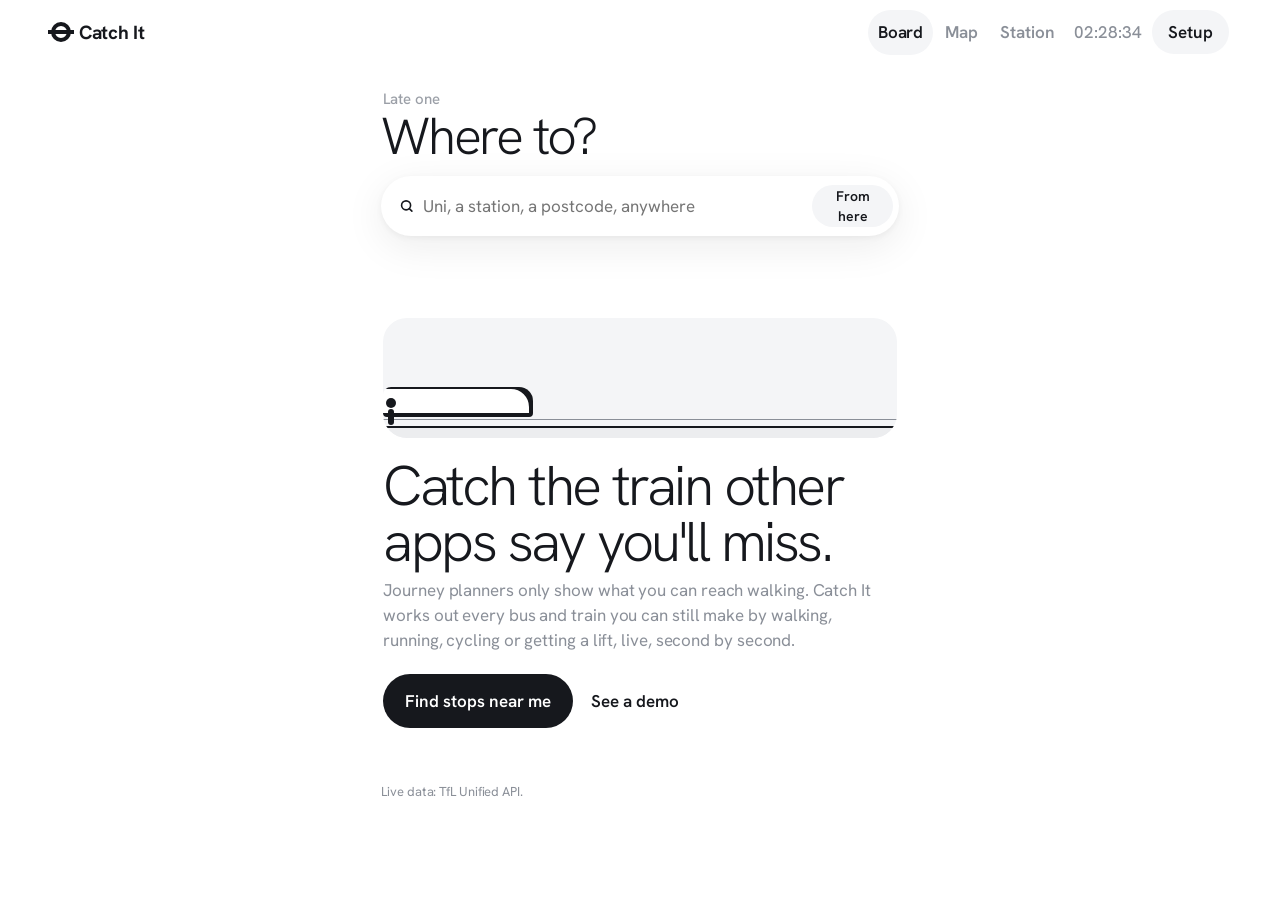
==== catch-it/index.html @ 1692d8ab "Catch It: missed-it plan (next catchable, real headway, warm place to wait, re-plan) and compass arr" ====
<!DOCTYPE html>
<html lang="en">
<head>
<meta charset="utf-8">
<meta name="viewport" content="width=device-width,initial-scale=1">
<meta name="theme-color" content="#FFFFFF">
<title>Catch It</title>
<link rel="icon" href="data:image/svg+xml,%3Csvg xmlns='http://www.w3.org/2000/svg' viewBox='0 0 32 32'%3E%3Ccircle cx='16' cy='16' r='11' fill='none' stroke='%236950a1' stroke-width='6'/%3E%3Crect x='1' y='13' width='30' height='6' fill='%23c8102e'/%3E%3C/svg%3E">
<link rel="preconnect" href="https://fonts.googleapis.com">
<link rel="preconnect" href="https://fonts.gstatic.com" crossorigin>
<link href="https://fonts.googleapis.com/css2?family=Overpass:wght@400;600;800&display=swap" rel="stylesheet">
<style>
/* VOICE: calm station signage, loud only when you must move
   IDEA: a race track per departure: the train slides toward you
   PICTURE: the live Race Strip board, nothing above it but the call
   COLOUR+TYPE: ink on white, official line colours, Overpass tabular numerals
   LAYOUT: top bar, one big recommendation, the board, drawers for detail and setup */
:root{color-scheme:light dark;--bg:light-dark(#ffffff,#0f1122);--panel:light-dark(#f3f4f8,#181b33);--ink:light-dark(#14162b,#eef0fb);--muted:light-dark(#5d6275,#a3a8c3);--line:light-dark(#dfe2ec,#2a2e4d);--go:light-dark(#0c7a52,#3dd39a);--risk:light-dark(#a05d00,#f2b33d);--no:light-dark(#8a8f9e,#6d728c);--bad:light-dark(#c8102e,#ff6b7d);--hero:#14162b;--heroInk:#ffffff}
:root[data-theme=light]{color-scheme:light}:root[data-theme=dark]{color-scheme:dark}
*{box-sizing:border-box;min-width:0}
body{margin:0;background:var(--bg);color:var(--ink);font:16px/1.5 Overpass,system-ui,sans-serif;overflow-x:clip;font-variant-numeric:tabular-nums}
button,input,select{font:inherit;color:inherit}
button{cursor:pointer;min-height:44px;border-radius:10px;border:1px solid var(--line);background:var(--bg);padding:0 14px;font-weight:600}
button:focus-visible,input:focus-visible,select:focus-visible{outline:3px solid #6950a1;outline-offset:2px}
input,select{min-height:44px;border-radius:10px;border:1px solid var(--line);background:var(--bg);padding:0 12px;font-size:16px;width:100%}
.top{display:flex;align-items:center;gap:10px;padding:10px max(4vw,14px);border-bottom:1px solid var(--line);position:sticky;top:0;background:var(--bg);z-index:5}
.logo{font-weight:800;font-size:20px;letter-spacing:-.01em;display:flex;align-items:center;gap:8px}
.logo i{display:inline-block;width:22px;height:22px;border-radius:50%;border:5px solid #6950a1;position:relative}
.logo i::after{content:"";position:absolute;left:-7px;right:-7px;top:3px;height:6px;background:#c8102e}
.clock{font-weight:600;color:var(--muted)}
.nav{display:flex;gap:2px;margin-left:auto}.nav a{padding:10px 10px;border-radius:10px;color:var(--ink);text-decoration:none;font-weight:600}.nav a[aria-current]{background:var(--panel)}
@media(max-width:600px){.lt,.clock{display:none}.nav a{padding:8px 6px;font-size:15px}.top button{padding:0 10px}}
.dot{width:9px;height:9px;border-radius:50%;background:var(--no)}.dot.live{background:var(--go)}.dot.err{background:var(--bad)}
.toggle[aria-pressed=true]{background:var(--ink);color:var(--bg);border-color:var(--ink)}
.wrap{max-width:980px;margin:0 auto;padding:16px max(4vw,14px) 60px}
.hero{background:var(--hero);color:var(--heroInk);border-radius:18px;padding:20px;display:grid;grid-template-columns:auto minmax(0,1fr);gap:20px;align-items:center}
.ring{width:118px;height:118px;position:relative}.ring svg{width:100%;height:100%;transform:rotate(-90deg)}
.ring b{position:absolute;inset:0;display:grid;place-items:center;font-size:26px;font-weight:800;line-height:1}
.ring small{display:block;font-size:12px;font-weight:600;opacity:.75;text-align:center;margin-top:4px}
.hero h1{margin:0;font-size:clamp(22px,3.4vw,32px);line-height:1.1;text-wrap:balance}
.hero p{margin:6px 0 12px;opacity:.85}
.hero .acts{display:flex;gap:8px;flex-wrap:wrap}
.hero button{background:transparent;color:#fff;border-color:rgba(255,255,255,.35)}
.hero button.main{background:#fff;color:var(--hero);border-color:#fff}
.hero.calm{background:var(--panel);color:var(--ink)}.hero.calm button{color:var(--ink);border-color:var(--line)}
.where{position:relative;overflow:hidden;border-radius:26px;padding:20px 18px 18px;margin-bottom:14px;color:#fff;background:radial-gradient(120% 90% at 100% 0%,#c8102e 0%,transparent 55%),radial-gradient(90% 90% at 0% 100%,#0098d4 0%,transparent 60%),linear-gradient(135deg,#2a1d5e,#6950a1)}
.where::after{content:"";position:absolute;left:-40%;right:-40%;bottom:18px;height:3px;background:repeating-linear-gradient(90deg,rgba(255,255,255,.35) 0 22px,transparent 22px 34px);animation:rails 2.4s linear infinite;pointer-events:none}
@keyframes rails{to{transform:translateX(34px)}}
@media(prefers-reduced-motion:reduce){.where::after{animation:none}}
.where .hi{margin:0;font-weight:700;opacity:.85}
.where h1{margin:2px 0 12px;font-size:clamp(34px,9vw,52px);line-height:1;letter-spacing:-.03em}
.sbox{display:flex;align-items:center;gap:8px;background:#fff;color:#14162b;border-radius:16px;padding:4px 6px 4px 14px;box-shadow:0 10px 30px rgba(10,8,40,.35)}
.sbox input{border:0;background:transparent;min-height:50px;font-size:17px;padding:0;color:#14162b}.sbox input:focus{outline:none}
.sbox button{border:0;background:#f0eef7;color:#6950a1;min-height:42px;border-radius:12px;padding:0 12px}
.wchips{display:flex;gap:6px;overflow-x:auto;margin-top:10px;padding-bottom:6px}
.wchips button{flex:0 0 auto;background:rgba(255,255,255,.16);color:#fff;border-color:rgba(255,255,255,.28);min-height:38px;border-radius:99px;font-size:14px}
.sugg{background:#fff;color:#14162b;border-radius:14px;margin-top:6px;overflow:hidden}.sugg button{display:block;width:100%;text-align:left;border:0;border-radius:0;border-bottom:1px solid #eceef4;background:#fff;color:#14162b;font-weight:600}.sugg small{color:#5d6275;font-weight:400}
.plan{margin-top:12px;background:var(--bg);color:var(--ink);border-radius:18px;padding:14px}
.plan h3{margin:0 0 2px;font-size:18px}
.rr{display:grid;grid-template-columns:62px minmax(0,1fr) 58px;gap:8px;align-items:center;margin:8px 0}
.rr .rb{height:30px;border-radius:9px;background:var(--panel);position:relative;overflow:hidden}.rr .rb i{position:absolute;left:0;top:0;bottom:0;border-radius:9px;display:flex;align-items:center;padding:0 8px;color:#fff;font-size:12px;font-weight:800;white-space:nowrap;min-width:max-content;animation:grow .9s cubic-bezier(.2,.8,.2,1) both}
@keyframes grow{from{width:0!important}}
.rr b{text-align:right;font-size:17px}.rr .md{display:flex;align-items:center;gap:4px;font-weight:700;font-size:14px}.rr .md svg{width:18px;height:18px}
.rr.best .rb{outline:2px solid var(--go);outline-offset:2px}
.legs{display:flex;height:10px;border-radius:5px;overflow:hidden;gap:2px;margin:8px 0}.legs span{display:block;height:100%}
.opt{border-top:1px solid var(--line);padding:10px 0 2px}
.opt .row3{display:flex;justify-content:space-between;gap:8px;align-items:center;flex-wrap:wrap}
.opt .go{background:#6950a1;color:#fff;border-color:#6950a1;min-height:44px}
.coach{margin-top:12px;border-radius:22px;padding:16px;color:#fff;background:#14162b;transition:background .4s}
.coach.ok{background:#0c5e40}.coach.tight{background:#7a5410}.coach.behind{background:#8f1d2c}.coach.gone{background:#3b3f5c}
.coach .say{font-size:clamp(26px,7vw,36px);font-weight:800;line-height:1.05;margin:4px 0 10px;letter-spacing:-.01em}
.coach .nums{display:grid;grid-template-columns:repeat(4,1fr);gap:6px;margin:8px 0 12px}
.coach .nums div{background:rgba(255,255,255,.12);border-radius:12px;padding:6px 8px}.coach .nums b{display:block;font-size:20px}.coach .nums small{font-size:11px;opacity:.8;font-weight:600}
.coach .acts{display:grid;grid-template-columns:1fr 1fr 1fr;gap:6px}.coach button{background:transparent;color:#fff;border-color:rgba(255,255,255,.4)}.coach button.main{background:#fff;color:#14162b;grid-column:1/-1;min-height:50px}
.coach .meter{height:10px;border-radius:5px;background:rgba(255,255,255,.18);overflow:hidden}.coach .meter i{display:block;height:100%;background:#fff;transition:width .6s}
.money{margin-top:26px;border:1px solid var(--line);border-radius:18px;padding:14px}
.money h2{margin:0;font-size:20px}.money .tot{font-size:30px;font-weight:800;color:var(--go)}
.jr{border-top:1px solid var(--line);padding:10px 0;display:grid;gap:6px}
.jr .qs{display:flex;gap:6px;flex-wrap:wrap}.jr .qs button{min-height:36px;padding:0 10px;font-size:14px}.jr .qs button[aria-pressed=true]{background:var(--ink);color:var(--bg)}
.jr .owed{font-weight:800}.jr input{width:90px;min-height:36px}
.carbox{display:flex;gap:3px;margin:8px 0}.carbox span{flex:1;height:30px;border-radius:6px;background:var(--panel);display:grid;place-items:center;font-size:12px;font-weight:800}.carbox span.hit{background:var(--go);color:#fff}
.trip{margin-top:12px;border:2px dashed #6950a1;border-radius:14px;padding:12px 14px;display:flex;gap:10px;align-items:center;flex-wrap:wrap}
.trip b{font-size:22px}
.legend{display:flex;gap:14px;flex-wrap:wrap;color:var(--muted);font-size:13px;margin:18px 2px 6px}
.legend span{display:inline-flex;gap:6px;align-items:center}.legend i{width:10px;height:10px;border-radius:50%;display:inline-block}
.row{border-bottom:1px solid var(--line);padding:12px 2px;display:grid;grid-template-columns:64px minmax(0,1fr) 84px;gap:6px 12px;align-items:center;cursor:pointer}
.row:hover{background:var(--panel)}
.row.gone{opacity:.45}
.badge{grid-row:span 3;height:40px;border-radius:8px;color:#fff;font-weight:800;display:grid;place-items:center;font-size:15px;padding:0 4px;text-align:center;line-height:1}
.dest{font-weight:600;white-space:nowrap;overflow:hidden;text-overflow:ellipsis}
.dest small{color:var(--muted);font-weight:400;margin-left:6px}
.when{text-align:right;font-weight:800;font-size:22px;line-height:1.1}
.when small{display:block;font-size:12px;color:var(--muted);font-weight:600}
.track{position:relative;height:44px;border-radius:12px;background:var(--panel);overflow:hidden}
.track .tick{position:absolute;bottom:2px;font-size:10px;color:var(--muted);transform:translateX(-50%);font-weight:600}
.track .tick::before{content:"";position:absolute;left:50%;bottom:13px;width:1px;height:28px;background:var(--line)}
.track .fill{position:absolute;left:0;top:0;bottom:0;background:light-dark(#e6e1f4,#272246)}
.track .now{position:absolute;left:0;top:0;bottom:0;width:3px;background:var(--ink)}
.mk{position:absolute;transform:translate(-50%,-50%);will-change:left}
.veh{top:13px;padding:0 5px;min-width:32px;height:18px;border-radius:5px;color:#fff;font-size:10px;font-weight:800;display:grid;place-items:center;box-shadow:0 1px 3px rgba(0,0,0,.25);z-index:2}
.you{top:30px;height:18px;padding:0 6px;border-radius:9px;border:2px solid var(--bg);font-size:10px;font-weight:800;color:#fff;display:grid;place-items:center}
.verdict{grid-column:2/4;font-size:15px;display:flex;gap:4px 10px;flex-wrap:wrap;align-items:baseline}
.verdict .others{font-size:13px;color:var(--muted)}
.row .track{grid-column:2/4}
.late summary{cursor:pointer;font-weight:600;padding:14px 2px;color:var(--muted)}
.cta{background:#6950a1;color:#fff;border-color:#6950a1}
.chips{grid-column:2;display:flex;gap:6px;flex-wrap:wrap;font-size:13px;font-weight:600}
.chip{padding:1px 8px;border-radius:99px;border:1.5px solid currentColor;white-space:nowrap}
.g{color:var(--go)}.a{color:var(--risk)}.n{color:var(--no)}.x{color:var(--bad)}
.empty{text-align:center;padding:40px 16px;color:var(--muted)}
.empty h2{color:var(--ink);margin:0 0 6px}
.note{font-size:13px;color:var(--muted)}
.drawer{position:fixed;inset:0;background:rgba(10,12,30,.45);display:none;z-index:20}
.drawer.open{display:block}
.sheet{position:absolute;right:0;top:0;bottom:0;width:min(520px,100%);background:var(--bg);overflow:auto;padding:18px 18px 40px;box-shadow:-8px 0 30px rgba(0,0,0,.2)}
.sheet h2{margin:0 0 4px;font-size:24px;line-height:1.15}
.sheet h3{margin:20px 0 8px;font-size:16px}
.close{float:right}
.field{display:grid;gap:4px;margin:10px 0}.field label{font-size:13px;color:var(--muted);font-weight:600}
.grid2{display:grid;grid-template-columns:1fr 1fr;gap:10px}
.place{border:1px solid var(--line);border-radius:12px;padding:12px;margin:10px 0}
.place header{display:flex;justify-content:space-between;align-items:center;gap:8px;font-weight:800}
.modes{display:flex;gap:6px;flex-wrap:wrap;margin-top:6px}
.modes label{display:flex;gap:6px;align-items:center;border:1px solid var(--line);border-radius:99px;padding:6px 12px;font-size:14px}
.modes input{width:auto;min-height:0}
.res{display:grid;gap:6px;margin-top:8px}
.res button{text-align:left;font-weight:400;height:auto;padding:8px 12px}
.res button b{display:block}
.nearlist{display:grid;gap:6px}
.nearitem{display:grid;grid-template-columns:auto minmax(0,1fr) auto;gap:10px;align-items:center;border:1px solid var(--line);border-radius:12px;padding:10px 12px;cursor:pointer}
.nearitem input{width:22px;height:22px;min-height:0;accent-color:#6950a1}
.nearitem .note{display:block}
.wm{font-weight:800;white-space:nowrap}
.stepper{display:flex;align-items:center;gap:10px;margin:8px 0}.stepper span{flex:1;color:var(--muted);font-size:14px;font-weight:600}.stepper button{width:44px;padding:0;font-size:20px}.stepper b{min-width:64px;text-align:center}
details summary{cursor:pointer;font-weight:600;margin:10px 0}
.stops{list-style:none;margin:0;padding:0;position:relative}
.stops li{padding:8px 0 8px 28px;border-left:3px solid var(--line);margin-left:10px;position:relative;display:flex;justify-content:space-between;gap:10px}
.stops li::before{content:"";position:absolute;left:-8px;top:13px;width:13px;height:13px;border-radius:50%;background:var(--bg);border:3px solid var(--muted)}
.busnow{position:absolute;left:1px;width:22px;height:22px;border-radius:6px;color:#fff;font-size:10px;font-weight:800;display:grid;place-items:center;transition:top .9s linear}
.err{color:var(--bad);font-size:14px;margin-top:8px}
.coaches{display:flex;gap:3px;margin:8px 0}.coaches span{flex:1;height:26px;border-radius:5px;background:var(--panel);position:relative;overflow:hidden;font-size:11px;display:grid;place-items:center;font-weight:600}
.coaches span i{position:absolute;left:0;bottom:0;right:0;background:var(--risk);opacity:.35}
/* the call: one decision, a live race to the platform */
.call{background:var(--hero);color:#fff;border-radius:22px;padding:18px 18px 16px;position:relative;overflow:hidden}
.call.calm{background:var(--panel);color:var(--ink)}
.call .top2{display:flex;gap:8px;align-items:center;font-size:14px;font-weight:600;opacity:.9;flex-wrap:wrap}
.pill{display:inline-grid;place-items:center;min-width:38px;height:26px;padding:0 7px;border-radius:7px;color:#fff;font-weight:800;font-size:13px}
.big{margin:12px 0 2px;display:flex;align-items:baseline;gap:10px;flex-wrap:wrap}
.big .verb{font-size:20px;font-weight:800;padding:2px 10px;border-radius:99px;background:rgba(255,255,255,.14)}
.call.calm .big .verb{background:var(--bg)}
.big b{font-size:clamp(52px,14vw,76px);line-height:.95;font-weight:800;letter-spacing:-.03em}
.big span.l{font-size:18px;font-weight:600;opacity:.8}
.race{margin:14px 0 8px;display:grid;gap:6px}
.lane{position:relative;height:34px;border-radius:17px;background:rgba(255,255,255,.1)}
.call.calm .lane{background:var(--bg)}
.lane .goal{position:absolute;right:8px;top:50%;transform:translateY(-50%);font-size:11px;font-weight:800;letter-spacing:.06em;opacity:.7}
.lane .rv{position:absolute;top:3px;height:28px;min-width:28px;padding:0 9px;border-radius:14px;display:grid;place-items:center;font-size:12px;font-weight:800;color:#fff;transform:translateX(-50%);white-space:nowrap;box-shadow:0 2px 8px rgba(0,0,0,.3);will-change:left;transition:background .3s}
.lane .flag{position:absolute;right:0;top:-3px;bottom:-3px;width:4px;border-radius:2px;background:#fff}
.call.calm .lane .flag{background:var(--ink)}
.raceTxt{font-size:13px;opacity:.85;margin:2px 2px 0}
.odds{display:flex;align-items:center;gap:10px;font-weight:700;margin:10px 0 12px}
.odds .bar{flex:1;height:8px;border-radius:4px;background:rgba(255,255,255,.18);overflow:hidden}.odds .bar i{display:block;height:100%;border-radius:4px}
.call .acts{display:grid;grid-template-columns:1fr 1fr;gap:8px}.call .acts .main{grid-column:1/-1}
.call button{background:transparent;color:inherit;border-color:rgba(255,255,255,.35)}
.call button.main{background:#fff;color:#14162b;border-color:#fff;flex:1;min-height:50px;font-size:17px}
.call.calm button{border-color:var(--line)}.call.calm button.main{background:var(--ink);color:var(--bg);border-color:var(--ink)}
.alts{display:flex;gap:8px;overflow-x:auto;margin:12px -2px 0;padding:2px 2px 6px;scroll-snap-type:x mandatory}
.call .alt{background:rgba(255,255,255,.08);border-color:rgba(255,255,255,.2)}.call.calm .alt{background:var(--bg);border-color:var(--line)}.call:not(.calm) .alt .g{color:#5fe0ae}.call:not(.calm) .alt .a{color:#f3c15a}
.alt{flex:0 0 auto;scroll-snap-align:start;border:1px solid var(--line);border-radius:14px;padding:8px 12px;background:var(--bg);text-align:left;min-height:0;display:grid;gap:2px;min-width:150px}
.alt b{font-size:20px}.alt small{font-weight:600;font-size:13px}
.lbl{font-size:12px;font-weight:800;letter-spacing:.08em;text-transform:uppercase;color:var(--muted);margin:18px 2px 6px}
.modes{display:grid;grid-template-columns:repeat(4,1fr);gap:6px}
.modes button{display:grid;place-items:center;gap:0;min-height:58px;padding:4px;border-radius:14px;font-size:14px;line-height:1.1}
.modes button svg{width:22px;height:22px}
.modes button[aria-pressed=true]{background:var(--ink);color:var(--bg);border-color:var(--ink)}
.modes button[aria-pressed=false]{opacity:.55}
.how summary{cursor:pointer;color:var(--muted);font-size:13px;font-weight:600;margin:6px 2px}
.welcome{text-align:center;padding:26px 8px 10px}
.welcome h1{font-size:clamp(30px,8vw,44px);line-height:1.05;letter-spacing:-.02em;margin:10px 0 8px;text-wrap:balance}
.welcome p{color:var(--muted);max-width:30em;margin:0 auto 18px}
.welcome .cta{min-height:54px;font-size:17px;padding:0 22px;border-radius:14px}
.scene{height:120px;position:relative;border-radius:20px;background:linear-gradient(#cfe0f6,#f3f4f8);overflow:hidden;max-width:520px;margin:0 auto}
.scene .plat{position:absolute;left:0;right:0;bottom:0;height:12px;background:#b9bccb;border-top:4px solid #e8c84a;z-index:1}
.scene .rail{position:absolute;left:0;right:0;bottom:18px;height:3px;background:#5d6275}
.scene .tr{position:absolute;bottom:21px;width:150px;height:30px;border-radius:8px 14px 4px 4px;background:#f1f2f5;border-bottom:6px solid #6950a1;box-shadow:inset -8px 6px 0 -4px #1d2533;animation:arrive 6s ease-out infinite}
.scene .run{position:absolute;bottom:10px;width:16px;height:30px;z-index:2;animation:dash 6s ease-out infinite}
.scene .run::before{content:"";position:absolute;left:3px;top:0;width:10px;height:10px;border-radius:50%;background:#e0571f}
.scene .run::after{content:"";position:absolute;left:5px;top:11px;width:6px;height:16px;border-radius:3px;background:#e0571f}
.scene .ok{position:absolute;right:16px;top:12px;font-weight:800;color:#0c7a52;opacity:0;animation:ok 6s infinite}
@keyframes arrive{0%{left:-160px}60%,100%{left:calc(100% - 175px)}}
@keyframes dash{0%{left:4%}55%,100%{left:calc(100% - 205px)}}
@keyframes ok{0%,58%{opacity:0}66%,92%{opacity:1}100%{opacity:0}}
@media(prefers-reduced-motion:reduce){.scene .tr,.scene .run,.scene .ok{animation:none}.scene .tr{left:calc(100% - 175px)}.scene .run{left:calc(100% - 205px)}.scene .ok{opacity:1}}
#liftBtn{display:none}
.row{grid-template-columns:58px minmax(0,1fr) 84px}
.track{height:36px}
@media(max-width:600px){.hero{grid-template-columns:1fr;text-align:center}.ring{margin:0 auto}.hero .acts{justify-content:center}.row{grid-template-columns:52px minmax(0,1fr) 70px}.when{font-size:17px}.grid2{grid-template-columns:1fr}}
@media(max-width:600px){.track .tick:first-of-type{display:none}}
@media(prefers-reduced-motion:reduce){.busnow{transition:none}}
</style>
<link href="https://fonts.googleapis.com/css2?family=Hanken+Grotesk:wght@200;300;400;500;600;700&display=swap" rel="stylesheet">
<link rel="stylesheet" href="ui.css?v=1795556114">
</head>
<body class="tabs">
<div class="top">
  <div class="logo"><i></i><span class="lt">Catch It</span></div>
  <span class="dot" id="dot" title="Live status"></span>
  <nav class="nav"><a href="./" aria-current="page">Board</a><a href="map.html">Map</a><a href="station.html">Station</a></nav>
  <span class="clock" id="clock">--:--:--</span>
  <button class="toggle" id="liftBtn" aria-pressed="false" title="A lift is available">Lift</button>
  <button id="setBtn">Setup</button>
</div>
<main class="wrap">
  <section class="where" id="where">
    <p class="hi" id="hi">Hello</p>
    <h1>Where to?</h1>
    <div class="sbox"><svg width="20" height="20" viewBox="0 0 24 24" fill="none" stroke="#6950a1" stroke-width="2.5" stroke-linecap="round" aria-hidden="true"><circle cx="11" cy="11" r="7"/><path d="M20 20l-4-4"/></svg><input id="wq" type="search" placeholder="Uni, a station, a postcode, anywhere" autocomplete="off" aria-label="Where to?"><button id="wMe" title="Start from where I am now">From here</button></div>
    <div id="wSugg"></div>
    <div class="wchips" id="wChips"></div>
    <div id="wRes"></div>
  </section>
  <p class="sum" id="sum"></p>
  <div class="strip" id="strip" aria-hidden="true"></div>
  <section id="hero" class="call calm" aria-live="polite"></section>
  <div class="zone" id="zone" hidden><div id="zmap" role="img" aria-label="Catch zone map: how far from the station you could be and still make this departure"></div><p class="zcap" id="zcap"></p><p class="mcred">Map © OpenFreeMap, © OpenStreetMap contributors</p></div>
  <div id="tripBox"></div>
  <div id="modesBox"><p class="lbl">How you can get there today</p><div class="modes" id="modes"></div></div>
  <p class="lbl" id="boardLbl">Everything you can catch</p>
  <div class="legend" id="legend"></div>
  <section id="board" aria-live="polite"></section>
  <section class="story" id="story" hidden></section>
  <section class="money" id="money" hidden></section>
  <p class="note" id="foot"></p>
</main>

<div class="drawer" id="detail"><div class="sheet" id="detailSheet"></div></div>
<div class="drawer" id="setup"><div class="sheet" id="setupSheet"></div></div>

<script>
{
const TFL = 'https://api.tfl.gov.uk';
const RDM = 'https://api1.raildata.org.uk/';
const RDM_PATHS = ['1010-live-departure-board-dep1_2','1010-live-departure-board-dep','1010-live-departure-board-dep1_1'];
const MODES = [
  {k:'walk', label:'Walk', short:'W', col:'#2f6fde'},
  {k:'run', label:'Run', short:'R', col:'#e0571f'},
  {k:'bike', label:'Bike', short:'B', col:'#0f9d8a'},
  {k:'lift', label:'Lift', short:'L', col:'#8a3fc7'}
];
const LINE_COL = {elizabeth:'#6950a1','elizabeth-line':'#6950a1',bus:'#c8102e',central:'#dc241f',jubilee:'#7b868c',district:'#00782a',hammersmith:'#f589a6',circle:'#d4a900',metropolitan:'#9b0058',northern:'#1c1c1c',piccadilly:'#0019a8',victoria:'#0098d4',bakerloo:'#b36305','waterloo-city':'#4bb5a7',dlr:'#00a4a7',overground:'#ee7c0e',tram:'#5fb526',LE:'#d70428',XR:'#6950a1'};
const DEFAULT = {places:[], f:{run:0.55, bike:0.4, drive:0.3}, liftPickup:5, liftOn:false, buffer:30, window:40, darwinKey:'', darwinPath:'', want:0.8};
const $ = s => document.querySelector(s);
const esc = v => String(v ?? '').replace(/[&<>"']/g, c => ({'&':'&amp;','<':'&lt;','>':'&gt;','"':'&quot;',"'":'&#39;'}[c]));
const load = () => { try { return Object.assign(structuredClone(DEFAULT), JSON.parse(localStorage.getItem('catchit.v1') || '{}')); } catch (e) { return structuredClone(DEFAULT); } };
const save = () => { try { localStorage.setItem('catchit.v1', JSON.stringify(cfg)); } catch (e) {} };
let cfg = load();
let deps = [];            // merged departures
const kf = {};            // Kalman state per departure key
const shown = {};         // eased display time per key
let wx = {rain:0, temp:null, wind:null};
let demo = false, lastOk = 0, lastErr = '';
let trip = null;          // {placeId, mode, start}
let remind = null;

/* ---------- maths ---------- */
const erf = x => { const s = Math.sign(x); x = Math.abs(x); const t = 1 / (1 + 0.3275911 * x); const y = 1 - (((((1.061405429 * t - 1.453152027) * t) + 1.421413741) * t - 0.284496736) * t + 0.254829592) * t * Math.exp(-x * x); return s * y; };
const Phi = z => 0.5 * (1 + erf(z / Math.SQRT2));
function modeSecs(p, m) {
  const L = p.learned || {}, W = +p.walk || 0, F = cfg.f;
  let mins;
  if (m === 'walk') mins = L.walk ?? W;
  else if (m === 'run') mins = L.run ?? W * F.run;
  else if (m === 'bike') mins = L.bike ?? W * F.bike;
  else mins = cfg.liftPickup + (L.lift ?? W * F.drive);
  const wet = (m !== 'lift' && wx.rain > 0.2) ? 1.08 : 1;
  return (mins * wet + (+p.platform || 0)) * 60;
}
function modeSigma(p, m, T) { return 0.12 * T + 20 + (m === 'lift' ? cfg.liftPickup * 15 : 0); }
function modesFor(p) { return MODES.filter(m => p.modes?.[m.k] !== false && (m.k === 'lift' ? cfg.liftOn : cfg.today?.[m.k] !== false)); }
function chance(d, p, m, now) {
  if (d.cancelled) return 0;
  const T = modeSecs(p, m), sm = modeSigma(p, m, T);
  const z = ((d.t - now) / 1000 - T - cfg.buffer) / Math.sqrt(d.sigma ** 2 + sm ** 2);
  return Phi(z);
}
function leaveIn(d, p, m, now) {           // seconds until you must leave for cfg.want chance
  const T = modeSecs(p, m), sm = modeSigma(p, m, T);
  const zq = 0.8416; // z for 80%
  return (d.t - now) / 1000 - T - cfg.buffer - zq * Math.sqrt(d.sigma ** 2 + sm ** 2);
}
function kalman(key, z, sigma) {           // 1D Kalman filter on the predicted departure time (ms)
  const R = (sigma * 1000) ** 2, Q = (10000) ** 2;
  const s = kf[key];
  if (!s || Math.abs(z - s.t) > 180000) { kf[key] = {t: z, P: R}; return z; }
  s.P += Q; const K = s.P / (s.P + R); s.t += K * (z - s.t); s.P *= (1 - K); return s.t;
}
const cls = pr => pr >= 0.8 ? 'g' : pr >= 0.4 ? 'a' : 'n';
const mmss = s => { const neg = s < 0; s = Math.abs(Math.round(s)); const m = Math.floor(s / 60), r = s % 60; return (neg ? '-' : '') + m + ':' + String(r).padStart(2, '0'); };
const hhmm = t => new Date(t).toLocaleTimeString('en-GB', {hour:'2-digit', minute:'2-digit'});
function nrTime(hm, now) {
  const [h, m] = hm.split(':').map(Number); const d = new Date(now); d.setHours(h, m, 0, 0);
  let t = d.getTime(); if (t < now - 12 * 3600e3) t += 864e5; if (t > now + 12 * 3600e3) t -= 864e5; return t;
}

/* ---------- feeds ---------- */
async function getJSON(url, opt) { const r = await fetch(url, opt); if (!r.ok) throw new Error(r.status + ' ' + url.split('?')[0].slice(0, 60)); return r.json(); }
function keep(p, d) {
  if (!p.only) return true;
  const toks = p.only.toLowerCase().split(',').map(s => s.trim()).filter(Boolean);
  const hay = (d.line + ' ' + d.dest + ' ' + (d.platform || '')).toLowerCase();
  return toks.some(t => hay.includes(t));
}
async function fromTfl(p, now) {
  const a = await getJSON(TFL + '/StopPoint/' + encodeURIComponent(p.tflId) + '/Arrivals');
  return a.map(x => ({
    key: 'tfl|' + p.id + '|' + x.lineId + '|' + x.vehicleId,
    src: 'TfL', mode: x.modeName, line: x.lineName, lineId: x.lineId,
    colour: LINE_COL[x.lineId] || LINE_COL[x.modeName] || '#3b3f5c',
    dest: (x.destinationName || x.towards || '').replace(/ (Rail|Underground|DLR) Station$/, ''),
    platform: x.modeName === 'bus' ? (x.platformName && x.platformName !== 'null' ? 'Stop ' + x.platformName : '') : x.platformName,
    raw: Date.parse(x.expectedArrival), sigma: x.modeName === 'bus' ? 60 : 45,
    vehicleId: x.vehicleId, placeId: p.id
  }));
}
async function fromDarwin(p, now) {
  if (!cfg.darwinKey || !p.crs) return [];
  const paths = cfg.darwinPath ? [cfg.darwinPath] : RDM_PATHS;
  let data = null, lastE = null;
  for (const path of paths) {
    try { data = await getJSON(RDM + path + '/LDBWS/api/20220120/GetDepBoardWithDetails/' + encodeURIComponent(p.crs.toUpperCase()) + '?numRows=20', {headers: {'x-apikey': cfg.darwinKey}}); cfg.darwinPath = path; save(); break; }
    catch (e) { lastE = e; }
  }
  if (!data) throw lastE || new Error('Darwin');
  return (data.trainServices || []).filter(s => !(p.tflId && s.operatorCode === 'XR')).map(s => {
    const std = nrTime(s.std, now); const etd = s.etd || '';
    const cancelled = s.isCancelled || /cancel/i.test(etd);
    const t = /^\d\d:\d\d$/.test(etd) ? nrTime(etd, now) : std;
    const calls = (s.subsequentCallingPoints?.[0]?.callingPoint || []).map(c => ({name: c.locationName, t: c.st, et: c.et}));
    const hk = p.id + '|' + s.std + '|' + (s.destination?.[0]?.locationName || '');
    if (s.platform) platLog(hk, s.platform);
    const guess = !s.platform ? platGuess(hk) : null;
    return {
      key: 'nr|' + p.id + '|' + s.serviceID, src: 'National Rail', mode: 'rail', line: s.operator || 'Rail', lineId: s.operatorCode,
      colour: LINE_COL[s.operatorCode] || '#3b3f5c', dest: s.destination?.[0]?.locationName || '', platform: s.platform ? 'Platform ' + s.platform : guess ? `Platform tbc, usually ${guess.p} (${guess.n} of ${guess.of})` : 'Platform tbc',
      raw: t, sigma: /delay/i.test(etd) ? 300 : 60, cancelled, status: etd, coaches: +s.length || 0, calls, placeId: p.id, std: s.std
    };
  });
}
/* platform history: which platform each regular service used, counted once per day */
let plat = {}; try { plat = JSON.parse(localStorage.getItem('catchit.plat') || '{}'); } catch (e) {}
function platLog(k, pf) {
  const day = new Date().toISOString().slice(0, 10), h = plat[k] = plat[k] || {days: {}};
  if (h.days[day] === pf) return; h.days[day] = pf;
  const ds = Object.keys(h.days).sort(); while (ds.length > 30) delete h.days[ds.shift()];
  try { localStorage.setItem('catchit.plat', JSON.stringify(plat)); } catch (e) {}
}
function platGuess(k) {
  const h = plat[k]; if (!h) return null; const c = {}; const v = Object.values(h.days); v.forEach(p => c[p] = (c[p] || 0) + 1);
  const top = Object.entries(c).sort((a, b) => b[1] - a[1])[0]; return top && v.length >= 2 ? {p: top[0], n: top[1], of: v.length} : null;
}
/* Monte Carlo: chance a bus gets you to a train, sampling every uncertain part */
const gauss = () => { let u = 0, v = 0; while (!u) u = Math.random(); while (!v) v = Math.random(); return Math.sqrt(-2 * Math.log(u)) * Math.cos(2 * Math.PI * v); };
function connect(busAt, busSigma, walkSecs, train, runs = 4000) {
  let ok = 0;
  for (let i = 0; i < runs; i++) {
    const arrive = busAt + gauss() * busSigma * 1000 + (walkSecs * (1 + 0.12 * gauss())) * 1000 + cfg.buffer * 1000;
    const leave = train.t + gauss() * train.sigma * 1000;
    if (arrive <= leave) ok++;
  }
  return ok / runs;
}
async function refresh() {
  if (demo) { makeDemo(); return; }
  if (!cfg.places.length) { deps = []; render(); return; }
  const now = Date.now(); const out = []; const errs = [];
  await Promise.all(cfg.places.map(async p => {
    const jobs = [];
    if (p.tflId) jobs.push(fromTfl(p, now).catch(e => { errs.push(p.name + ': ' + e.message); return []; }));
    if (p.crs) jobs.push(fromDarwin(p, now).catch(e => { errs.push(p.name + ' (National Rail): ' + e.message); return []; }));
    const lists = await Promise.all(jobs);
    for (const l of lists) for (const d of l) if (keep(p, d)) out.push(d);
  }));
  const win = cfg.window * 60e3;
  deps = out.filter(d => d.raw > now - 60e3 && d.raw < now + win).map(d => { d.t = kalman(d.key, d.raw, d.sigma); return d; }).sort((a, b) => a.t - b.t).slice(0, 14);
  lastErr = errs.join(', '); if (out.length || !errs.length) lastOk = Date.now();
  render();
}
async function weather() {
  const p = cfg.places.find(q => q.lat); if (!p || demo) return;
  try {
    const w = await getJSON('https://api.open-meteo.com/v1/forecast?latitude=' + p.lat + '&longitude=' + p.lon + '&current=precipitation,temperature_2m,wind_speed_10m');
    wx = {rain: w.current.precipitation, temp: w.current.temperature_2m, wind: w.current.wind_speed_10m};
  } catch (e) {}
}

/* ---------- demo (clearly labelled) ---------- */
function makeDemo() {
  const now = Date.now();
  if (!cfg.places.some(p => p.id === 'demo1')) {
    demoPlaces = [{id:'demo1', name:'Demo station', walk:9, platform:2, lat:51.5748, lon:0.1832, modes:{walk:true,run:true,bike:true,lift:true}}, {id:'demo2', name:'Demo bus stop', walk:3, platform:0.5, lat:51.5741, lon:0.1801, modes:{walk:true,run:true,bike:false,lift:false}}];
  }
  if (!demoSeed.length) {
    const base = [[4,'Elizabeth','elizabeth','Heathrow Terminal 5','Platform 4',1],[11,'Elizabeth','elizabeth','Abbey Wood','Platform 4',1],[13,'Greater Anglia','LE','London Liverpool Street','Platform 2',1],[2,'103','bus','Rainham Station','Stop E',2],[7,'175','bus','Dagenham, Ford Works','Stop E',2],[16,'Elizabeth','elizabeth','Heathrow Terminal 5','Platform 4',1],[19,'103','bus','Rainham Station','Stop E',2],[24,'Greater Anglia','LE','London Liverpool Street','Platform 2',1]];
    demoSeed = base.map((b, i) => ({key:'demo|' + i, src:'Demo', mode: b[2] === 'bus' ? 'bus' : 'rail', line:b[1], lineId:b[2], colour: LINE_COL[b[2]], dest:b[3], platform:b[4], raw: now + b[0] * 60e3 + (i * 17e3), sigma: 50, placeId:'demo' + b[5], coaches: b[2] === 'LE' ? 8 : 9, vehicleId: b[2] === 'bus' ? 'DEMO' + i : ''}));
  }
  for (const d of demoSeed) d.raw += (Math.random() - 0.5) * 20e3;
  deps = demoSeed.filter(d => d.raw > now - 60e3).map(d => { d.t = kalman(d.key, d.raw, d.sigma); return d; }).sort((a, b) => a.t - b.t);
  lastOk = now; lastErr = ''; render();
}
let demoPlaces = [], demoSeed = [];
const placeOf = id => id === 'jp' ? jpPlace : cfg.places.find(p => p.id === id) || demoPlaces.find(p => p.id === id);
let jpPlace = null;

/* ---------- best option ---------- */
/* Inbox-style snooze: hide this departure from the call and show the next one (this session only) */
const snoozed = new Set((() => { try { return JSON.parse(sessionStorage.getItem('catchit.snooze') || '[]'); } catch (e) { return []; } })());
function snooze(k) { snoozed.add(k); try { sessionStorage.setItem('catchit.snooze', JSON.stringify([...snoozed])); } catch (e) {} heroDraw(Date.now()); drawSummary(Date.now()); }

/* Dark Sky-style: one plain sentence for the next hour, and a 60-minute strip where each departure is a mark */
const verbOf = k => ({run: 'run', bike: 'cycle', lift: 'get a lift', walk: 'walk'})[k];
function nextHour(now) { return deps.filter(d => !d.cancelled && d.t > now && d.t - now < 3600e3).map(d => { const p = placeOf(d.placeId); return {d, v: p ? verdict(d, p, now) : {cls: 'n'}}; }); }
function drawSummary(now) {
  const el = $('#sum'), st = $('#strip'); if (!el) return;
  if (!deps.length) { el.textContent = ''; st.innerHTML = ''; st.hidden = true; return; }
  const L = nextHour(now), ok = L.filter(x => x.v.cls === 'g' || x.v.cls === 'a'), b = best(now);
  el.innerHTML = ok.length && b ? `<b>Next hour:</b> ${ok.length} ${ok.length === 1 ? 'departure' : 'departures'} you can still catch. The best is the ${hhmm(b.d.t)} ${esc(shortName(b.d))}${b.m.k !== 'walk' ? ' if you ' + verbOf(b.m.k) : ''}.` : '<b>Next hour:</b> nothing you can still catch from here. Try Where to? for another way.';
  st.hidden = false;
  if (!st.dataset.built) { st.dataset.built = '1'; st.innerHTML = '<i class="sl"></i>' + [0, 15, 30, 45, 60].map(m => `<span class="sx" style="left:${m / 60 * 100}%">${m ? m + ' min' : 'now'}</span>`).join('') + '<div class="sm" id="sm"></div>'; }
  const sm = $('#sm'), have = new Set();
  L.forEach(x => { const id = 'tk-' + x.d.key.replace(/[^\w-]/g, '_'); have.add(id); let e = document.getElementById(id); if (!e) { e = document.createElement('span'); e.id = id; e.className = 'tk'; sm.appendChild(e); }
    const can = x.v.cls === 'g' || x.v.cls === 'a'; e.style.left = ((x.d.t - now) / 3600e3 * 100) + '%'; e.style.background = x.d.colour; e.classList.toggle('can', can); e.classList.toggle('best', !!b && b.d.key === x.d.key); e.title = `${hhmm(x.d.t)} ${shortName(x.d)}: ${x.v.txt || ''}`; });
  sm.querySelectorAll('.tk').forEach(e => { if (!have.has(e.id)) e.remove(); });
}

function best(now) {
  let pick = null, fallback = null;
  for (const d of deps) {
    const p = placeOf(d.placeId); if (!p || d.cancelled || snoozed.has(d.key)) continue;
    for (const m of modesFor(p)) {
      const pr = chance(d, p, m.k, now), li = leaveIn(d, p, m.k, now);
      if (pr >= cfg.want && li >= -5) { if (!pick || d.t < pick.d.t) pick = {d, p, m, pr, li}; break; }
      if (!fallback || pr > fallback.pr) fallback = {d, p, m, pr, li};
    }
  }
  return pick || fallback;
}

/* ---------- render ---------- */
const refs = {};
function render() {
  const now = Date.now();
  $('#legend').innerHTML = deps.length ? '<details class="how"><summary>How to read the bars</summary><p class="note" style="margin:0 2px">The left edge is now. The coloured box is the bus or train coming in. <b>You</b> marks when you would reach the stop if you left now. If You is left of the box, you make it.</p></details>' : '';
  const wel = !deps.length && !demo && !cfg.places.length; $('#hero').hidden = wel; $('#modesBox').hidden = wel; $('#boardLbl').hidden = !deps.length;
  drawModes();
  const board = $('#board');
  if (!deps.length) {
    board.innerHTML = cfg.places.length && !demo
      ? `<div class="empty"><h2>No departures in the next ${cfg.window} minutes</h2><p>${lastErr ? esc(lastErr) : 'Waiting for live data.'}</p></div>`
      : `<div class="welcome"><div class="scene" aria-hidden="true"><div class="rail"></div><div class="plat"></div><div class="tr"></div><div class="run"></div><div class="ok">MADE IT</div></div>
         <h1>Catch the train other apps say you'll miss.</h1>
         <p>Journey planners only show what you can reach walking. Catch It works out every bus and train you can still make by walking, running, cycling or getting a lift, live, second by second.</p>
         <p><button id="goSetup" class="cta">Find stops near me</button> <button id="goDemo">See a demo</button></p></div>`;
    $('#goSetup')?.addEventListener('click', openSetup);
    $('#goDemo')?.addEventListener('click', () => { demo = true; refresh(); });
  } else {
    const rowHtml = (d, i) => {
      const p = placeOf(d.placeId);
      return `<div class="row${d.cancelled ? ' gone' : ''}" data-i="${i}" role="button" tabindex="0">
        <div class="badge" style="background:${d.colour}">${esc(shortLine(d))}</div>
        <div class="dest">${esc(d.dest)}<small>${esc(d.platform || '')} · ${esc(p?.name || '')}</small></div>
        <div class="when" data-w="${i}">--<small></small></div>
        <div class="verdict" data-c="${i}"></div>
        <div class="track" data-t="${i}"><div class="fill"></div><div class="now"></div>${ticks()}<div class="mk you" data-m="walk">You</div><div class="mk veh" style="background:${d.colour}">${d.mode === 'bus' ? 'BUS' : 'TRAIN'}</div></div>
      </div>`;
    };
    const ok = [], late = [];
    deps.forEach((d, i) => { const p = placeOf(d.placeId), v = verdict(d, p, now); (v.cls === 'n' && !d.cancelled ? late : ok).push(rowHtml(d, i)); });
    board.innerHTML = ok.join('') + (late.length ? `<details class="late"><summary>Too late to catch (${late.length})</summary>${late.join('')}</details>` : '');
    board.querySelectorAll('.row').forEach(r => { const go = () => openDetail(deps[+r.dataset.i]); r.addEventListener('click', go); r.addEventListener('keydown', e => { if (e.key === 'Enter') go(); }); });
  }
  for (const k in refs) delete refs[k];
  deps.forEach((d, i) => { refs[i] = {w: board.querySelector(`[data-w="${i}"]`), t: board.querySelector(`[data-t="${i}"]`), c: board.querySelector(`[data-c="${i}"]`)}; });
  chips(now); heroDraw(now); foot(); drawSummary(now);
}
const scale = s => Math.max(0, Math.min(1, Math.sqrt(Math.max(0, s) / (cfg.window * 60)))) * 100; // square-root time: near minutes get more room
const ticks = () => [5, 10, 20, 30].filter(m => m < cfg.window).map(m => `<span class="tick" style="left:${scale(m * 60)}%">${m} min</span>`).join('');
const shortLine = d => d.mode === 'bus' ? d.line : d.lineId === 'LE' ? 'GA' : (d.lineId === 'elizabeth' || d.lineId === 'XR') ? 'ELIZ' : String(d.line).slice(0, 5).toUpperCase();
function verdict(d, p, now) {
  if (d.cancelled) return {cls: 'x', txt: 'Cancelled' + (d.status ? ' · ' + d.status : '')};
  let pick = null, top = null;
  for (const m of modesFor(p)) { const pr = chance(d, p, m.k, now), li = leaveIn(d, p, m.k, now); if (!top || pr > top.pr) top = {m, pr, li}; if (!pick && pr >= cfg.want) pick = {m, pr, li}; }
  if (pick) return {cls: 'g', m: pick.m, pr: pick.pr, txt: `✓ ${pick.m.label}${pick.li > 30 ? ', leave in ' + mmss(pick.li) : ', go now'}`};
  if (top && top.pr >= 0.4) return {cls: 'a', m: top.m, pr: top.pr, txt: `${top.m.label} now: ${Math.round(top.pr * 100)}% chance`};
  return {cls: 'n', m: top?.m, pr: top?.pr || 0, txt: 'Too late to catch'};
}
function chips(now) {
  deps.forEach((d, i) => {
    const r = refs[i]; if (!r?.c) return; const p = placeOf(d.placeId), v = verdict(d, p, now);
    const others = d.cancelled ? '' : modesFor(p).filter(m => m !== v.m).map(m => `${m.label} ${Math.round(chance(d, p, m.k, now) * 100)}%`).join(', ');
    r.c.innerHTML = `<b class="${v.cls}">${esc(v.txt)}</b>${others ? `<span class="others">${esc(others)}</span>` : ''}${d.status && !/on time|cancel/i.test(d.status) ? ` <span class="chip a">${esc(d.status)}</span>` : ''}`;
    const y = r.t?.querySelector('.you'); if (y && v.m) { y.dataset.m = v.m.k; y.style.background = v.m.col; y.textContent = 'You'; y.title = v.m.label; y.style.display = ''; } else if (y) y.style.display = 'none';
  });
}
const ICON = {walk: '<path d="M13 4a2 2 0 1 0 0-.01M10 21l2-6 2 2v4M9 9l3-2 3 3 3 1M12 7l-1 6"/>', run: '<path d="M15 4a2 2 0 1 0 0-.01M6 20l4-5 3 2 2 4M8 11l3-3 3 1 2 3 3 0M11 8l-1 6"/>', bike: '<circle cx="6" cy="16" r="4"/><circle cx="18" cy="16" r="4"/><path d="M6 16l4-7h5l3 7M10 9l4 7M14 6h2"/>', lift: '<path d="M4 15l2-6h12l2 6v4H4zM4 15h16M7 19v1M17 19v1"/><circle cx="8" cy="16.5" r=".6"/><circle cx="16" cy="16.5" r=".6"/>'};
const svgI = k => `<svg viewBox="0 0 24 24" fill="none" stroke="currentColor" stroke-width="2" stroke-linecap="round" stroke-linejoin="round" aria-hidden="true">${ICON[k]}</svg>`;
function drawModes() {
  const box = $('#modes'); if (!box) return;
  box.innerHTML = MODES.map(m => { const on = m.k === 'lift' ? !!cfg.liftOn : cfg.today?.[m.k] !== false; return `<button data-k="${m.k}" aria-pressed="${on}" title="${m.label}">${svgI(m.k)}${m.label}</button>`; }).join('');
  box.querySelectorAll('button').forEach(b => b.addEventListener('click', () => { const k = b.dataset.k; if (k === 'lift') { cfg.liftOn = !cfg.liftOn; syncLift(); } else { cfg.today = Object.assign({}, cfg.today); cfg.today[k] = cfg.today[k] === false; } save(); render(); }));
}
function heroDraw(now) {
  const h = $('#hero'), b = best(now);
  zoneDraw(b);
  if (!b) { h.className = 'call calm'; h.dataset.key = ''; h.innerHTML = `<div class="big"><b style="font-size:34px">${demo ? 'Demo mode' : 'Nothing to catch yet'}</b></div><p class="raceTxt">${demo ? 'Sample departures, not live data.' : cfg.places.length ? 'Waiting for live departures…' : 'Add your stops in Setup to see live departures.'}</p><div class="acts" style="margin-top:10px">${demo ? '<button id="exitDemo">Exit demo</button>' : ''}</div>`; $('#exitDemo')?.addEventListener('click', exitDemo); return; }
  const ok = b.pr >= cfg.want, d = b.d;
  h.className = 'call' + (ok ? '' : ' calm');
  const alts = deps.filter(x => x !== d && !x.cancelled).map(x => ({x, v: verdict(x, placeOf(x.placeId), now)})).filter(o => o.v.cls === 'g' || o.v.cls === 'a').slice(0, 4);
  h.innerHTML = `<div class="top2"><span class="pill" style="background:${d.colour}">${esc(shortLine(d))}</span><span>${hhmm(d.t)} to ${esc(d.dest)}</span><span style="opacity:.75">${esc(d.platform || '')}${d.platform ? ', ' : ''}${esc(b.p.name)}</span></div>
    <div class="big"><span class="verb" style="color:${ok ? '#fff' : b.m.col}">${svgI(b.m.k).replace('<svg', '<svg style="width:18px;height:18px;vertical-align:-3px;margin-right:4px"')}${esc(b.m.label)}</span><span class="l" id="leaveLbl">leave in</span></div>
    <div class="big" style="margin-top:0"><b id="leaveTxt">--</b></div>
    <div class="race" aria-hidden="true">
      <div class="lane"><span class="goal">PLATFORM</span><i class="flag"></i><span class="rv" id="rvT" style="background:${d.colour}">${d.mode === 'bus' ? 'BUS ' + esc(d.line) : 'TRAIN'}</span></div>
      <div class="lane"><span class="goal">PLATFORM</span><i class="flag"></i><span class="rv" id="rvY" style="background:${b.m.col}">YOU</span></div>
    </div>
    <p class="raceTxt" id="raceTxt"></p>
    <div class="odds"><div class="bar"><i id="prBar" style="width:${Math.round(b.pr * 100)}%;background:${ok ? '#3dd39a' : '#e0a21f'}"></i></div><span><span id="heroPr">${Math.round(b.pr * 100)}</span>% chance${demo ? ' (demo)' : ''}</span></div>
    <div class="acts"><button class="main" id="goBtn">I'm going</button><button id="remBtn">${remind ? 'Reminder set' : 'Remind me'}</button><button id="snzBtn" title="Hide this one and show the next">Snooze</button>${b.m.k === 'lift' || cfg.liftOn ? '<button id="liftAsk">Ask a friend for a lift</button>' : ''}${demo ? '<button id="exitDemo">Exit demo</button>' : ''}<button id="missBtn">Missed it?</button></div>
    ${alts.length ? `<p class="lbl" style="color:inherit;opacity:.7;margin:16px 0 0">Plan B</p><div class="alts">${alts.map(o => `<button class="alt" data-k="${esc(o.x.key)}"><span><span class="pill" style="background:${o.x.colour};height:20px;font-size:11px;min-width:30px">${esc(shortLine(o.x))}</span> ${hhmm(o.x.t)}</span><small class="${o.v.cls}">${esc(o.v.txt.replace('✓ ', ''))}</small></button>`).join('')}</div>` : ''}`;
  h.dataset.key = d.key; h.dataset.m = b.m.k;
  $('#goBtn').addEventListener('click', () => startTrip(b.p, b.m.k, b.d));
  $('#liftAsk')?.addEventListener('click', () => askLift(b.p, b.d));
  $('#remBtn').addEventListener('click', () => setRemind(b));
  $('#snzBtn')?.addEventListener('click', () => snooze(b.d.key));
  $('#missBtn')?.addEventListener('click', () => missedPlan(b.d));
  $('#exitDemo')?.addEventListener('click', exitDemo);
  h.querySelectorAll('.alt').forEach(a => a.addEventListener('click', () => { const x = deps.find(q => q.key === a.dataset.k); if (x) openDetail(x); }));
}
const shortName = d => d.mode === 'bus' ? d.line + ' bus' : d.line;
function exitDemo() { demo = false; demoSeed = []; deps = []; refresh(); }
function foot() {
  const age = lastOk ? Math.round((Date.now() - lastOk) / 1000) : null;
  $('#dot').className = 'dot ' + (lastErr ? 'err' : age !== null && age < 90 ? 'live' : '');
  $('#foot').innerHTML = (demo ? 'Demo data, not live. ' : 'Live data: TfL Unified API' + (cfg.darwinKey ? ', National Rail Darwin' : '') + '. ') + (wx.temp !== null ? `Weather ${Math.round(wx.temp)}°C${wx.rain > 0.2 ? ', raining: walking and running times +8%' : ''}. ` : '') + (lastErr ? '<span class="err">' + esc(lastErr) + '</span>' : '');
}

/* ---------- animation loop ---------- */
let lastChip = 0, lastFrame = performance.now();
function frame(ts) {
  const now = Date.now(), dt = Math.min(0.1, (ts - lastFrame) / 1000); lastFrame = ts;
  $('#clock').textContent = new Date(now).toLocaleTimeString('en-GB');
  const win = cfg.window * 60;
  deps.forEach((d, i) => {
    const r = refs[i]; if (!r?.t) return;
    shown[d.key] = shown[d.key] == null ? d.t : shown[d.key] + (d.t - shown[d.key]) * Math.min(1, dt * 1.5);
    const secs = (shown[d.key] - now) / 1000;
    r.w.firstChild.nodeValue = d.cancelled ? '—' : hhmm(d.t);
    r.w.lastChild.textContent = secs <= 30 ? 'due now' : 'in ' + mmss(secs);
    const veh = r.t.querySelector('.veh'); veh.style.left = `max(18px, ${scale(secs)}%)`;
    r.t.querySelector('.fill').style.width = scale(secs) + '%';
    const p = placeOf(d.placeId);
    r.t.querySelectorAll('.you').forEach(y => { y.style.left = `max(10px, ${scale(modeSecs(p, y.dataset.m))}%)`; });
  });
  const h = $('#hero'); const d = deps.find(x => x.key === h.dataset.key);
  if (d && $('#leaveTxt')) {
    const p = placeOf(d.placeId), li = leaveIn(d, p, h.dataset.m, now);
    $('#leaveTxt').textContent = li <= 0 ? 'Now' : mmss(li);
    $('#leaveLbl').textContent = li <= 0 ? 'leave' : 'leave in';
    const S = Math.max(0, (d.t - now) / 1000), T = modeSecs(p, h.dataset.m), W = Math.max(S, T, 600) * 1.08;
    const pos = s => `calc(${Math.max(0, Math.min(1, 1 - s / W)) * 100}% * .86 + 24px)`;
    $('#rvT').style.left = pos(S); $('#rvY').style.left = pos(T);
    $('#raceTxt').textContent = `If you left now: you reach the platform in ${mmss(T)}, the ${d.mode === 'bus' ? 'bus' : 'train'} leaves in ${mmss(S)}.` + (T < S ? ` ${mmss(S - T)} to spare.` : ' Too tight, it would beat you.');
  }
  if (trip) { const el = $('#tripT'); if (el) el.textContent = mmss((now - trip.start) / 1000); }
  if (now - lastChip > 2000) { lastChip = now; chips(now); foot(); drawSummary(now); const b = best(now); if (b && h.dataset.key !== b.d.key) heroDraw(now); }
  requestAnimationFrame(frame);
}

/* ---------- reminders and learning ---------- */
async function setRemind(b) {
  try { if ('Notification' in window && Notification.permission === 'default') await Notification.requestPermission(); } catch (e) {}
  clearTimeout(remind);
  const ms = Math.max(0, b.li * 1000);
  remind = setTimeout(() => {
    remind = null;
    try { if (Notification.permission === 'granted') new Notification('Leave now', {body: `${b.m.label} for the ${hhmm(b.d.t)} ${shortName(b.d)} to ${b.d.dest}`}); } catch (e) {}
    try { navigator.vibrate?.([300, 120, 300]); } catch (e) {}
    heroDraw(Date.now());
  }, ms);
  heroDraw(Date.now());
}
function startTrip(p, m, d) {
  trip = {placeId: p.id, mode: m, start: Date.now(), key: d?.key, dep: d?.t, line: d ? shortName(d) : '', dest: d?.dest || '', colour: d?.colour};
  if (d && d.mode !== 'bus' && !demo) logJourney(d, p);
  coachStart(); drawTrip();
}
function drawTrip() {
  const box = $('#tripBox');
  if (!trip) { box.innerHTML = ''; return; }
  const p = placeOf(trip.placeId), m = MODES.find(x => x.k === trip.mode);
  box.innerHTML = `<div class="coach" id="coach" aria-live="assertive">
    <div class="top2" style="opacity:.85"><span class="pill" style="background:${trip.colour || '#6950a1'}">${esc(m.label)}</span><span>${trip.dep ? hhmm(trip.dep) + ' ' + esc(trip.line) + ' to ' + esc(trip.dest) : 'to ' + esc(p?.name)}</span></div>
    <div class="say" id="cSay">Getting your position…</div>
    <div class="meter"><i id="cMeter" style="width:50%"></i></div>
    <div class="nums"><div><small>Distance</small><b id="cDist">–</b></div><div><small>Your speed</small><b id="cV">–</b></div><div><small>Needed</small><b id="cNeed">–</b></div><div><small>Chance</small><b id="cPr">–</b></div></div>
    <div class="acts"><button class="main" id="onPlat">I'm on the platform</button><button id="cVoice" aria-pressed="${coach.voice}">${coach.voice ? 'Voice on' : 'Voice off'}</button>${trip.mode === 'lift' ? '<button id="cLift">Text a friend</button>' : `<span class="note" style="color:#fff;opacity:.8;align-self:center;text-align:center" id="tripT">0:00</span>`}<button id="cancelTrip">Cancel</button></div></div>`;
  $('#onPlat').addEventListener('click', endTrip);
  try { box.scrollIntoView({behavior: "smooth", block: "center"}); } catch (e) {}
  $('#cancelTrip').addEventListener('click', () => { coachStop(); trip = null; drawTrip(); });
  $('#cVoice').addEventListener('click', e => { coach.voice = !coach.voice; e.target.textContent = coach.voice ? 'Voice on' : 'Voice off'; try { localStorage.setItem('catchit.voice', coach.voice ? '1' : '0'); } catch (er) {} if (!coach.voice) speechSynthesis?.cancel(); });
  $('#cLift')?.addEventListener('click', () => askLift(p, deps.find(x => x.key === trip.key)));
}
function endTrip() {
  { const p0 = placeOf(trip.placeId); if (p0) { const mins = (Date.now() - trip.start) / 60000, walk = modeSecs(p0, 'walk') / 60; cfg.story = [...(cfg.story || []).filter(s => Date.now() - s.at < 30 * 864e5), {at: Date.now(), place: p0.name, mode: trip.mode, mins: +mins.toFixed(1), saved: trip.mode !== 'walk' ? Math.max(0, +(walk - mins).toFixed(1)) : 0, line: trip.line || '', dest: trip.dest || '', dep: trip.dep || null}].slice(-80); save(); } }
  const p = cfg.places.find(q => q.id === trip.placeId);
  if (p) {
    let mins = (Date.now() - trip.start) / 60000 - (+p.platform || 0);
    if (trip.mode === 'lift') mins -= cfg.liftPickup;
    if (mins > 0.3 && mins < 120) { p.learned = p.learned || {}; const old = p.learned[trip.mode]; p.learned[trip.mode] = old == null ? mins : old * 0.7 + mins * 0.3; save(); }
  }
  coachStop(); trip = null; drawTrip(); render(); drawStory();
}

/* ---------- maps inside the Board (MapLibre loaded only when needed) ---------- */
let mlP = null;
function loadML() {
  if (window.maplibregl && window.CIStyle) return Promise.resolve();
  return mlP || (mlP = new Promise((ok, no) => {
    const l = document.createElement('link'); l.rel = 'stylesheet'; l.href = 'https://unpkg.com/maplibre-gl@5.24.1/dist/maplibre-gl.css'; document.head.appendChild(l);
    const s = document.createElement('script'); s.src = 'https://unpkg.com/maplibre-gl@5.24.1/dist/maplibre-gl.js';
    s.onload = () => { const s2 = document.createElement('script'); s2.src = 'mapstyle.js?v=1795555058'; s2.onload = ok; s2.onerror = no; document.head.appendChild(s2); }; s.onerror = no; document.head.appendChild(s);
  }));
}
const EMPTY = {type: 'FeatureCollection', features: []};
/* Catch zone: a live isochrone around the station. Each ring is how far away you could be right now and still
   make this departure at that speed: r = v × (time to departure − platform walk − buffer − pick-up) ÷ 1.3 detour.
   Walking speed is your own (your walk time over your real distance); run, bike and lift scale from it.
   Everything outside the biggest ring is greyed out; the rings shrink every second. */
const Z = {map: null, ready: false, b: null, key: '', fit: false};
async function zoneDraw(b) {
  const box = $('#zone');
  if (!b || !b.p?.lat || demo && !b.p.lat) { box.hidden = true; Z.b = null; return; }
  box.hidden = false; Z.b = b; if (Z.key !== b.d.key) { Z.key = b.d.key; Z.fit = true; }
  try { await loadML(); } catch (e) { box.hidden = true; return; }
  if (!Z.map) {
    Z.map = new maplibregl.Map({container: 'zmap', style: 'https://tiles.openfreemap.org/styles/liberty', center: [b.p.lon, b.p.lat], zoom: 14, dragRotate: false, pitchWithRotate: false, touchPitch: false, attributionControl: false});
    Z.map.on('style.load', () => {
      const m = Z.map; CIStyle.restyle(m);
      m.addSource('zmask', {type: 'geojson', data: EMPTY}); m.addSource('zr', {type: 'geojson', data: EMPTY}); m.addSource('zl', {type: 'geojson', data: EMPTY}); m.addSource('zp', {type: 'geojson', data: EMPTY});
      m.addLayer({id: 'zmask', type: 'fill', source: 'zmask', paint: {'fill-color': '#FFFFFF', 'fill-opacity': 0.6}});
      m.addLayer({id: 'zfill', type: 'fill', source: 'zr', paint: {'fill-color': ['get', 'c'], 'fill-opacity': 0.07}});
      m.addLayer({id: 'zline', type: 'line', source: 'zr', paint: {'line-color': ['get', 'c'], 'line-width': 3}});
      m.addLayer({id: 'zlab', type: 'symbol', source: 'zl', layout: {'text-field': ['get', 't'], 'text-font': ['Noto Sans Bold'], 'text-size': 12, 'text-offset': [0, -0.7], 'text-allow-overlap': true}, paint: {'text-color': ['get', 'c'], 'text-halo-color': '#ffffff', 'text-halo-width': 2}});
      m.addLayer({id: 'zpt', type: 'circle', source: 'zp', paint: {'circle-radius': ['match', ['get', 'k'], 'st', 9, 8], 'circle-color': ['match', ['get', 'k'], 'st', '#FFD100', '#2f6fde'], 'circle-stroke-color': ['match', ['get', 'k'], 'st', '#000000', '#ffffff'], 'circle-stroke-width': 3}});
      Z.ready = true; zoneTick();
    });
  }
}
function zoneTick() {
  if (!Z.ready || !Z.b) return;
  const b = Z.b, d = deps.find(x => x.key === b.d.key) || b.d, p = b.p, now = Date.now(), st = [p.lon, p.lat];
  const me = coach.pos || cfg.home || null;
  const avail = (d.t - now) / 1000 - (+p.platform || 0) * 60 - cfg.buffer;
  let vw = 1.35; if (me && +p.walk) vw = Math.min(2, Math.max(0.8, havM(me, st) * DETOUR / (+p.walk * 60)));
  const sp = {walk: vw, run: vw / cfg.f.run, bike: vw / cfg.f.bike, lift: vw / cfg.f.drive};
  const rings = modesFor(p).map(m => ({m, r: Math.max(0, sp[m.k] * (avail - (m.k === 'lift' ? cfg.liftPickup * 60 : 0)) / DETOUR)})).filter(x => x.r > 10).sort((a, b) => b.r - a.r);
  const fmt = r => r >= 1000 ? (r / 1000).toFixed(1) + ' km' : Math.round(r / 10) * 10 + ' m';
  const m = Z.map;
  m.getSource('zr').setData({type: 'FeatureCollection', features: rings.map(x => ({type: 'Feature', properties: {c: x.m.col}, geometry: {type: 'Polygon', coordinates: [CIStyle.ring(st, x.r)]}}))});
  m.getSource('zl').setData({type: 'FeatureCollection', features: rings.map(x => ({type: 'Feature', properties: {c: x.m.col, t: x.m.label + ' ' + fmt(x.r)}, geometry: {type: 'Point', coordinates: [st[0], st[1] + x.r / 110540]}}))});
  const world = [[-180, -85], [180, -85], [180, 85], [-180, 85], [-180, -85]];
  m.getSource('zmask').setData({type: 'Feature', properties: {}, geometry: {type: 'Polygon', coordinates: rings.length ? [world, CIStyle.ring(st, rings[0].r).reverse()] : [world]}});
  m.getSource('zp').setData({type: 'FeatureCollection', features: [{type: 'Feature', properties: {k: 'st'}, geometry: {type: 'Point', coordinates: st}}].concat(me ? [{type: 'Feature', properties: {k: 'me'}, geometry: {type: 'Point', coordinates: me}}] : [])});
  const dMe = me ? havM(me, st) : null, inside = me ? [...rings].reverse().find(x => dMe <= x.r) : null;
  $('#zcap').innerHTML = !rings.length ? 'Too late for every way of getting there. Check Plan B.'
    : !me ? `Be inside a ring to make the ${hhmm(d.t)}. Rings shrink as time runs out.`
    : inside ? `You're inside the <b style="color:${inside.m.col}">${inside.m.label.toLowerCase()}</b> ring, so ${inside.m.k === 'walk' ? 'walking is enough' : inside.m.k === 'lift' ? 'only a lift gets you there' : inside.m.label.toLowerCase() + 'ning gets you there'}.`
    : `You're outside every ring. This one has gone for you, so check Plan B.`;
  if (Z.fit) {
    Z.fit = false; const fitR = (rings.find(x => x.m.k !== 'lift') || rings[0])?.r || 400;
    let bb = CIStyle.ring(st, Math.max(fitR, 250), 16); if (me) bb = bb.concat([me]);
    const lo = bb.map(q => q[0]), la = bb.map(q => q[1]);
    m.fitBounds([[Math.min(...lo), Math.min(...la)], [Math.max(...lo), Math.max(...la)]], {padding: 22, duration: 900});
  }
}
setInterval(zoneTick, 1000);

/* Where-to route map: the journey draws itself leg by leg in line colours, once, when the plan appears */
const RM = {map: null, raf: 0};
async function routeMap(r) {
  const el = $('#rmap'); if (!el) return;
  try { await loadML(); } catch (e) { el.remove(); return; }
  cancelAnimationFrame(RM.raf); try { RM.map?.remove(); } catch (e) {}
  const legs = r.legs.map(l => { let pts = []; try { pts = JSON.parse(l.path?.lineString || '[]').map(q => [q[1], q[0]]); } catch (e) {} if (pts.length < 2 && l.departurePoint?.lat) pts = [[l.departurePoint.lon, l.departurePoint.lat], [l.arrivalPoint.lon, l.arrivalPoint.lat]]; return {l, pts, walk: l.mode.id === 'walking', col: l.mode.id === 'walking' ? '#5A616C' : legCol(l)}; }).filter(x => x.pts.length > 1);
  if (!legs.length) { el.remove(); return; }
  const all = legs.flatMap(x => x.pts), lo = all.map(q => q[0]), la = all.map(q => q[1]);
  const m = RM.map = new maplibregl.Map({container: el, style: 'https://tiles.openfreemap.org/styles/liberty', bounds: [[Math.min(...lo), Math.min(...la)], [Math.max(...lo), Math.max(...la)]], fitBoundsOptions: {padding: 26}, dragRotate: false, attributionControl: false});
  m.on('style.load', () => {
    CIStyle.restyle(m);
    legs.forEach((x, i) => {
      m.addSource('lg' + i, {type: 'geojson', lineMetrics: true, data: {type: 'Feature', properties: {}, geometry: {type: 'LineString', coordinates: x.pts}}});
      if (!x.walk) m.addLayer({id: 'lc' + i, type: 'line', source: 'lg' + i, layout: {'line-cap': 'round', 'line-join': 'round'}, paint: {'line-color': '#ffffff', 'line-width': 9, 'line-gradient': ['step', ['line-progress'], '#ffffff', 0, 'rgba(0,0,0,0)']}});
      m.addLayer({id: 'lg' + i, type: 'line', source: 'lg' + i, layout: {'line-cap': 'round', 'line-join': 'round'}, paint: {'line-width': x.walk ? 3 : 5, 'line-gradient': ['step', ['line-progress'], x.col, 0, 'rgba(0,0,0,0)']}});
    });
    const ends = {type: 'FeatureCollection', features: [{type: 'Feature', properties: {k: 'a'}, geometry: {type: 'Point', coordinates: legs[0].pts[0]}}, {type: 'Feature', properties: {k: 'b'}, geometry: {type: 'Point', coordinates: legs.at(-1).pts.at(-1)}}]};
    m.addSource('ends', {type: 'geojson', data: ends});
    m.addLayer({id: 'ends', type: 'circle', source: 'ends', paint: {'circle-radius': 7, 'circle-color': ['match', ['get', 'k'], 'a', '#2f6fde', '#1C2129'], 'circle-stroke-color': '#ffffff', 'circle-stroke-width': 3}});
    const dur = legs.map(x => Math.max(1, x.l.duration)), tot = dur.reduce((a, b) => a + b, 0), T = matchMedia('(prefers-reduced-motion: reduce)').matches ? 1 : 1800, t0 = performance.now();
    const step = now => {
      const f = Math.min(1, (now - t0) / T) * tot; let acc = 0;
      legs.forEach((x, i) => { const g = Math.max(0, Math.min(1, (f - acc) / dur[i])); acc += dur[i]; const grad = c => g >= 1 ? ['step', ['line-progress'], c, 1, c] : ['step', ['line-progress'], c, Math.max(0.0001, g), 'rgba(0,0,0,0)']; try { m.setPaintProperty('lg' + i, 'line-gradient', grad(x.col)); if (!x.walk) m.setPaintProperty('lc' + i, 'line-gradient', grad('#ffffff')); } catch (e) {} });
      if (f < tot) RM.raf = requestAnimationFrame(step);
    };
    RM.raf = requestAnimationFrame(step);
  });
}

/* ---------- Where to? Journeys other apps hide ----------
   Map apps plan as if you walk to the first stop. We ask TfL's Journey Planner for journeys that
   started up to 15 minutes ago too, then re-time the first walk at your own run / bike / lift speed.
   A journey counts as catchable when Φ(slack / σ) ≥ 80%, slack = first departure − now − your travel − buffer. */
const WQ = {here: null, to: null, res: null, timer: null};
const greet = () => { const h = new Date().getHours(); return h < 5 ? 'Late one' : h < 12 ? 'Good morning' : h < 18 ? 'Good afternoon' : 'Good evening'; };
const LEGCOL = {walking: '#b8bccb', bus: '#c8102e', 'elizabeth-line': '#6950a1', tube: '#0019a8', dlr: '#00a4a7', overground: '#ee7c0e', 'national-rail': '#d70428', tram: '#5fb526', 'cable-car': '#e21836', coach: '#8a6d3b', 'river-bus': '#0098d4', cycle: '#0f9d8a'};
const legCol = l => LINE_COL[l.routeOptions?.[0]?.lineIdentifier?.id] || LEGCOL[l.mode?.id] || '#3b3f5c';
function origin() { return WQ.here || (cfg.home ? {lat: cfg.home[1], lon: cfg.home[0], name: 'home'} : null); }
function drawChips() {
  const ds = cfg.dests || [];
  $('#wChips').innerHTML = ds.map((d, i) => `<button data-d="${i}">★ ${esc(d.name)}</button>`).join('');
  $('#wChips').querySelectorAll('button').forEach(b => b.addEventListener('click', () => planTo(ds[+b.dataset.d])));
}
async function suggest(q) {
  q = q.trim(); if (q.length < 3) { $('#wSugg').innerHTML = ''; return; }
  const o = origin() || {lat: 51.51, lon: -0.12};
  try {
    const pc = /^[A-Z]{1,2}\d[A-Z\d]?\s*\d[A-Z]{2}$/i.test(q) ? await getJSON('https://api.postcodes.io/postcodes/' + encodeURIComponent(q)).then(r => [{name: r.result.postcode, sub: r.result.admin_district, lat: r.result.latitude, lon: r.result.longitude}]).catch(() => []) : [];
    const r = await getJSON(`https://photon.komoot.io/api/?limit=5&lang=en&lat=${o.lat}&lon=${o.lon}&q=${encodeURIComponent(q)}`);
    const list = pc.concat((r.features || []).map(f => ({name: f.properties.name || q, sub: [f.properties.street, f.properties.city || f.properties.county].filter(Boolean).join(', '), lat: f.geometry.coordinates[1], lon: f.geometry.coordinates[0]})));
    { const s = new Set(); for (let i = list.length - 1; i >= 0; i--) { const k = list[i].name + '|' + list[i].sub; if (s.has(k)) list.splice(i, 1); else s.add(k); } }
    $('#wSugg').innerHTML = list.length ? `<div class="sugg">${list.map((s, i) => `<button data-s="${i}">${esc(s.name)} <small>${esc(s.sub || '')}</small></button>`).join('')}</div>` : '';
    $('#wSugg').querySelectorAll('button').forEach(b => b.addEventListener('click', () => { const s = list[+b.dataset.s]; $('#wSugg').innerHTML = ''; $('#wq').value = s.name; planTo(s); }));
  } catch (e) { $('#wSugg').innerHTML = ''; }
}
const jpTime = ms => { const d = new Date(ms); return {date: d.getFullYear() + String(d.getMonth() + 1).padStart(2, '0') + String(d.getDate()).padStart(2, '0'), time: String(d.getHours()).padStart(2, '0') + String(d.getMinutes()).padStart(2, '0')}; };
function logHabit(d) {
  cfg.habits = cfg.habits || []; let h = cfg.habits.find(x => x.name === d.name);
  if (!h) { h = {name: d.name, lat: d.lat, lon: d.lon, t: []}; cfg.habits.push(h); }
  h.t = [...h.t.filter(x => Date.now() - x < 60 * 864e5), Date.now()].slice(-40); cfg.habits = cfg.habits.slice(-20); save();
}
/* Google Now-style: a place you searched around this time on two or more earlier days (same kind of day) opens by itself */
function habitNow() {
  const n = new Date(), hr = n.getHours() + n.getMinutes() / 60, wk = n.getDay() % 6 !== 0; let top = null;
  for (const h of cfg.habits || []) {
    const days = new Set(h.t.filter(ts => { const d = new Date(ts), hh = d.getHours() + d.getMinutes() / 60; return Math.abs(hh - hr) <= 1 && (d.getDay() % 6 !== 0) === wk && d.toDateString() !== n.toDateString(); }).map(ts => new Date(ts).toDateString()));
    if (days.size >= 2 && (!top || days.size > top.n)) top = {h, n: days.size};
  }
  return top;
}
async function planTo(dest, user = true) {
  if (user) { logHabit(dest); WQ.auto = false; }
  WQ.to = dest; const o = origin();
  if (!o) { $('#wRes').innerHTML = '<div class="plan"><b>Where are you starting from?</b><p class="note">Tap "From here", or add your home in Setup.</p></div>'; return; }
  cfg.dests = [dest, ...(cfg.dests || []).filter(d => d.name !== dest.name)].slice(0, 6); save(); drawChips();
  $('#wRes').innerHTML = '<div class="plan"><p class="note" style="margin:0">Finding every train and bus you could still catch…</p></div>';
  const now = Date.now(), qs = [now - 15 * 60000, now + 6 * 60000].map(ms => { const j = jpTime(ms); return getJSON(`${TFL}/Journey/JourneyResults/${o.lat.toFixed(5)},${o.lon.toFixed(5)}/to/${dest.lat.toFixed(5)},${dest.lon.toFixed(5)}?date=${j.date}&time=${j.time}&timeIs=Departing&journeyPreference=leasttime`).catch(() => null); });
  const out = (await Promise.all(qs)).filter(Boolean), seen = new Set(), js = [];
  for (const r of out) for (const j of r.journeys || []) { const k = j.legs.map(l => l.departureTime + l.mode.id).join('|'); if (!seen.has(k)) { seen.add(k); js.push(j); } }
  if (!js.length) { $('#wRes').innerHTML = `<div class="plan"><b>No journeys found</b><p class="note">TfL's planner covers London and the South East. Try a nearer place or a station name.</p></div>`; return; }
  WQ.res = js.map(j => {
    const legs = j.legs, first = legs.findIndex(l => l.mode.id !== 'walking'), w = first > 0 ? legs.slice(0, first).reduce((s, l) => s + l.duration, 0) : 0;
    const tl = first >= 0 ? legs[first] : null;
    return {j, legs, w, tl, dep: tl ? new Date(tl.departureTime).getTime() : null, arr: new Date(j.arrivalDateTime).getTime(), start: new Date(j.startDateTime).getTime()};
  }).sort((a, b) => a.arr - b.arr);
  drawPlan();
}
function modeTravel(k, w) { const F = cfg.f; return k === 'walk' ? w : k === 'run' ? w * F.run : k === 'bike' ? w * F.bike : cfg.liftPickup + w * F.drive; }
function catchable(r, k, now) {
  if (!r.tl) return {ok: r.start >= now - 60000, pr: 1, leave: (r.start - now) / 1000};
  const T = modeTravel(k, r.w) * 60, sm = 0.12 * T + 20, sl = (r.dep - now) / 1000 - T - cfg.buffer;
  return {ok: Phi(sl / Math.sqrt(60 * 60 + sm * sm)) >= cfg.want, pr: Phi(sl / Math.sqrt(3600 + sm * sm)), leave: sl - 0.8416 * Math.sqrt(3600 + sm * sm)};
}
function drawPlan() {
  const now = Date.now(), R = WQ.res; if (!R) return;
  const ms = MODES.filter(m => m.k === 'walk' || (m.k === 'lift' ? cfg.liftOn : cfg.today?.[m.k] !== false));
  const pick = ms.map(m => { const r = R.find(x => catchable(x, m.k, now).ok); return r ? {m, r, c: catchable(r, m.k, now)} : null; }).filter(Boolean);
  if (!pick.length) { $('#wRes').innerHTML = '<div class="plan"><b>Nothing catchable right now</b></div>'; return; }
  const wk = pick.find(p => p.m.k === 'walk'); if (wk) for (let i = pick.length - 1; i >= 0; i--) if (pick[i].r.arr > wk.r.arr) pick.splice(i, 1);   // drop modes that are slower than just walking
  const walk = pick.find(p => p.m.k === 'walk'), bestP = pick.reduce((a, b) => b.r.arr < a.r.arr ? b : a), span = Math.max(...pick.map(p => p.r.arr)) - now;
  const gain = walk && bestP.m.k !== "walk" ? Math.round((walk.r.arr - bestP.r.arr) / 60000) : 0;
  const headline = gain >= 3 ? `${bestP.m.label} and you're there <b>${gain} min sooner</b>` : `Arrive <b>${hhmm(bestP.r.arr)}</b>` + (pick.length > 1 ? ' <span class="note">· running wouldn\'t catch anything faster</span>' : '');
  const legsBar = r => `<div class="legs">${r.legs.map(l => `<span style="flex:${Math.max(1, l.duration)};background:${legCol(l)}" title="${esc(l.instruction.summary)}"></span>`).join('')}</div>`;
  const opts = [...new Map(pick.map(p => [p.r, p])).values()].sort((a, b) => a.r.arr - b.r.arr);
  $('#wRes').innerHTML = `<div class="plan">
    ${WQ.auto ? '<p class="auto">You usually head here around now</p>' : ''}<h3>To ${esc(WQ.to.name)}</h3><p class="note" style="margin:0 0 6px">From ${esc(origin().name || 'here')}, leaving now</p>
    <p style="margin:6px 0 4px;font-size:18px">${headline}</p>
    <div class="rmap" id="rmap" role="img" aria-label="Map of the fastest route"></div><p class="mcred" style="padding:0">Map © OpenFreeMap, © OpenStreetMap contributors</p>
    ${opts.map(p => { const g = pick.filter(q => q.r === p.r); return `<div class="rr ${p.r === bestP.r ? 'best' : ''}"><span class="md">${g.map(q => `<span style="color:${q.m.col}" title="${q.m.label}">${svgI(q.m.k)}</span>`).join('')}</span><div class="rb"><i style="width:${Math.max(8, (p.r.arr - now) / span * 100)}%;background:${g[0].m.col}">${p.r.tl ? esc((p.r.tl.routeOptions?.[0]?.name || p.r.tl.mode.name) + ' ' + hhmm(p.r.dep)) : 'all the way'}</i></div><b>${hhmm(p.r.arr)}</b></div>`; }).join('')}
    ${opts.map(p => { const c = p.c, others = pick.filter(q => q.r === p.r).map(q => q.m.label).join(' / '); return `<div class="opt"><div class="row3"><span><b>${p.r.tl ? esc(p.r.tl.routeOptions?.[0]?.name || p.r.tl.mode.name) : 'Walk'}</b> ${p.r.tl ? 'from ' + esc(p.r.tl.departurePoint.commonName) + ' at ' + hhmm(p.r.dep) : ''}</span><span class="note">arrive ${hhmm(p.r.arr)}</span></div>
      ${legsBar(p.r)}<details class="steps"><summary>Whole trip, step by step</summary><ol>${p.r.legs.map(l => `<li><i style="background:${l.mode.id === 'walking' ? '#B8BCC6' : legCol(l)}"></i><span><b>${hhmm(new Date(l.departureTime).getTime())}</b> ${esc(l.instruction.summary)} <small class="note">${l.duration} min</small></span></li>`).join('')}<li><i style="background:var(--ink)"></i><span><b>${hhmm(p.r.arr)}</b> Arrive at ${esc(WQ.to.name)}</span></li></ol></details><div class="row3"><span class="g" style="font-weight:700" data-lv="${p.r.dep || p.r.start}" data-k="${p.m.k}" data-w="${p.r.w}">${others}: leave ${c.leave > 30 ? 'in ' + mmss(c.leave) : 'now'}</span><button class="go" data-o="${R.indexOf(p.r)}" data-m="${p.m.k}">Go</button></div></div>`; }).join('')}
    <p class="note" style="margin:10px 0 0">Journey data: TfL Journey Planner. Run, bike and lift timings are yours, learned on the Board.</p></div>`;
  routeMap(bestP.r);
  $('#wRes').querySelectorAll('.go').forEach(b => b.addEventListener('click', () => goJourney(R[+b.dataset.o], b.dataset.m)));
}
function goJourney(r, k) {
  const tl = r.tl, dp = tl ? tl.departurePoint : null;
  jpPlace = {id: 'jp', name: dp ? dp.commonName : WQ.to.name, lat: dp?.lat ?? WQ.to.lat, lon: dp?.lon ?? WQ.to.lon, walk: r.w || 1, platform: 0};
  const name = tl?.routeOptions?.[0]?.name || '', lid = /greater anglia/i.test(name) ? 'LE' : /elizabeth/i.test(name) ? 'XR' : tl?.routeOptions?.[0]?.lineIdentifier?.id || '';
  const d = tl ? {key: 'jp|' + tl.departureTime + name, t: r.dep, mode: tl.mode.id === 'bus' ? 'bus' : 'rail', line: name || tl.mode.name, lineId: lid, dest: tl.arrivalPoint.commonName, colour: legCol(tl), std: hhmm(r.dep), calls: []} : null;
  startTrip(jpPlace, k, d);
}
setInterval(() => { if (!WQ.res) return; const now = Date.now(); document.querySelectorAll('[data-lv]').forEach(el => { const r = WQ.res.find(x => String(x.dep || x.start) === el.dataset.lv); if (!r) return; const c = catchable(r, el.dataset.k, now); el.textContent = el.textContent.replace(/leave .*$/, c.leave > 30 ? 'leave in ' + mmss(c.leave) : c.ok ? 'leave now' : 'too late'); }); }, 1000);
setInterval(() => { if (WQ.to && document.visibilityState === 'visible') planTo(WQ.to, false); }, 120000);
$('#hi').textContent = greet();
let wqT; $('#wq').addEventListener('input', e => { clearTimeout(wqT); wqT = setTimeout(() => suggest(e.target.value), 380); });
$('#wMe').addEventListener('click', () => navigator.geolocation?.getCurrentPosition(g => { WQ.here = {lat: g.coords.latitude, lon: g.coords.longitude, name: 'here'}; $('#wMe').textContent = 'From here ✓'; if (WQ.to) planTo(WQ.to); }, () => { $('#wMe').textContent = 'No location'; }, {enableHighAccuracy: true, timeout: 10000}));
drawChips();
{ const hb = habitNow(); if (hb && origin()) { WQ.auto = true; $('#wq').value = hb.h.name; planTo(hb.h, false); } }

/* ---------- live run coach: GPS pace vs the departure, spoken and buzzed ----------
   remaining route ≈ straight-line distance × 1.3 (typical street detour factor)
   time left = departure − now − platform walk − safety buffer
   needed speed = remaining / time left; your speed = smoothed GPS speed
   chance = Φ(slack / σ), slack = time left − remaining / your speed, σ = 15% of your ETA + 15 s */
const coach = {watch: null, pos: null, v: null, last: null, state: '', spokeAt: 0, wake: null, voice: (() => { try { return localStorage.getItem('catchit.voice') !== '0'; } catch (e) { return true; } })()};
const DETOUR = 1.3;
const havM = (a, b) => { const R = 6371000, r = Math.PI / 180, dLa = (b[1] - a[1]) * r, dLo = (b[0] - a[0]) * r; const x = Math.sin(dLa / 2) ** 2 + Math.cos(a[1] * r) * Math.cos(b[1] * r) * Math.sin(dLo / 2) ** 2; return 2 * R * Math.asin(Math.sqrt(x)); };
function coachStart() {
  coach.pos = coach.v = coach.last = null; coach.state = ''; coach.spokeAt = 0; coach.missOpened = false;
  try { navigator.wakeLock?.request('screen').then(w => coach.wake = w).catch(() => {}); } catch (e) {}
  if (navigator.geolocation) coach.watch = navigator.geolocation.watchPosition(g => {
    const now = Date.now(), here = [g.coords.longitude, g.coords.latitude];
    if (coach.last) { const dt = (now - coach.last.t) / 1000, dd = havM(coach.last.p, here); if (dt > 0.8) { const cap = trip?.mode === 'lift' ? 40 : trip?.mode === 'bike' ? 15 : 9; const inst = Math.min(cap, g.coords.speed != null && g.coords.speed >= 0 ? g.coords.speed : dd / dt);  /* ignore GPS jumps faster than the mode allows */ coach.v = coach.v == null ? inst : coach.v * 0.6 + inst * 0.4; coach.last = {t: now, p: here}; } }
    else coach.last = {t: now, p: here};
    coach.pos = here; coach.acc = g.coords.accuracy; coach.noGps = false;
  }, () => { coach.noGps = true; }, {enableHighAccuracy: true, maximumAge: 1000, timeout: 15000});
}
function coachStop() { if (coach.watch != null) navigator.geolocation.clearWatch(coach.watch); coach.watch = null; try { coach.wake?.release(); } catch (e) {} coach.wake = null; try { speechSynthesis.cancel(); } catch (e) {} }
function say(text, buzz) {
  try { navigator.vibrate?.(buzz); } catch (e) {}
  if (!coach.voice || !window.speechSynthesis) return;
  try { speechSynthesis.cancel(); const u = new SpeechSynthesisUtterance(text); u.lang = 'en-GB'; u.rate = 1.05; speechSynthesis.speak(u); } catch (e) {}
}
const kmh = v => (v * 3.6).toFixed(1);
function coachTick(now) {
  if (!trip || !$('#coach')) return;
  const p = placeOf(trip.placeId), d = deps.find(x => x.key === trip.key), dep = d ? d.t : trip.dep; if (!p) return;
  const platS = (+p.platform || 0) * 60, left = dep ? (dep - now) / 1000 - platS - cfg.buffer : null;
  let rem = null, eta = null;
  if (coach.pos && p.lat) { rem = havM(coach.pos, [p.lon, p.lat]) * DETOUR; if (rem < 40) rem = 0; }
  const planned = modeSecs(p, trip.mode) - platS, elapsed = (now - trip.start) / 1000;
  if (rem != null && coach.v != null && coach.v > 0.3) eta = rem / coach.v;
  else if (rem != null) eta = rem / Math.max(0.5, (havM([p.lon, p.lat], coach.last?.p || [p.lon, p.lat]) * DETOUR || 1) / Math.max(1, planned));
  else eta = Math.max(0, planned - elapsed);                                   // no GPS: follow the plan
  if (rem === 0) eta = 0;
  const need = rem != null && left > 0 ? rem / left : null;
  const pr = left == null ? null : Phi((left - eta) / (0.15 * eta + 15));
  const st = left != null && left + platS < -20 ? 'gone' : rem === 0 ? 'ok' : pr == null ? 'ok' : pr >= 0.85 ? 'ok' : pr >= 0.5 ? 'tight' : 'behind';
  const c = $('#coach'); c.className = 'coach ' + st;
  const words = {ok: rem === 0 ? 'You\'re here. Head for the platform.' : 'You\'ve got it. Ease off.', tight: 'Keep this pace.', behind: need ? `Speed up: ${kmh(need)} km/h.` : 'Speed up!', gone: 'Missed it.'}[st];
  $('#cSay').textContent = words;
  $('#cDist').textContent = rem == null ? (!p.lat ? '–' : coach.noGps ? 'no GPS' : '…') : rem >= 1000 ? (rem / 1000).toFixed(1) + ' km' : Math.round(rem) + ' m';
  $('#cV').textContent = coach.v == null ? '–' : kmh(coach.v);
  $('#cNeed').textContent = need == null ? '–' : need > 12 ? 'too fast' : kmh(need);
  $('#cPr').textContent = pr == null ? '–' : Math.round(pr * 100) + '%';
  $('#cMeter').style.width = (pr == null ? 50 : Math.round(pr * 100)) + '%';
  const t = $('#tripT'); if (t) t.textContent = mmss(elapsed);
  if (st !== coach.state || (st === 'behind' && now - coach.spokeAt > 20000)) {
    if (coach.state || st !== 'ok') say(st === 'gone' ? 'Missed it. Check plan B.' : words, st === 'behind' ? [250, 120, 250, 120, 250] : st === 'tight' ? [180, 100, 180] : [90]);
    if (st === 'gone' && !coach.missOpened) { coach.missOpened = true; setTimeout(() => missedPlan(d || null), 1500); }
    if (st === 'gone') { const alt = deps.find(x => x.key !== trip.key && verdict(x, placeOf(x.placeId), now).cls === 'g'); if (alt) $('#cSay').textContent = `Missed it. Next you can catch: ${hhmm(alt.t)} ${shortName(alt)}.`; }
    coach.state = st; coach.spokeAt = now;
  }
}
setInterval(() => coachTick(Date.now()), 1000);

/* ---------- ask a friend for a lift: exact pick-up time from the live departure ---------- */
function askLift(p, d) {
  if (!p) return; const now = Date.now();
  const drive = modeSecs(p, 'lift') - cfg.liftPickup * 60, dep = d ? d.t : trip?.dep;
  const pick = dep ? dep - (drive + cfg.buffer) * 1000 - 60000 : now + 5 * 60000;
  const msg = `Hey, can you give me a lift to ${p.name}? ` + (dep ? `I'm trying to catch the ${hhmm(dep)} ${d ? shortName(d) : ''}${d?.dest ? ' to ' + d.dest : ''}. If you can pick me up by ${hhmm(pick)} I'll make it 🙏` : 'Leaving now 🙏');
  if (navigator.share) navigator.share({text: msg}).catch(() => {}); else open('https://wa.me/?text=' + encodeURIComponent(msg), '_blank', 'noopener');
}

/* ---------- delay money: spot journeys that earn compensation ----------
   Greater Anglia Delay Repay: 15–29 min 25%, 30–59 50%, 60+ 100% of a single (claim within 28 days)
   Elizabeth line (TfL): 30+ min, cause within TfL's control → single fare refunded (claim within 28 days) */
const OPS = {LE: {name: 'Greater Anglia', url: 'https://www.greateranglia.co.uk/delayrepay', rate: m => m >= 60 ? 1 : m >= 30 ? 0.5 : m >= 15 ? 0.25 : 0},
             XR: {name: 'Elizabeth line', url: 'https://tfl.gov.uk/fares/refunds-and-replacements/overground-and-tfl-rail-delays', rate: m => m >= 30 ? 1 : 0, note: 'only if the cause was within TfL\'s control'}};
const opOf = d => d.lineId === 'LE' ? 'LE' : (d.lineId === 'XR' || d.lineId === 'elizabeth') ? 'XR' : d.lineId || 'rail';
function logJourney(d, p) {
  cfg.journeys = (cfg.journeys || []).filter(j => Date.now() - j.at < 40 * 864e5).slice(-60);
  if (cfg.journeys.some(j => j.key === d.key)) return;
  const std = d.std || hhmm(d.t), late0 = /^\d\d:\d\d$/.test(d.status || '') ? Math.max(0, Math.round((nrTime(d.status, Date.now()) - nrTime(std, Date.now())) / 60000)) : 0;
  cfg.journeys.push({key: d.key, at: Date.now(), op: opOf(d), opName: d.line, from: p.name, dest: d.dest, std, depLate: late0, calls: (d.calls || []).slice(0, 30), got: '', late: null, fare: cfg.fare || null, claimed: false});
  save(); drawMoney();
}
function estLate(j) { const c = j.calls.find(x => x.name === j.got); if (!c || !/^\d\d:\d\d$/.test(c.et || '')) return null; const [a, b] = [c.t, c.et].map(s => { const [h, m] = s.split(':'); return +h * 60 + +m; }); return Math.max(0, (b - a + 1440) % 1440); }
function drawMoney() {
  const box = $('#money'), js = (cfg.journeys || []).filter(j => Date.now() - j.at < 28 * 864e5 && OPS[j.op]).reverse();
  box.hidden = !js.length; if (!js.length) return;
  let total = 0;
  const rows = js.map((j, i) => {
    const o = OPS[j.op], late = j.late ?? estLate(j) ?? j.depLate, r = o.rate(late || 0), owed = j.fare ? j.fare * r : null;
    if (owed && !j.claimed) total += owed;
    const by = new Date(j.at + 28 * 864e5).toLocaleDateString('en-GB', {day: 'numeric', month: 'short'});
    const date = new Date(j.at).toLocaleDateString('en-GB', {weekday: 'short', day: 'numeric', month: 'short'});
    return `<div class="jr" data-j="${esc(j.key)}">
      <div><b>${esc(date)} · ${esc(j.std)} ${esc(o.name)}</b> <span class="note">${esc(j.from)} → ${esc(j.dest)}</span></div>
      ${j.calls.length ? `<label class="note">Where did you get off? <select data-f="got" style="min-height:36px;width:auto"><option value="">Choose…</option>${j.calls.map(c => `<option ${c.name === j.got ? 'selected' : ''}>${esc(c.name)}</option>`).join('')}</select></label>` : ''}
      <div class="qs"><span class="note" style="align-self:center">Arrived late by:</span>${[[0, 'On time'], [20, '15–29 min'], [45, '30–59 min'], [70, '60+ min']].map(([v, l]) => `<button data-late="${v}" aria-pressed="${j.late === v}">${l}</button>`).join('')}</div>
      <div class="qs" style="align-items:center"><span class="note">Single fare £</span><input data-f="fare" inputmode="decimal" value="${j.fare ?? ''}" placeholder="0.00"></div>
      <div>${r ? `<span class="owed g">${owed != null ? `You're owed about £${owed.toFixed(2)}` : 'You can claim'} (${Math.round(r * 100)}% of your single${o.note ? ', ' + o.note : ''})</span> · claim by ${by}` : late ? `<span class="note">${late} min late: under ${o.name}'s limit</span>` : '<span class="note">Tell me how late you arrived and I\'ll work it out.</span>'}</div>
      ${r ? `<div class="qs"><a class="cta" style="display:inline-grid;place-items:center;padding:0 14px;border-radius:10px;min-height:40px;text-decoration:none" href="${o.url}" target="_blank" rel="noopener">Claim with ${o.name}</a><button data-copy>Copy details</button><button data-claimed aria-pressed="${j.claimed}">${j.claimed ? 'Claimed ✓' : 'Mark claimed'}</button></div>` : ''}
    </div>`;
  }).join('');
  box.innerHTML = `<h2>Delay money</h2><p class="note" style="margin:2px 0 6px">Trains you caught with "I'm going" in the last 28 days. Late arrivals can earn money back.</p>${total ? `<div class="tot">£${total.toFixed(2)}</div><p class="note" style="margin-top:0">waiting to be claimed</p>` : ''}${rows}`;
  const J = k => cfg.journeys.find(j => j.key === k);
  box.querySelectorAll('.jr').forEach(el => {
    const j = J(el.dataset.j); if (!j) return;
    el.querySelectorAll('[data-late]').forEach(b => b.addEventListener('click', () => { j.late = +b.dataset.late; save(); drawMoney(); }));
    el.querySelector('[data-f=got]')?.addEventListener('change', e => { j.got = e.target.value; const l = estLate(j); if (l != null && j.late == null) j.late = l; save(); drawMoney(); });
    el.querySelector('[data-f=fare]')?.addEventListener('change', e => { const v = parseFloat(e.target.value); j.fare = isFinite(v) ? v : null; if (isFinite(v)) cfg.fare = v; save(); drawMoney(); });
    el.querySelector('[data-claimed]')?.addEventListener('click', () => { j.claimed = !j.claimed; save(); drawMoney(); });
    el.querySelector('[data-copy]')?.addEventListener('click', e => { const txt = `Date: ${new Date(j.at).toLocaleDateString('en-GB')}\nTrain: ${j.std} ${OPS[j.op].name}\nFrom: ${j.from}\nTo: ${j.got || j.dest}\nDelay at arrival: about ${j.late ?? estLate(j) ?? j.depLate} minutes${j.fare ? '\nSingle fare: £' + j.fare.toFixed(2) : ''}`; navigator.clipboard?.writeText(txt).then(() => { e.target.textContent = 'Copied ✓'; }).catch(() => {}); });
  });
}

/* ---------- detail drawer ---------- */
let followTimer = null;
function openDetail(d) {
  const p = placeOf(d.placeId), now = Date.now();
  const sheet = $('#detailSheet');
  const rows = modesFor(p).map(m => { const pr = chance(d, p, m.k, now), li = leaveIn(d, p, m.k, now); return `<tr><td>${m.label}</td><td>${Math.round(modeSecs(p, m.k) / 60)} min</td><td class="${cls(pr)}"><b>${Math.round(pr * 100)}%</b></td><td>${li > 0 ? 'leave in ' + mmss(li) : 'too late for 80%'}</td></tr>`; }).join('');
  sheet.innerHTML = `<button class="close" id="dClose">Close</button><h2><span class="badge" style="display:inline-grid;height:30px;padding:0 8px;vertical-align:middle;background:${d.colour}">${esc(shortLine(d))}</span> ${esc(d.dest)}</h2>
    <p class="note">${esc(d.platform || '')} · ${esc(p?.name || '')} · ${d.cancelled ? '<b class="x">Cancelled</b>' : 'departs ' + hhmm(d.t)} · source: ${esc(d.src)}</p>
    <h3>Your chances</h3><table style="width:100%;border-collapse:collapse">${rows}</table>
    <p class="note">Chance = the train and your trip are both uncertain; Catch It combines both spreads (normal curves) with a ${cfg.buffer}s safety buffer.</p>
    ${d.coaches ? `<h3>Train length</h3><div class="coaches">${Array.from({length: d.coaches}, (_, k) => `<span>${k + 1}</span>`).join('')}</div><p class="note">${d.coaches} coaches. Per-coach busyness appears here when the operator supplies it.</p>` : ''}
    ${d.calls?.length ? `<h3>Calling at</h3><ul class="stops">${d.calls.map(c => `<li><span>${esc(c.name)}</span><span>${esc(c.et && c.et !== 'On time' ? c.et : c.t)}</span></li>`).join('')}</ul>` : ''}
    ${d.mode === 'bus' && d.vehicleId ? `<h3>Follow this bus <span class="note">(registration ${esc(d.vehicleId)})</span></h3><div id="follow" class="note">Loading its next stops…</div>` : ''}`;
  $('#detail').classList.add('open');
  $('#dClose').addEventListener('click', closeDetail);
  if (d.mode === 'bus' && d.vehicleId) follow(d);
}
/* ---------- Missed it? A plan, not a dead end ----------
   next catchable departures, how often this line really comes (mean gap between its departures),
   and if the wait is long enough, a warm place to wait that you can reach and still get back in time */
async function missedPlan(d) {
  const now = Date.now(), sheet = $('#detailSheet'), p = d ? placeOf(d.placeId) : null;
  const next = deps.filter(x => x !== d && !x.cancelled && x.t > now).map(x => ({x, v: verdict(x, placeOf(x.placeId), now)})).filter(o => o.v.cls === 'g' || o.v.cls === 'a').slice(0, 3);
  const same = d ? deps.filter(x => x.placeId === d.placeId && x.lineId === d.lineId).map(x => x.t).sort((a, b) => a - b) : [];
  const gaps = same.slice(1).map((t2, i) => (t2 - same[i]) / 60000).filter(g => g > 0.5 && g < 90), head = gaps.length ? gaps.reduce((a, b) => a + b, 0) / gaps.length : null;
  const wait = next[0] ? (next[0].x.t - now) / 60000 : null, cold = wx.temp != null && wx.temp < 8, wet = wx.rain > 0.2;
  sheet.innerHTML = `<button class="close" id="dClose">Close</button><h2>${d ? `Missed the ${hhmm(d.t)}?` : 'Missed it?'}</h2><p class="note" style="margin-top:0">Here's the plan.</p>
    ${next.length ? `<h3>Next you can catch</h3>${next.map(o => `<div class="mrow"><span class="pill" style="background:${o.x.colour}">${esc(shortLine(o.x))}</span><b>${hhmm(o.x.t)}</b><span>${esc(o.x.dest)}</span><small class="${o.v.cls}">${esc(o.v.txt.replace('✓ ', ''))}</small></div>`).join('')}` : '<p>Nothing else you can catch in the next while from your stops.</p>'}
    ${head ? `<p class="note">The ${esc(shortName(d))} comes about every ${Math.round(head)} min here${d.mode === 'bus' ? ', so on average you wait about ' + Math.round(head / 2) + ' min (half the gap)' : ''}.</p>` : ''}
    ${wet || cold ? `<p>It's ${wx.temp != null ? Math.round(wx.temp) + '°C' : 'cold'}${wet ? ' and raining' : ''}, so wait inside if you can.</p>` : ''}
    <div id="mCafe"></div>
    ${WQ.to ? `<button class="cta" id="mRe" style="width:100%;margin-top:12px">Re-plan to ${esc(WQ.to.name)} from now</button>` : ''}`;
  $('#detail').classList.add('open'); $('#dClose').addEventListener('click', closeDetail);
  $('#mRe')?.addEventListener('click', () => { closeDetail(); planTo(WQ.to, false); $('#where').scrollIntoView({behavior: 'smooth'}); });
  if (p?.lat && wait && wait >= 8) {
    try {
      const r = await getJSON(`https://photon.komoot.io/api/?q=cafe&osm_tag=amenity:cafe&limit=6&lat=${p.lat}&lon=${p.lon}`);
      const v = 1.3, spare = wait - 4;                                        // walk there and back at 1.3 m/s, keep 4 min in hand
      const c = (r.features || []).map(f => ({n: f.properties.name, d: havM([p.lon, p.lat], f.geometry.coordinates) * 1.3})).filter(c => c.n && 2 * c.d / v / 60 < spare).sort((a, b) => a.d - b.d)[0];
      if (c && $('#mCafe')) { const walkMin = Math.max(1, Math.round(c.d / v / 60)); $('#mCafe').innerHTML = `<h3>Wait somewhere warm</h3><p><b>${esc(c.n)}</b> is about ${walkMin} min away. Leave it by <b>${hhmm(next[0].x.t - (walkMin + 4) * 60000)}</b> to make the ${hhmm(next[0].x.t)}.</p>`; }
    } catch (e) {}
  }
}
function closeDetail() { $('#detail').classList.remove('open'); clearInterval(followTimer); }
$('#detail').addEventListener('click', e => { if (e.target.id === 'detail') closeDetail(); });
async function follow(d) {
  clearInterval(followTimer);
  const box = $('#follow'); let stops = [];
  const pull = async () => {
    if (d.src === 'Demo') { stops = ['Market Place', 'High Street', 'Demo station', 'Church Road', 'Hospital'].map((n, k) => ({name: n, t: Date.now() + (k * 90 + 40) * 1000})); return; }
    try { const a = await getJSON(TFL + '/Vehicle/' + encodeURIComponent(d.vehicleId) + '/Arrivals'); stops = a.map(x => ({name: x.stationName, t: Date.parse(x.expectedArrival)})).filter(x => x.t > Date.now() - 20000).sort((x, y) => x.t - y.t).slice(0, 14); }
    catch (e) { box.textContent = 'Could not load this bus: ' + e.message; }
  };
  const draw = () => {
    if (!stops.length) return; const now = Date.now();
    box.innerHTML = `<ul class="stops" id="fl">${stops.map(s => `<li><span>${esc(s.name)}</span><span>${mmss((s.t - now) / 1000)}</span></li>`).join('')}</ul>`;
    const ul = $('#fl'), lis = ul.querySelectorAll('li'); if (!lis.length) return;
    let y = 0; const first = stops[0];
    if (first.t > now) { const span = 120000; const f = Math.min(1, (first.t - now) / span); y = lis[0].offsetTop - f * 30; }
    const bus = document.createElement('div'); bus.className = 'busnow'; bus.style.background = d.colour; bus.textContent = d.line; bus.style.top = Math.max(-8, y) + 'px'; ul.appendChild(bus);
  };
  await pull(); draw(); connections(d, stops); let n = 0;
  followTimer = setInterval(async () => { if (++n % 20 === 0) await pull(); draw(); }, 1000);
}

function connections(d, stops) {
  const stations = (demo ? demoPlaces : cfg.places).filter(p => !/^490/.test(p.tflId || '') && p.id !== d.placeId);
  for (const st of stations) {
    const word = String(st.name).split(/[ (]/)[0].toLowerCase(); if (word.length < 3) continue;
    const hit = stops.find(s => s.name.toLowerCase().includes(word) && /station/i.test(s.name)) || stops.find(s => s.name.toLowerCase() === st.name.toLowerCase()); if (!hit) continue;
    const trains = deps.filter(x => x.placeId === st.id && !x.cancelled && x.t > hit.t).slice(0, 5); if (!trains.length) continue;
    const walk = (+st.platform || 2) * 60 + 90;
    const html = `<h3>Connections at ${esc(st.name)}</h3><p class="note">This bus reaches ${esc(hit.name)} about ${hhmm(hit.t)}. Chance of then making each train (4,000 simulated trips, including bus lateness, your walk to the platform and train lateness):</p><table style="width:100%;border-collapse:collapse">${trains.map(x => { const pr = connect(hit.t, 90, walk, x); return `<tr><td>${hhmm(x.t)}</td><td>${esc(shortName(x))} to ${esc(x.dest)}</td><td class="${cls(pr)}" style="text-align:right"><b>${Math.round(pr * 100)}%</b></td></tr>`; }).join('')}</table>`;
    const box = document.createElement('div'); box.innerHTML = html; $('#follow')?.after(box);
  }
}

/* ---------- setup drawer ---------- */
function openSetup() { drawSetup(); $('#setup').classList.add('open'); }
function closeSetup() { $('#setup').classList.remove('open'); save(); demo = false; demoSeed = []; refresh(); weather(); }
$('#setup').addEventListener('click', e => { if (e.target.id === 'setup') closeSetup(); });
let near = [];        // nearby stops found for the current home point
let STN = null;       // National Rail station codes (CRS), loaded on demand
async function crsFor(lat, lon) {
  try { if (!STN) STN = await (await fetch('data/stations.json')).json(); } catch (e) { return ''; }
  let best = null, bd = 0.0045; for (const s of STN) { const d = Math.hypot(s[1] - lat, (s[2] - lon) * 0.62); if (d < bd) { bd = d; best = s; } }
  return best ? best[0] : '';
}
const walkMin = m => Math.max(1, Math.round(m * 1.3 / 80));   // straight-line metres to walking minutes (streets add ~30%)
const hav2 = (a, b, c, d) => { const R = 6371000, p = Math.PI / 180, x = Math.sin((c - a) * p / 2) ** 2 + Math.cos(a * p) * Math.cos(c * p) * Math.sin((d - b) * p / 2) ** 2; return 2 * R * Math.asin(Math.sqrt(x)); };
function drawSetup() {
  const s = $('#setupSheet');
  const has = id => cfg.places.some(p => p.tflId === id);
  s.innerHTML = `<button class="close" id="sClose">Done</button><h2>Set up in three steps</h2>
  <p class="note">Everything stays in this browser.</p>
  <h3>1. Where do you usually leave from?</h3>
  <div class="grid2"><button id="geo" class="cta">Use my location</button><div class="field" style="margin:0"><input id="pc" placeholder="or type a postcode" autocomplete="postal-code"></div></div>
  <p class="note" id="homeNote">${cfg.home ? 'Home point saved (rounded to about 100 m).' : 'Used only to find stops near you and estimate walking minutes.'}</p>
  <h3>2. Tick the stops and stations you use</h3>
  <div id="near">${near.length ? nearHtml(has) : '<p class="note">Your nearby stops appear here after step 1.</p>'}</div>
  <details><summary>Can't find it? Search by name</summary><div class="field"><input id="q" placeholder="Stop or station name" autocomplete="off"></div><div class="res" id="res"></div></details>
  <h3>3. Check your walking times</h3>
  <div id="places">${cfg.places.map(placeCard).join('') || '<p class="note">Nothing ticked yet.</p>'}</div>
  <details><summary>More settings</summary>
  <div class="grid2">
    <div class="field"><label for="fRun">Running time as share of walking</label><input id="fRun" type="number" step="0.05" min="0.2" max="1" value="${cfg.f.run}"></div>
    <div class="field"><label for="fBike">Cycling time as share of walking</label><input id="fBike" type="number" step="0.05" min="0.1" max="1" value="${cfg.f.bike}"></div>
    <div class="field"><label for="fDrive">Driving time as share of walking</label><input id="fDrive" type="number" step="0.05" min="0.05" max="1" value="${cfg.f.drive}"></div>
    <div class="field"><label for="lp">Lift: minutes until pickup</label><input id="lp" type="number" min="0" max="60" value="${cfg.liftPickup}"></div>
    <div class="field"><label for="buf">Safety buffer (seconds)</label><input id="buf" type="number" min="0" max="180" value="${cfg.buffer}"></div>
    <div class="field"><label for="win">Show the next (minutes)</label><input id="win" type="number" min="10" max="120" value="${cfg.window}"></div>
  </div>
  <h3>Greater Anglia and other National Rail trains</h3>
  <p class="note">Buses, the Elizabeth line and the Tube work without this. For other trains, get a free "Live Departure Board" key at raildata.org.uk and paste it here. Station codes are filled in for you.</p>
  <div class="field"><label for="dk">Rail Data Marketplace consumer key</label><input id="dk" type="password" value="${esc(cfg.darwinKey)}" autocomplete="off"></div>
  </details>
  <p class="note">Data: Powered by TfL Open Data, National Rail Darwin, postcodes.io, Open-Meteo. Station codes © Trainline EU and contributors (ODbL).</p>`;
  $('#sClose').addEventListener('click', closeSetup);
  const num = (id, fn) => $('#' + id).addEventListener('change', e => { const v = parseFloat(e.target.value); if (!isNaN(v)) { fn(v); save(); } });
  num('fRun', v => cfg.f.run = v); num('fBike', v => cfg.f.bike = v); num('fDrive', v => cfg.f.drive = v);
  num('lp', v => cfg.liftPickup = v); num('buf', v => cfg.buffer = v); num('win', v => cfg.window = v);
  $('#dk').addEventListener('change', e => { cfg.darwinKey = e.target.value.trim(); cfg.darwinPath = ''; save(); });
  $('#geo').addEventListener('click', () => {
    $('#homeNote').textContent = 'Asking for your location…';
    if (!navigator.geolocation) { $('#homeNote').textContent = 'Location is not available here; type a postcode instead.'; return; }
    navigator.geolocation.getCurrentPosition(pos => setHome(pos.coords.latitude, pos.coords.longitude), () => { $('#homeNote').textContent = 'Location was blocked; type a postcode instead.'; }, {enableHighAccuracy: false, timeout: 10000});
  });
  let tp; $('#pc').addEventListener('input', e => { clearTimeout(tp); tp = setTimeout(() => postcode(e.target.value), 600); });
  let tq; $('#q').addEventListener('input', e => { clearTimeout(tq); tq = setTimeout(() => search(e.target.value), 350); });
  bindNear(); bindPlaces();
}
async function postcode(v) {
  v = v.trim(); if (v.replace(/\s/g, '').length < 5) return;
  try { const r = await getJSON('https://api.postcodes.io/postcodes/' + encodeURIComponent(v)); setHome(r.result.latitude, r.result.longitude); }
  catch (e) { $('#homeNote').textContent = 'Postcode not found yet, keep typing.'; }
}
async function setHome(lat, lon) {
  cfg.home = [+lon.toFixed(3), +lat.toFixed(3)]; save();
  $('#homeNote').textContent = 'Finding stops near you…';
  try {
    const [buses, rail] = await Promise.all([
      getJSON(`${TFL}/StopPoint?lat=${lat}&lon=${lon}&stopTypes=NaptanPublicBusCoachTram&radius=600`),
      getJSON(`${TFL}/StopPoint?lat=${lat}&lon=${lon}&stopTypes=NaptanMetroStation,NaptanRailStation&radius=2500`)]);
    near = [...(rail.stopPoints || []), ...(buses.stopPoints || []).filter(s => (s.lines || []).length)].map(s => ({
      id: s.naptanId, name: s.commonName.replace(/ (Rail|Underground|DLR) Station$/, ''), letter: s.indicator && !/^->/.test(s.indicator) ? s.indicator : '',
      towards: (s.additionalProperties || []).find(a => a.key === 'Towards')?.value || '', lines: (s.lines || []).map(l => l.name), modes: s.modes || [],
      dist: hav2(lat, lon, s.lat, s.lon), lat: s.lat, lon: s.lon, rail: s.stopType !== 'NaptanPublicBusCoachTram'})).sort((a, b) => (b.rail - a.rail) || a.dist - b.dist).slice(0, 18);
    $('#homeNote').textContent = 'Home point saved (rounded to about 100 m). Tick what you use below.';
    $('#near').innerHTML = nearHtml(id => cfg.places.some(p => p.tflId === id)); bindNear();
  } catch (e) { $('#homeNote').textContent = 'Could not reach TfL: ' + e.message; }
}
function nearHtml(has) {
  return '<div class="nearlist">' + near.map((s, i) => `<label class="nearitem"><input type="checkbox" data-n="${i}" ${has(s.id) ? 'checked' : ''}>
    <span><b>${esc(s.name)}${s.letter ? ' · ' + esc(s.letter) : ''}</b><span class="note">${s.rail ? esc(s.lines.join(', ')) : 'Buses ' + esc(s.lines.slice(0, 8).join(', ')) + (s.towards ? ' · towards ' + esc(s.towards) : '')}</span></span>
    <span class="wm">${walkMin(s.dist)} min walk</span></label>`).join('') + '</div>';
}
function bindNear() {
  document.querySelectorAll('[data-n]').forEach(c => c.addEventListener('change', async () => {
    const s = near[+c.dataset.n];
    if (!c.checked) { cfg.places = cfg.places.filter(p => p.tflId !== s.id); save(); $('#places').innerHTML = cfg.places.map(placeCard).join(''); bindPlaces(); return; }
    const hasTfl = s.modes.some(m => ['elizabeth-line', 'tube', 'overground', 'dlr', 'tram', 'bus'].includes(m));
    const crs = s.modes.includes('national-rail') ? await crsFor(s.lat, s.lon) : '';
    addPlace({name: s.name + (s.letter ? ' (' + s.letter + ')' : ''), tflId: hasTfl ? s.id : '', crs, lat: s.lat, lon: s.lon, walk: walkMin(s.dist), platform: s.rail ? 2 : 0.5, bus: !s.rail}, true);
  }));
}
function placeCard(p) {
  return `<div class="place" data-id="${esc(p.id)}"><header><span>${esc(p.name)}</span><button data-del="${esc(p.id)}" aria-label="Remove ${esc(p.name)}">Remove</button></header>
  <div class="stepper"><span>Walk from home</span><button data-step="-1" aria-label="One minute less">−</button><b data-wv>${esc(p.walk)} min</b><button data-step="1" aria-label="One minute more">+</button></div>
  <div class="modes">${MODES.map(m => `<label><input type="checkbox" data-mode="${m.k}" ${p.modes?.[m.k] !== false ? 'checked' : ''}>${m.label}</label>`).join('')}</div>
  <details><summary>Options</summary><div class="grid2">
    <div class="field"><label>Entrance to platform or stop (minutes)</label><input type="number" min="0" max="20" step="0.5" data-k="platform" value="${esc(p.platform)}"></div>
    <div class="field"><label>Only show (routes, places or platforms)</label><input data-k="only" value="${esc(p.only || '')}" placeholder="e.g. 103, Heathrow"></div>
    <div class="field"><label>National Rail code</label><input data-k="crs" maxlength="3" value="${esc(p.crs || '')}"></div></div></details>
  ${p.learned && Object.keys(p.learned).length ? `<p class="note">Learned from your trips: ${Object.entries(p.learned).map(([k, v]) => esc(k) + ' ' + v.toFixed(1) + ' min').join(', ')}</p>` : ''}</div>`;
}
function bindPlaces() {
  document.querySelectorAll('.place').forEach(el => {
    const p = cfg.places.find(q => q.id === el.dataset.id); if (!p) return;
    el.querySelectorAll('[data-k]').forEach(i => i.addEventListener('change', () => { const k = i.dataset.k; p[k] = (k === 'only' || k === 'crs') ? i.value.trim() : parseFloat(i.value) || 0; save(); }));
    el.querySelectorAll('[data-mode]').forEach(i => i.addEventListener('change', () => { p.modes = p.modes || {}; p.modes[i.dataset.mode] = i.checked; save(); }));
    el.querySelectorAll('[data-step]').forEach(b => b.addEventListener('click', () => { p.walk = Math.max(0, (+p.walk || 0) + +b.dataset.step); el.querySelector('[data-wv]').textContent = p.walk + ' min'; save(); }));
    el.querySelector('[data-del]').addEventListener('click', () => { cfg.places = cfg.places.filter(q => q !== p); save(); drawSetup(); });
  });
}
async function search(q) {
  const res = $('#res'); q = q.trim(); if (q.length < 3) { res.innerHTML = ''; return; }
  res.innerHTML = '<p class="note">Searching…</p>';
  try {
    const r = await getJSON(TFL + '/StopPoint/Search/' + encodeURIComponent(q) + '?modes=bus,elizabeth-line,tube,overground,dlr,national-rail,tram&maxResults=8');
    if (!r.matches?.length) { res.innerHTML = '<p class="note">No matches.</p>'; return; }
    res.innerHTML = r.matches.map((m, i) => `<button data-i="${i}"><b>${esc(m.name)}</b><span class="note">${esc((m.modes || []).join(', '))}</span></button>`).join('');
    res.querySelectorAll('button').forEach(b => b.addEventListener('click', () => pick(r.matches[+b.dataset.i])));
  } catch (e) { res.innerHTML = '<p class="err">Search failed: ' + esc(e.message) + '</p>'; }
}
async function pick(m) {
  const res = $('#res');
  if ((m.modes || []).includes('bus') && /^490G/.test(m.id)) {
    res.innerHTML = '<p class="note">Loading the stops here…</p>';
    try {
      const sp = await getJSON(TFL + '/StopPoint/' + encodeURIComponent(m.id));
      const kids = (sp.children || []).filter(c => (c.lines || []).length);
      res.innerHTML = '<p class="note">Pick the stop on your side of the road:</p>' + kids.map((c, i) => { const tw = (c.additionalProperties || []).find(a => a.key === 'Towards')?.value || ''; return `<button data-i="${i}"><b>${esc(c.indicator || c.commonName)} · ${esc(c.commonName)}</b><span class="note">Towards ${esc(tw)} · routes ${esc(c.lines.map(l => l.name).join(', '))}</span></button>`; }).join('');
      res.querySelectorAll('button').forEach(b => b.addEventListener('click', () => { const c = kids[+b.dataset.i]; const d = cfg.home ? hav2(cfg.home[1], cfg.home[0], c.lat, c.lon) : 300; addPlace({name: c.commonName + ' (' + (c.indicator || '') + ')', tflId: c.naptanId, lat: c.lat, lon: c.lon, walk: walkMin(d), platform: 0.5, bus: true}); }));
    } catch (e) { res.innerHTML = '<p class="err">' + esc(e.message) + '</p>'; }
    return;
  }
  const hasTfl = (m.modes || []).some(x => ['elizabeth-line', 'tube', 'overground', 'dlr', 'tram'].includes(x));
  const crs = (m.modes || []).includes('national-rail') ? await crsFor(m.lat, m.lon) : '';
  const d = cfg.home ? hav2(cfg.home[1], cfg.home[0], m.lat, m.lon) : 800;
  addPlace({name: m.name.replace(/ (Rail|Underground) Station$/, ''), tflId: hasTfl ? m.id : '', crs, lat: m.lat, lon: m.lon, walk: walkMin(d), platform: 2});
}
function addPlace(o, quiet) {
  cfg.places.push(Object.assign({id: 'p' + Date.now().toString(36) + Math.random().toString(36).slice(2, 5), modes: {walk: true, run: true, bike: !o.bus, lift: !o.bus}, learned: {}}, o));
  save();
  if (quiet) { $('#places').innerHTML = cfg.places.map(placeCard).join(''); bindPlaces(); } else drawSetup();
}

/* ---------- wiring ---------- */
$('#setBtn').addEventListener('click', openSetup);
const liftBtn = $('#liftBtn');
const syncLift = () => liftBtn.setAttribute('aria-pressed', String(!!cfg.liftOn));
liftBtn.addEventListener('click', () => { cfg.liftOn = !cfg.liftOn; save(); syncLift(); render(); });
syncLift();
document.addEventListener('keydown', e => { if (e.key === 'Escape') { closeDetail(); if ($('#setup').classList.contains('open')) closeSetup(); } });
let poll = null;
/* Moves-style storyline: the trips you made, how you got there and the minutes it saved you */
function drawStory() {
  const box = $('#story'), S = (cfg.story || []).filter(s => Date.now() - s.at < 7 * 864e5).sort((a, b) => b.at - a.at);
  box.hidden = !S.length; if (!S.length) return;
  const saved = S.reduce((a, s) => a + (s.saved || 0), 0), days = {};
  S.forEach(s => { const k = new Date(s.at).toLocaleDateString('en-GB', {weekday: 'long', day: 'numeric', month: 'short'}); (days[k] = days[k] || []).push(s); });
  const verb = {walk: 'Walked', run: 'Ran', bike: 'Cycled', lift: 'Got a lift'};
  box.innerHTML = `<h2>Your trips</h2><p class="big2">${S.length} ${S.length === 1 ? 'trip' : 'trips'} this week${saved >= 1 ? `, ${Math.round(saved)} min saved by not just walking` : ''}</p>` +
    Object.entries(days).map(([k, list]) => `<h3>${esc(k)}</h3><ol class="tl">${list.map(s => `<li><span class="tt">${hhmm(s.at - s.mins * 60000)}</span><span><b>${verb[s.mode] || 'Went'} to ${esc(s.place)}</b> in ${Math.round(s.mins)} min${s.line ? `, caught the ${s.dep ? hhmm(s.dep) + ' ' : ''}${esc(s.line)}` : ''}${s.saved >= 1 ? `<br><small class="g">${Math.round(s.saved)} min faster than walking</small>` : ''}</span></li>`).join('')}</ol>`).join('');
}
drawStory();
drawMoney();
const startPoll = () => { clearInterval(poll); poll = setInterval(() => { if (!document.hidden) refresh(); }, 25000); };
document.addEventListener('visibilitychange', () => { if (!document.hidden) refresh(); });
refresh(); weather(); startPoll(); setInterval(weather, 600000);
requestAnimationFrame(frame);
window.__catchit = {cfg: () => cfg, deps: () => deps};
}
</script>
</body>
</html>
---- catch-it/ui.css ----
/* Catch It, "clean & premium"
   White space, huge thin numbers, hairlines instead of boxes, soft shadows only on things that float.
   The only colour is the colour of the line you're catching, plus green/amber/red for verdicts.
   Signature: one hairline timeline where your train glides toward a thin "you" mark and the platform line. */
:root{
  --bg:#FFFFFF; --ink:#16181D; --muted:#8A8F98; --soft:#5F646D; --hair:#ECEDEF; --fill:#F4F5F7;
  --go:#1E9E5A; --risk:#C27C0E; --stop:#D23B2F;
  --panel:var(--fill); --line:var(--hair); --hero:var(--bg);
  --float:0 10px 40px rgba(22,24,29,.08),0 2px 6px rgba(22,24,29,.05);
  --font:"Hanken Grotesk",system-ui,-apple-system,sans-serif;
  color-scheme:light;
}
@media (prefers-color-scheme:dark){
  :root{--bg:#0F1013;--ink:#F3F4F6;--muted:#868B94;--soft:#A7ACB4;--hair:#23252B;--fill:#1A1C21;--go:#3CC27B;--risk:#E7A23A;--stop:#F0675B;--float:0 10px 40px rgba(0,0,0,.5);color-scheme:dark}
}
:root[data-theme]{color-scheme:light}
html,body{background:var(--bg)}
body{color:var(--ink);font-family:var(--font);font-size:17px;line-height:1.45;font-weight:400;font-variant-numeric:tabular-nums;-webkit-font-smoothing:antialiased;letter-spacing:-.005em}
button,input,select{font-family:var(--font)}
button,select{background:transparent;color:var(--ink);border:0;border-radius:999px;font-weight:600;min-height:44px}
select{background:var(--fill);border-radius:14px;padding:0 14px}
input{background:var(--fill);border:0;border-radius:14px;color:var(--ink)}
button:focus-visible,input:focus-visible,select:focus-visible,a:focus-visible{outline:2px solid var(--ink);outline-offset:3px;box-shadow:none}
.note{color:var(--muted)}
.wrap{max-width:620px}

.top{background:color-mix(in srgb,var(--bg) 88%,transparent);backdrop-filter:blur(14px);-webkit-backdrop-filter:blur(14px);border-bottom:0;box-shadow:none}
.logo{font-weight:700;font-size:19px;letter-spacing:-.02em}
.logo i{border-color:var(--ink);border-width:4px;width:20px;height:20px}
.logo i::after{background:var(--ink);box-shadow:none;height:4px;top:4px}
.clock{color:var(--muted);font-weight:500;font-family:var(--font)}
.dot{display:none}
#setBtn{background:var(--fill);padding:0 16px}
.nav a,nav a{color:var(--muted);font-weight:600;background:transparent!important;border-radius:999px}
.nav a[aria-current],nav a[aria-current]{color:var(--ink)!important;background:var(--fill)!important}
@media (max-width:700px){
  body.tabs .nav{position:fixed;left:0;right:0;bottom:0;z-index:30;margin:0;display:grid;grid-template-columns:repeat(3,1fr);background:color-mix(in srgb,var(--bg) 90%,transparent);backdrop-filter:blur(16px);-webkit-backdrop-filter:blur(16px);border-top:1px solid var(--hair);padding:6px 10px calc(8px + env(safe-area-inset-bottom))}
  body.tabs .nav a{text-align:center;padding:10px 4px;font-size:14px}
  body.tabs .nav a[aria-current]{background:transparent!important;position:relative}
  body.tabs .nav a[aria-current]::after{content:"";position:absolute;left:50%;bottom:2px;width:4px;height:4px;border-radius:50%;background:var(--ink);transform:translateX(-50%)}
  body.tabs .wrap{padding-bottom:110px}
}

/* Where to: one floating search pill */
.where{background:transparent!important;color:var(--ink)!important;padding:8px 0 6px;border-radius:0;box-shadow:none;border:0;overflow:visible;margin-bottom:0}
.where::after{display:none}
.where .hi{color:var(--muted);font-weight:500;font-size:15px;margin:0 2px}
.where h1{font-size:clamp(36px,10vw,52px);font-weight:300;letter-spacing:-.045em;margin:0 0 14px;line-height:1;color:var(--ink)}
.sbox{background:var(--bg);border:0;border-radius:999px;box-shadow:var(--float);padding:5px 6px 5px 18px}
.sbox svg{stroke:var(--ink)}
.sbox input{background:transparent;color:var(--ink);font-size:17px}
.sbox button{background:var(--fill);color:var(--ink);border-radius:999px;font-size:14px;padding:0 14px}
.wchips{padding:6px 2px 8px}
.wchips button{background:var(--fill);color:var(--ink);border:0;font-weight:500}
.sugg{background:var(--bg);border:0;box-shadow:var(--float);border-radius:20px;margin-top:8px}
.sugg button{background:transparent;color:var(--ink);border-bottom:1px solid var(--hair);border-radius:0;font-weight:600;padding:12px 18px}
.sugg small{color:var(--muted)}
.plan{background:transparent;border:0;border-radius:0;padding:14px 2px 0;color:var(--ink)}
.plan h3{font-size:24px;font-weight:300;letter-spacing:-.03em}
.rr{grid-template-columns:64px minmax(0,1fr) 62px}
.rr .rb{background:var(--fill);height:6px;border-radius:3px;overflow:visible}
.rr .rb i{height:6px;top:0;bottom:auto;border-radius:3px;padding:0;font-size:0;min-width:0}
.rr .rb::after{display:none}
.rr b{font-weight:300;font-size:22px;letter-spacing:-.02em}
.rr.best .rb{outline:0}.rr.best b{font-weight:600}
.legs{height:4px;border-radius:2px;gap:3px}
.opt{border-top:1px solid var(--hair)}
.opt .go,.go{background:var(--ink)!important;color:var(--bg)!important;border:0!important;padding:0 22px;font-weight:600}
.rmap{height:220px;overflow:hidden;margin:12px 0 6px;border:0;border-radius:22px;box-shadow:var(--float)}

/* the call: huge thin countdown on white */
.call,.call.calm{background:transparent!important;color:var(--ink)!important;box-shadow:none;border-radius:0;padding:26px 2px 6px;overflow:visible}
.call .top2{color:var(--soft);font-weight:500;font-size:15px;gap:10px;opacity:1}
.call .top2 span:not(.pill){font-size:15px;font-family:var(--font)}
.pill{border-radius:999px;height:24px;font-size:12px;min-width:0;padding:0 10px}
.big{margin:14px 0 0}
.big .verb{background:transparent!important;color:var(--soft)!important;padding:0;font-size:16px;font-weight:500}
.big .verb svg{display:none}
.big span.l{color:var(--soft);opacity:1;font-weight:500;font-size:16px}
.big b,#leaveTxt{font-family:var(--font);font-weight:200;font-size:clamp(96px,30vw,150px);line-height:.9;letter-spacing:-.06em;color:var(--ink);text-shadow:none}
.race{position:relative;margin:26px 0 6px;gap:0;height:46px;display:block}
.lane{position:absolute!important;left:0;right:0;top:0;height:46px!important;background:transparent!important;border-radius:0!important}
.lane::before{content:"";position:absolute;left:0;right:0;top:22px;height:1px;background:var(--hair)}
.lane+.lane::before{display:none}
.lane .goal{display:none}
.lane .flag{right:0!important;top:8px!important;bottom:8px!important;width:2px!important;background:var(--ink)!important;border-radius:1px!important;background-image:none!important}
.lane .rv{height:22px;top:12px;padding:0 9px;border-radius:999px;font-size:11px;font-weight:700;box-shadow:0 2px 10px rgba(22,24,29,.14);transition:left 1s linear}
.lane+.lane .rv{background:var(--bg)!important;color:var(--ink)!important;box-shadow:0 0 0 1.5px var(--ink);height:18px;top:14px;font-size:10px}
.raceTxt{color:var(--soft);opacity:1;font-size:15px}
.odds{font-weight:500;color:var(--soft);font-size:15px;margin:14px 0 18px}
.odds .bar{height:2px;background:var(--hair);border-radius:1px;background-image:none}
.odds .bar i{background:var(--ink)!important;-webkit-mask:none;mask:none;border-radius:1px}
.call .acts{gap:6px}
.call button{background:var(--fill)!important;color:var(--ink)!important;border:0!important}
.call button.main{background:var(--ink)!important;color:var(--bg)!important;font-size:17px;font-weight:600;min-height:56px;background-image:none!important}
.call .alt{background:var(--bg)!important;border:1px solid var(--hair)!important;color:var(--ink)!important;border-radius:16px;box-shadow:none}
.call .alt b{font-weight:300}
.call .lbl{color:var(--muted)!important}
.call:not(.calm) .alt .g{color:var(--go)}.call:not(.calm) .alt .a{color:var(--risk)}

.lbl{text-transform:none;letter-spacing:-.01em;font-size:15px;font-weight:600;color:var(--muted);margin:30px 2px 10px}
.modes{background:var(--fill);border-radius:999px;padding:4px;gap:2px}
.modes button{min-height:44px;border:0;border-radius:999px;display:flex;gap:6px;justify-content:center;align-items:center;font-size:14px;background:transparent;color:var(--muted)}
.modes button svg{width:17px;height:17px}
.modes button[aria-pressed=true]{background:var(--bg);color:var(--ink);box-shadow:0 1px 4px rgba(22,24,29,.12)}
.modes button[aria-pressed=false]{opacity:1;border:0;text-decoration:line-through;text-decoration-thickness:1px}

#board{background:transparent;border:0;padding:0}
.row{border-bottom:1px solid var(--hair);padding:16px 0;grid-template-columns:52px minmax(0,1fr) 78px}
.row:hover{background:transparent}
.badge{height:26px;border-radius:999px;font-size:11px;grid-row:auto;align-self:start;margin-top:2px}
.dest{font-weight:600;font-size:17px}
.dest small{color:var(--muted)}
.when{font-weight:300;font-size:28px;letter-spacing:-.03em}
.when small{color:var(--muted);font-weight:500;font-size:13px;letter-spacing:0}
.verdict{font-size:15px}.verdict .others{color:var(--muted)}
.track{background:transparent!important;height:28px!important;border-radius:0!important;overflow:visible}
.track::before{content:"";position:absolute;left:0;right:0;top:13px;height:1px;background:var(--hair)}
.track .fill{display:none}
.track .now{background:var(--ink)!important;width:1px!important;top:6px!important;bottom:6px!important}
.track .tick{color:var(--muted);font-weight:500}.track .tick::before{display:none}
.veh{top:13px;height:16px;border-radius:999px;font-size:9px;box-shadow:0 2px 8px rgba(22,24,29,.15)}
.you{top:13px;height:16px;border-radius:999px;border:0;font-size:9px}
.g{color:var(--go)}.a{color:var(--risk)}.x{color:var(--stop)}.n{color:var(--muted)}
.how summary,.late summary{color:var(--muted);font-weight:500}

.coach,.coach.ok,.coach.tight,.coach.behind,.coach.gone{background:var(--bg);color:var(--ink);border-radius:24px;box-shadow:var(--float);padding:20px}
.coach .top2{color:var(--soft)!important}
.coach .say{font-weight:300;letter-spacing:-.03em;font-size:clamp(30px,9vw,44px)}
.coach.ok .say{color:var(--go)}.coach.tight .say{color:var(--risk)}.coach.behind .say{color:var(--stop)}
.coach .meter{height:2px;background:var(--hair)}.coach .meter i{background:var(--ink)}
.coach .nums div{background:transparent;border-left:1px solid var(--hair);border-radius:0;padding:2px 10px}
.coach .nums div:first-child{border-left:0;padding-left:0}
.coach .nums small{color:var(--muted);font-weight:500}
.coach .nums b{font-family:var(--font);font-weight:300;font-size:24px;color:var(--ink);letter-spacing:-.02em}
.coach button{background:var(--fill)!important;color:var(--ink)!important;border:0!important}
.coach button.main{background:var(--ink)!important;color:var(--bg)!important}
.coach #tripT{color:var(--muted)!important}

.zone{background:var(--bg);border:0;border-radius:24px;box-shadow:var(--float);margin-top:18px;overflow:hidden}
#zmap{height:250px}
.zcap{margin:0;font-size:15px;padding:14px 18px 4px;color:var(--ink)}
.mcred{margin:0;font-size:11px;color:var(--muted);padding:0 18px 14px}
.maplibregl-ctrl-attrib{font-size:10px}

.money{background:transparent;border:0;border-top:1px solid var(--hair);border-radius:0;padding:24px 2px 0;margin-top:34px}
.money h2{font-weight:300;font-size:28px;letter-spacing:-.03em}
.money .tot{font-family:var(--font);font-weight:200;font-size:64px;letter-spacing:-.05em;color:var(--ink);line-height:1}
.jr{border-top:1px solid var(--hair)}
.jr .qs button{background:var(--fill);border:0;font-weight:500}
.jr .qs button[aria-pressed=true]{background:var(--ink);color:var(--bg)}
.jr input{background:var(--fill)}
.cta{background:var(--ink)!important;color:var(--bg)!important;border:0!important;border-radius:999px!important}

.welcome{text-align:left;padding:20px 2px}
.welcome h1{font-weight:300;letter-spacing:-.045em;font-size:clamp(38px,11vw,56px);line-height:1}
.welcome p{margin:0 0 22px}
.scene{background:var(--fill);border:0;border-radius:24px;margin:0 0 20px}
.scene .plat{background:var(--hair);border-top:2px solid var(--ink)}
.scene .rail{background:var(--muted);height:1px}
.scene .tr{background:var(--bg);border-bottom:4px solid var(--ink);box-shadow:inset -8px 6px 0 -4px var(--ink)}
.scene .run::before,.scene .run::after{background:var(--ink)}
.scene .ok{color:var(--go)}

.sheet{background:var(--bg);border-radius:24px 0 0 24px}
.drawer{background:rgba(22,24,29,.35);backdrop-filter:blur(4px)}

.panel{background:var(--bg)!important;border:0!important;box-shadow:var(--float)!important;border-radius:24px!important}
.seg{border:0!important;background:var(--fill);border-radius:999px!important;padding:4px;gap:2px;overflow:visible!important}
.seg button{border-radius:999px!important;background:transparent;color:var(--muted)}
.seg button[aria-pressed=true]{background:var(--bg)!important;color:var(--ink)!important;box-shadow:0 1px 4px rgba(22,24,29,.12)}
.main{background:var(--ink)!important;color:var(--bg)!important;border:0!important}
#go,#gk{background:var(--fill)!important;border:0!important;border-radius:999px!important}
.chips label{border:0;background:var(--fill)}
.carbox span{border-radius:999px;background:var(--fill)}.carbox span.hit{background:var(--ink);color:var(--bg);box-shadow:none}
#title{font-weight:300;letter-spacing:-.04em}
.controls label{font-weight:600;color:var(--soft)}

@media (prefers-reduced-motion:reduce){*{animation-duration:.01ms!important;transition-duration:.01ms!important}}

/* Dark Sky-style next hour */
.sum{margin:26px 2px 8px;font-size:17px;line-height:1.4;color:var(--ink)}
.sum b{font-weight:600}
.strip{position:relative;height:46px;margin:0 2px 4px}
.strip .sl{position:absolute;left:0;right:0;top:16px;height:1px;background:var(--hair)}
.strip .sx{position:absolute;top:30px;font-size:11px;color:var(--muted);transform:translateX(-50%);white-space:nowrap}
.strip .sx:first-of-type{transform:none}.strip .sx:last-of-type{transform:translateX(-100%)}
.strip .tk{position:absolute;top:10px;width:4px;height:13px;border-radius:2px;transform:translateX(-50%);opacity:.22;transition:left 2s linear,opacity .3s}
.strip .tk.can{opacity:1}
.strip .tk.best{height:20px;top:6px;width:6px;border-radius:3px;box-shadow:0 0 0 2px var(--bg),0 0 0 3px var(--ink)}
/* Moves-style storyline */
.story{border-top:1px solid var(--hair);margin-top:34px;padding-top:24px}
.story h2{font-weight:300;font-size:28px;letter-spacing:-.03em;margin:0}
.story .big2{color:var(--soft);margin:4px 0 8px}
.story h3{font-size:14px;color:var(--muted);font-weight:600;margin:18px 0 6px}
.tl{list-style:none;margin:0 0 0 6px;padding:0 0 0 16px;border-left:1px solid var(--hair)}
.tl li{position:relative;display:grid;grid-template-columns:54px 1fr;gap:8px;padding:8px 0}
.tl li::before{content:"";position:absolute;left:-21px;top:15px;width:9px;height:9px;border-radius:50%;background:var(--bg);box-shadow:0 0 0 1.5px var(--ink)}
.tl .tt{color:var(--muted);font-weight:500}
/* Google Now-style auto card + Inbox-style bundle */
.auto{display:inline-block;margin:0 0 6px;font-size:13px;font-weight:600;color:var(--soft);background:var(--fill);border-radius:999px;padding:3px 10px}
.steps summary{cursor:pointer;color:var(--soft);font-size:14px;font-weight:600;margin:4px 0}
.steps ol{list-style:none;margin:6px 0 8px;padding:0 0 0 12px;border-left:1px solid var(--hair)}
.steps li{position:relative;display:flex;gap:8px;padding:5px 0;font-size:15px}
.steps li i{position:absolute;left:-17px;top:10px;width:9px;height:9px;border-radius:50%}
.mrow{display:grid;grid-template-columns:auto auto 1fr;gap:4px 10px;align-items:center;padding:10px 0;border-bottom:1px solid var(--hair)}
.mrow small{grid-column:1/-1;font-weight:600}
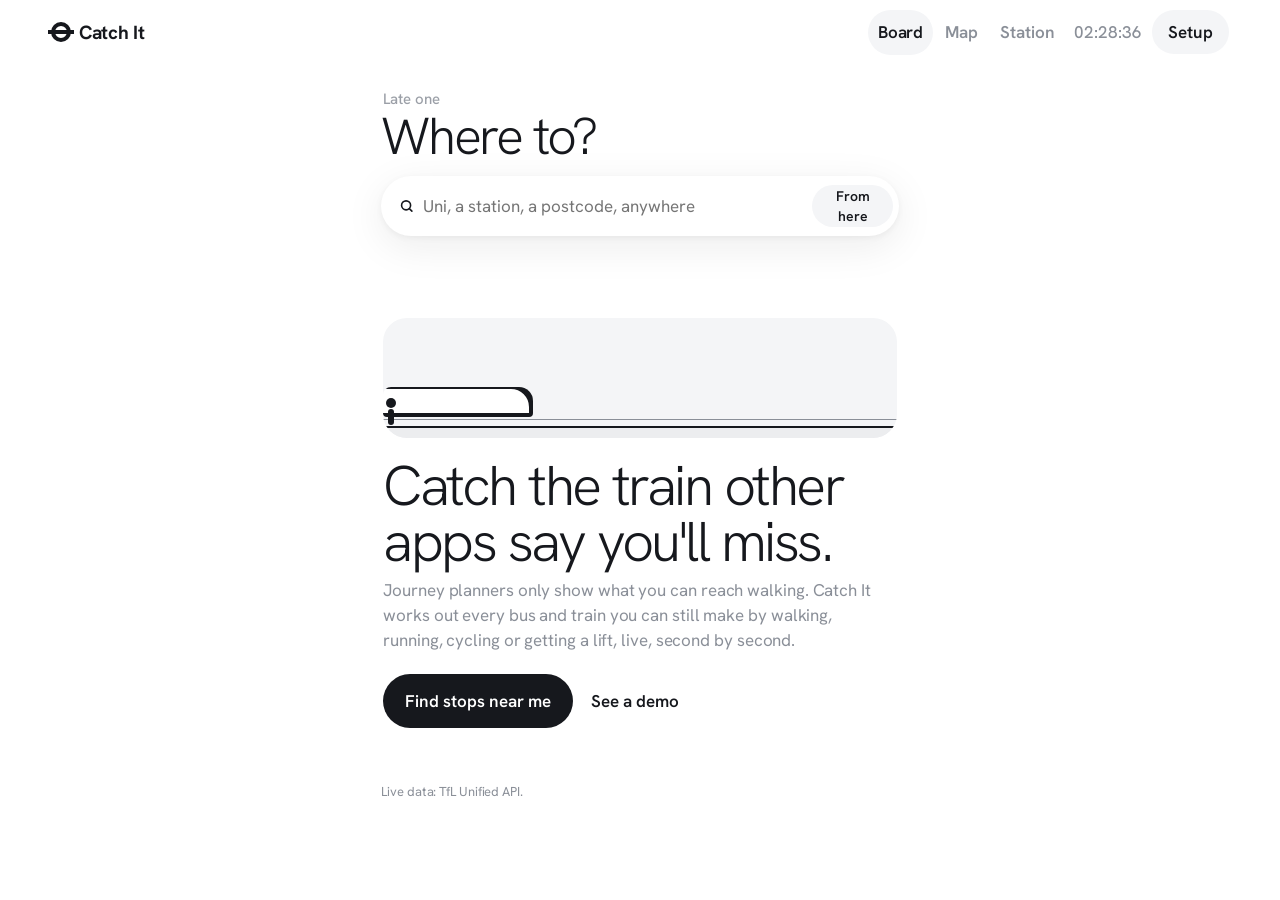
==== commit d9dfb1e6: "Catch It: wind + hill physics (power balance, Tobler, Riegel), per-train delay learning (Welford + B" ====
--- a/catch-it/index.html
+++ b/catch-it/index.html
@@ -199,7 +199,7 @@
 @media(prefers-reduced-motion:reduce){.busnow{transition:none}}
 </style>
 <link href="https://fonts.googleapis.com/css2?family=Hanken+Grotesk:wght@200;300;400;500;600;700&display=swap" rel="stylesheet">
-<link rel="stylesheet" href="ui.css?v=1795556114">
+<link rel="stylesheet" href="ui.css?v=1795556423">
 </head>
 <body class="tabs">
 <div class="top">
@@ -222,7 +222,7 @@
   <p class="sum" id="sum"></p>
   <div class="strip" id="strip" aria-hidden="true"></div>
   <section id="hero" class="call calm" aria-live="polite"></section>
-  <div class="zone" id="zone" hidden><div id="zmap" role="img" aria-label="Catch zone map: how far from the station you could be and still make this departure"></div><p class="zcap" id="zcap"></p><p class="mcred">Map © OpenFreeMap, © OpenStreetMap contributors</p></div>
+  <div class="zone" id="zone" hidden><div class="ztabs" role="group" aria-label="Map type"><button data-z="rings" aria-pressed="true">Catch rings</button><button data-z="soon" aria-pressed="false">Soonest stop</button></div><div id="zmap" role="img" aria-label="Catch zone map: how far from the station you could be and still make this departure"></div><p class="zcap" id="zcap"></p><p class="mcred">Map © OpenFreeMap, © OpenStreetMap contributors</p></div>
   <div id="tripBox"></div>
   <div id="modesBox"><p class="lbl">How you can get there today</p><div class="modes" id="modes"></div></div>
   <p class="lbl" id="boardLbl">Everything you can catch</p>
@@ -248,7 +248,7 @@
   {k:'lift', label:'Lift', short:'L', col:'#8a3fc7'}
 ];
 const LINE_COL = {elizabeth:'#6950a1','elizabeth-line':'#6950a1',bus:'#c8102e',central:'#dc241f',jubilee:'#7b868c',district:'#00782a',hammersmith:'#f589a6',circle:'#d4a900',metropolitan:'#9b0058',northern:'#1c1c1c',piccadilly:'#0019a8',victoria:'#0098d4',bakerloo:'#b36305','waterloo-city':'#4bb5a7',dlr:'#00a4a7',overground:'#ee7c0e',tram:'#5fb526',LE:'#d70428',XR:'#6950a1'};
-const DEFAULT = {places:[], f:{run:0.55, bike:0.4, drive:0.3}, liftPickup:5, liftOn:false, buffer:30, window:40, darwinKey:'', darwinPath:'', want:0.8};
+const DEFAULT = {kg:70, hourValue:12.71, places:[], f:{run:0.55, bike:0.4, drive:0.3}, liftPickup:5, liftOn:false, buffer:30, window:40, darwinKey:'', darwinPath:'', want:0.8};
 const $ = s => document.querySelector(s);
 const esc = v => String(v ?? '').replace(/[&<>"']/g, c => ({'&':'&amp;','<':'&lt;','>':'&gt;','"':'&quot;',"'":'&#39;'}[c]));
 const load = () => { try { return Object.assign(structuredClone(DEFAULT), JSON.parse(localStorage.getItem('catchit.v1') || '{}')); } catch (e) { return structuredClone(DEFAULT); } };
@@ -272,6 +272,7 @@
   else if (m === 'run') mins = L.run ?? W * F.run;
   else if (m === 'bike') mins = L.bike ?? W * F.bike;
   else mins = cfg.liftPickup + (L.lift ?? W * F.drive);
+  if (m !== 'lift') mins *= phys(p, m, mins).f;
   const wet = (m !== 'lift' && wx.rain > 0.2) ? 1.08 : 1;
   return (mins * wet + (+p.platform || 0)) * 60;
 }
@@ -388,9 +389,55 @@
 async function weather() {
   const p = cfg.places.find(q => q.lat); if (!p || demo) return;
   try {
-    const w = await getJSON('https://api.open-meteo.com/v1/forecast?latitude=' + p.lat + '&longitude=' + p.lon + '&current=precipitation,temperature_2m,wind_speed_10m');
-    wx = {rain: w.current.precipitation, temp: w.current.temperature_2m, wind: w.current.wind_speed_10m};
+    const w = await getJSON('https://api.open-meteo.com/v1/forecast?latitude=' + p.lat + '&longitude=' + p.lon + '&current=precipitation,temperature_2m,wind_speed_10m,wind_direction_10m');
+    wx = {rain: w.current.precipitation, temp: w.current.temperature_2m, wind: w.current.wind_speed_10m, wdir: w.current.wind_direction_10m};
   } catch (e) {}
+  // height of each stop above home (Open-Meteo elevation, 90 m DEM) for the hill model
+  const need = cfg.home ? cfg.places.filter(q => q.lat && q.dz == null) : [];
+  if (need.length) try {
+    const pts = [[cfg.home[1], cfg.home[0]], ...need.map(q => [q.lat, q.lon])];
+    const r = await getJSON(`https://api.open-meteo.com/v1/elevation?latitude=${pts.map(x => x[0].toFixed(5)).join(',')}&longitude=${pts.map(x => x[1].toFixed(5)).join(',')}`);
+    need.forEach((q, i) => { q.dz = +(r.elevation[i + 1] - r.elevation[0]).toFixed(1); }); save();
+  } catch (e) {}
+}
+
+/* ---------- physics of getting there ----------
+   wind: hold your effort (power) fixed and solve  c·v + ½ρ·CdA·(v + w)²·v = P0  for v, where w is the headwind
+         component along your way (wind speed × cos(wind-from − your bearing)); ρ = 1.225 kg/m³.
+   hills: walking and running follow Tobler's hiking function  v ∝ e^(−3.5·|grade + 0.05|);
+         cycling adds the climbing force m·g·grade to the same power balance.
+   tiredness (running): Riegel  T₂ = T₁·(D₂/D₁)^1.06, measured from a 400 m dash. */
+const PHY = {walk: {c: 140, A: 0.24}, run: {c: 266, A: 0.24}, bike: {c: 8, A: 0.4}};  // c: walk/run metabolic cost (N), bike rolling + drivetrain
+function solveV(m, v0, w, grade) {
+  const k = PHY[m], half = 0.5 * 1.225 * k.A, mg = (cfg.kg + (m === 'bike' ? 12 : 0)) * 9.81;
+  const P0 = k.c * v0 + half * v0 ** 3, f = v => (k.c + (m === 'bike' ? mg * grade : 0)) * v + half * (v + w) ** 2 * v - P0;
+  let lo = 0.05, hi = v0 * 3; for (let i = 0; i < 40; i++) { const mid = (lo + hi) / 2; if (f(mid) > 0) hi = mid; else lo = mid; } return (lo + hi) / 2;
+}
+const tobler = g => Math.exp(-3.5 * Math.abs(g + 0.05)) / Math.exp(-3.5 * 0.05);
+function headwind(bearingDeg) { if (wx.wind == null || wx.wdir == null) return 0; return wx.wind / 3.6 * Math.cos((wx.wdir - bearingDeg) * Math.PI / 180); }
+const brgTo = (a, b) => { const r = Math.PI / 180, y = Math.sin((b[0] - a[0]) * r) * Math.cos(b[1] * r), x = Math.cos(a[1] * r) * Math.sin(b[1] * r) - Math.sin(a[1] * r) * Math.cos(b[1] * r) * Math.cos((b[0] - a[0]) * r); return (Math.atan2(y, x) / r + 360) % 360; };
+const physCache = new Map();
+function phys(p, m, baseMins) { const k = [p.id, m, baseMins.toFixed(2), wx.wind, wx.wdir, p.dz, cfg.kg].join('|'); let r = physCache.get(k); if (!r) { r = phys0(p, m, baseMins); if (physCache.size > 500) physCache.clear(); physCache.set(k, r); } return r; }
+function phys0(p, m, baseMins) {      // returns {f: time multiplier, w: headwind m/s, g: grade, D: metres}
+  if (m === 'lift' || !cfg.home || !p.lat || !baseMins) return {f: 1};
+  const st = [p.lon, p.lat], D = havM(cfg.home, st) * DETOUR; if (D < 60) return {f: 1};
+  const v0 = D / (baseMins * 60), w = headwind(brgTo(cfg.home, st)), g = p.dz != null ? p.dz / D : 0;
+  // effort is set by a typical speed for the mode (walk 1.4, run 3.3, bike 5.5 m/s); we only use the ratio calm ÷ today,
+  // so your own measured times stay the base and the conditions scale them
+  const vt = {walk: 1.4, run: 3.3, bike: 5.5}[m];
+  let f = 1;
+  if (m === 'bike') f = vt / solveV('bike', vt, w, g);
+  else f = (vt / solveV(m, vt, w, 0)) / tobler(g);
+  if (m === 'run' && !(p.learned || {}).run) f *= Math.max(1, D / 400) ** 0.06;
+  return {f: Math.max(0.6, Math.min(1.8, f)), w, g, D};
+}
+function physNote(p, m) {
+  const r = phys(p, m, (+p.walk || 0) * (m === 'run' ? cfg.f.run : m === 'bike' ? cfg.f.bike : 1)); if (!r.D) return '';
+  const bits = []; const pct = Math.round((r.f - 1) * 100);
+  if (Math.abs(r.w) * 3.6 >= 8) bits.push(`${r.w > 0 ? 'headwind' : 'tailwind'} ${Math.round(Math.abs(r.w) * 3.6)} km/h`);
+  if (Math.abs(r.g) >= 0.008) bits.push(`${r.g > 0 ? 'uphill' : 'downhill'} ${(Math.abs(r.g) * 100).toFixed(1)}%`);
+  if (!bits.length || Math.abs(pct) < 2) return '';
+  return `${bits.join(' and ')} on the way, so ${({walk: 'walking', run: 'running', bike: 'cycling'})[m]} is about ${Math.abs(pct)}% ${pct > 0 ? 'slower' : 'faster'} right now.`;
 }
 
 /* ---------- demo (clearly labelled) ---------- */
@@ -424,6 +471,7 @@
   if (!deps.length) { el.textContent = ''; st.innerHTML = ''; st.hidden = true; return; }
   const L = nextHour(now), ok = L.filter(x => x.v.cls === 'g' || x.v.cls === 'a'), b = best(now);
   el.innerHTML = ok.length && b ? `<b>Next hour:</b> ${ok.length} ${ok.length === 1 ? 'departure' : 'departures'} you can still catch. The best is the ${hhmm(b.d.t)} ${esc(shortName(b.d))}${b.m.k !== 'walk' ? ' if you ' + verbOf(b.m.k) : ''}.` : '<b>Next hour:</b> nothing you can still catch from here. Try Where to? for another way.';
+  if (b) { const pn = physNote(b.p, b.m.k); if (pn) el.innerHTML += `<br><span class="phys">${esc(pn)}</span>`; }
   st.hidden = false;
   if (!st.dataset.built) { st.dataset.built = '1'; st.innerHTML = '<i class="sl"></i>' + [0, 15, 30, 45, 60].map(m => `<span class="sx" style="left:${m / 60 * 100}%">${m ? m + ' min' : 'now'}</span>`).join('') + '<div class="sm" id="sm"></div>'; }
   const sm = $('#sm'), have = new Set();
@@ -445,10 +493,40 @@
   return pick || fallback;
 }
 
+/* ---------- learning how each train really behaves ----------
+   for every departure we remember the first time it was shown 8+ min ahead and the time it really left;
+   drift = real − first shown. Stats per stop/line/weekday-or-weekend/hour use Welford's running mean and variance,
+   then shrink toward 0 with a prior worth 3 sightings: estimate = n·mean / (n + 3). Darwin trains also log lateness vs timetable. */
+let obs = {}; try { obs = JSON.parse(sessionStorage.getItem('catchit.obs') || '{}'); } catch (e) {}
+const bucketOf = d => { const t = new Date(d.t); return `${d.placeId}|${d.lineId}|${t.getDay() % 6 ? 'wd' : 'we'}|${t.getHours()}`; };
+function welford(s, x) { s.n = (s.n || 0) + 1; const dl = x - (s.mean || 0); s.mean = (s.mean || 0) + dl / s.n; s.m2 = (s.m2 || 0) + dl * (x - s.mean); return s; }
+function learnTrains(now) {
+  if (demo) return; cfg.learnT = cfg.learnT || {};
+  for (const d of deps) {
+    if (d.cancelled) continue; const o = obs[d.key] = obs[d.key] || {};
+    if (o.first == null && d.t - now > 8 * 60e3) o.first = d.t;
+    if (!o.done && d.t - now < 60e3 && d.t - now > -120e3) {
+      o.done = true; const s = cfg.learnT[bucketOf(d)] = cfg.learnT[bucketOf(d)] || {};
+      if (o.first != null) s.drift = welford(s.drift || {}, (d.t - o.first) / 60000);
+      if (d.std) s.late = welford(s.late || {}, (d.t - nrTime(d.std, now)) / 60000);
+    }
+  }
+  try { sessionStorage.setItem('catchit.obs', JSON.stringify(obs)); } catch (e) {}
+  const ks = Object.keys(cfg.learnT); if (ks.length > 400) ks.slice(0, ks.length - 400).forEach(k => delete cfg.learnT[k]);
+  save();
+}
+function trainHabit(d) {
+  const s = (cfg.learnT || {})[bucketOf(d)]; if (!s) return null;
+  const pick = s.late?.n >= 3 ? {x: s.late, kind: 'late'} : s.drift?.n >= 3 ? {x: s.drift, kind: 'drift'} : null; if (!pick) return null;
+  const est = pick.x.n * pick.x.mean / (pick.x.n + 3), sd = Math.sqrt(pick.x.m2 / Math.max(1, pick.x.n - 1));
+  return {est, sd, n: pick.x.n, kind: pick.kind};
+}
+const habitTxt = h => h && Math.abs(h.est) >= 1 ? (h.kind === 'late' ? `usually ${Math.round(Math.abs(h.est))} min ${h.est > 0 ? 'late' : 'early'}` : `usually leaves ${Math.round(Math.abs(h.est))} min ${h.est > 0 ? 'later' : 'sooner'} than first shown`) : '';
+
 /* ---------- render ---------- */
 const refs = {};
 function render() {
-  const now = Date.now();
+  const now = Date.now(); learnTrains(now);
   $('#legend').innerHTML = deps.length ? '<details class="how"><summary>How to read the bars</summary><p class="note" style="margin:0 2px">The left edge is now. The coloured box is the bus or train coming in. <b>You</b> marks when you would reach the stop if you left now. If You is left of the box, you make it.</p></details>' : '';
   const wel = !deps.length && !demo && !cfg.places.length; $('#hero').hidden = wel; $('#modesBox').hidden = wel; $('#boardLbl').hidden = !deps.length;
   drawModes();
@@ -497,7 +575,7 @@
   deps.forEach((d, i) => {
     const r = refs[i]; if (!r?.c) return; const p = placeOf(d.placeId), v = verdict(d, p, now);
     const others = d.cancelled ? '' : modesFor(p).filter(m => m !== v.m).map(m => `${m.label} ${Math.round(chance(d, p, m.k, now) * 100)}%`).join(', ');
-    r.c.innerHTML = `<b class="${v.cls}">${esc(v.txt)}</b>${others ? `<span class="others">${esc(others)}</span>` : ''}${d.status && !/on time|cancel/i.test(d.status) ? ` <span class="chip a">${esc(d.status)}</span>` : ''}`;
+    r.c.innerHTML = `<b class="${v.cls}">${esc(v.txt)}</b>${others ? `<span class="others">${esc(others)}</span>` : ''}${d.status && !/on time|cancel/i.test(d.status) ? ` <span class="chip a">${esc(d.status)}</span>` : ''}${(() => { const ht = habitTxt(trainHabit(d)); return ht ? ` <span class="chip n">${esc(ht)}</span>` : ''; })()}`;
     const y = r.t?.querySelector('.you'); if (y && v.m) { y.dataset.m = v.m.k; y.style.background = v.m.col; y.textContent = 'You'; y.title = v.m.label; y.style.display = ''; } else if (y) y.style.display = 'none';
   });
 }
@@ -610,7 +688,7 @@
   $('#cLift')?.addEventListener('click', () => askLift(p, deps.find(x => x.key === trip.key)));
 }
 function endTrip() {
-  { const p0 = placeOf(trip.placeId); if (p0) { const mins = (Date.now() - trip.start) / 60000, walk = modeSecs(p0, 'walk') / 60; cfg.story = [...(cfg.story || []).filter(s => Date.now() - s.at < 30 * 864e5), {at: Date.now(), place: p0.name, mode: trip.mode, mins: +mins.toFixed(1), saved: trip.mode !== 'walk' ? Math.max(0, +(walk - mins).toFixed(1)) : 0, line: trip.line || '', dest: trip.dest || '', dep: trip.dep || null}].slice(-80); save(); } }
+  { const p0 = placeOf(trip.placeId); if (p0) { const mins = (Date.now() - trip.start) / 60000, walk = modeSecs(p0, 'walk') / 60; cfg.story = [...(cfg.story || []).filter(s => Date.now() - s.at < 30 * 864e5), {at: Date.now(), place: p0.name, mode: trip.mode, mins: +mins.toFixed(1), dist: cfg.home && p0.lat ? Math.round(havM(cfg.home, [p0.lon, p0.lat]) * DETOUR) : null, saved: trip.mode !== 'walk' ? Math.max(0, +(walk - mins).toFixed(1)) : 0, line: trip.line || '', dest: trip.dest || '', dep: trip.dep || null}].slice(-80); save(); } }
   const p = cfg.places.find(q => q.id === trip.placeId);
   if (p) {
     let mins = (Date.now() - trip.start) / 60000 - (+p.platform || 0);
@@ -635,7 +713,27 @@
    make this departure at that speed: r = v × (time to departure − platform walk − buffer − pick-up) ÷ 1.3 detour.
    Walking speed is your own (your walk time over your real distance); run, bike and lift scale from it.
    Everything outside the biggest ring is greyed out; the rings shrink every second. */
-const Z = {map: null, ready: false, b: null, key: '', fit: false};
+const Z = {map: null, ready: false, b: null, key: '', fit: false, mode: 'rings', soonAt: 0};
+/* soonest stop: a live, time-based Voronoi map. Each grid cell is coloured by the stop where, walking from there,
+   you'd board the earliest departure: t_i = first departure at stop i leaving after (now + walk to i + platform + buffer). */
+const SOON_COL = ['#6950a1', '#d70428', '#0098d4', '#ee7c0e', '#00782a', '#9b0058'];
+function soonTick(now, vw) {
+  const m = Z.map; if (!m.getSource('zsoon')) return;
+  if (Z.mode !== 'soon') { m.getSource('zsoon').setData(EMPTY); return; }
+  if (now - Z.soonAt < 8000) return; Z.soonAt = now;
+  const ps = cfg.places.filter(p => p.lat); if (ps.length < 2) { $('#zcap').textContent = 'Add two or more stops in Setup to compare which one gets you moving soonest.'; return; }
+  const b = m.getBounds(), W = b.getWest(), E = b.getEast(), S = b.getSouth(), Nn = b.getNorth(), n = 34, dx = (E - W) / n, dy = (Nn - S) / n, feats = [], wins = {};
+  for (let i = 0; i < n; i++) for (let j = 0; j < n; j++) {
+    const c = [W + (i + 0.5) * dx, S + (j + 0.5) * dy]; let bestT = Infinity, who = -1;
+    ps.forEach((p, k) => { const arr = now + (havM(c, [p.lon, p.lat]) * DETOUR / vw + (+p.platform || 0) * 60 + cfg.buffer) * 1000; const d = deps.find(x => x.placeId === p.id && !x.cancelled && x.t >= arr); if (d && d.t < bestT) { bestT = d.t; who = k; } });
+    if (who < 0) continue; wins[who] = (wins[who] || 0) + 1;
+    feats.push({type: 'Feature', properties: {c: SOON_COL[who % SOON_COL.length]}, geometry: {type: 'Polygon', coordinates: [[[c[0] - dx / 2, c[1] - dy / 2], [c[0] + dx / 2, c[1] - dy / 2], [c[0] + dx / 2, c[1] + dy / 2], [c[0] - dx / 2, c[1] + dy / 2], [c[0] - dx / 2, c[1] - dy / 2]]]}});
+  }
+  m.getSource('zsoon').setData({type: 'FeatureCollection', features: feats});
+  const me = cfg.home; let line = 'Each colour shows the stop that gets you on something soonest if you walk from there, right now.';
+  if (me) { let bt = Infinity, bp = null; ps.forEach(p => { const arr = now + (havM(me, [p.lon, p.lat]) * DETOUR / vw + (+p.platform || 0) * 60 + cfg.buffer) * 1000; const d = deps.find(x => x.placeId === p.id && !x.cancelled && x.t >= arr); if (d && d.t < bt) { bt = d.t; bp = {p, d}; } }); if (bp) line = `From home, <b>${esc(bp.p.name)}</b> gets you moving soonest: the ${hhmm(bp.d.t)} ${esc(shortName(bp.d))}.`; }
+  $('#zcap').innerHTML = line + '<br>' + ps.map((p, k) => `<span class="sw" style="background:${SOON_COL[k % SOON_COL.length]}"></span>${esc(p.name)}`).join(' ');
+}
 async function zoneDraw(b) {
   const box = $('#zone');
   if (!b || !b.p?.lat || demo && !b.p.lat) { box.hidden = true; Z.b = null; return; }
@@ -646,6 +744,7 @@
     Z.map.on('style.load', () => {
       const m = Z.map; CIStyle.restyle(m);
       m.addSource('zmask', {type: 'geojson', data: EMPTY}); m.addSource('zr', {type: 'geojson', data: EMPTY}); m.addSource('zl', {type: 'geojson', data: EMPTY}); m.addSource('zp', {type: 'geojson', data: EMPTY});
+      m.addSource('zsoon', {type: 'geojson', data: EMPTY}); m.addLayer({id: 'zsoon', type: 'fill', source: 'zsoon', paint: {'fill-color': ['get', 'c'], 'fill-opacity': 0.32, 'fill-antialias': false}});
       m.addLayer({id: 'zmask', type: 'fill', source: 'zmask', paint: {'fill-color': '#FFFFFF', 'fill-opacity': 0.6}});
       m.addLayer({id: 'zfill', type: 'fill', source: 'zr', paint: {'fill-color': ['get', 'c'], 'fill-opacity': 0.07}});
       m.addLayer({id: 'zline', type: 'line', source: 'zr', paint: {'line-color': ['get', 'c'], 'line-width': 3}});
@@ -665,15 +764,20 @@
   const rings = modesFor(p).map(m => ({m, r: Math.max(0, sp[m.k] * (avail - (m.k === 'lift' ? cfg.liftPickup * 60 : 0)) / DETOUR)})).filter(x => x.r > 10).sort((a, b) => b.r - a.r);
   const fmt = r => r >= 1000 ? (r / 1000).toFixed(1) + ' km' : Math.round(r / 10) * 10 + ' m';
   const m = Z.map;
-  m.getSource('zr').setData({type: 'FeatureCollection', features: rings.map(x => ({type: 'Feature', properties: {c: x.m.col}, geometry: {type: 'Polygon', coordinates: [CIStyle.ring(st, x.r)]}}))});
+  // wind-shaped rings: from a point at angle a you travel toward the station (a + 180°), so the headwind you meet depends on a
+  const shaped = (m, r0) => { const out = []; for (let i = 0; i <= 72; i++) { const a = i / 72 * 360, w = m.k === 'lift' ? 0 : headwind((a + 180) % 360), v0 = {walk: 1.4, run: 3.3, bike: 5.5}[m.k] || 1, f = m.k === 'lift' || !w ? 1 : solveV(m.k, v0, w, 0) / v0, r = r0 * f, la = st[1] * Math.PI / 180; out.push([st[0] + r * Math.sin(a * Math.PI / 180) / (111320 * Math.cos(la)), st[1] + r * Math.cos(a * Math.PI / 180) / 110540]); } return out; };
+  rings.forEach(x => x.poly = shaped(x.m, x.r));
+  m.getSource('zr').setData({type: 'FeatureCollection', features: Z.mode === 'soon' ? [] : rings.map(x => ({type: 'Feature', properties: {c: x.m.col}, geometry: {type: 'Polygon', coordinates: [x.poly]}}))});
   m.getSource('zl').setData({type: 'FeatureCollection', features: rings.map(x => ({type: 'Feature', properties: {c: x.m.col, t: x.m.label + ' ' + fmt(x.r)}, geometry: {type: 'Point', coordinates: [st[0], st[1] + x.r / 110540]}}))});
   const world = [[-180, -85], [180, -85], [180, 85], [-180, 85], [-180, -85]];
-  m.getSource('zmask').setData({type: 'Feature', properties: {}, geometry: {type: 'Polygon', coordinates: rings.length ? [world, CIStyle.ring(st, rings[0].r).reverse()] : [world]}});
+  m.getSource('zmask').setData({type: 'Feature', properties: {}, geometry: {type: 'Polygon', coordinates: rings.length && Z.mode !== 'soon' ? [world, [...rings[0].poly].reverse()] : [world]}});
+  if (Z.mode === 'soon') m.getSource('zl').setData(EMPTY);
+  soonTick(now, vw);
   m.getSource('zp').setData({type: 'FeatureCollection', features: [{type: 'Feature', properties: {k: 'st'}, geometry: {type: 'Point', coordinates: st}}].concat(me ? [{type: 'Feature', properties: {k: 'me'}, geometry: {type: 'Point', coordinates: me}}] : [])});
   const dMe = me ? havM(me, st) : null, inside = me ? [...rings].reverse().find(x => dMe <= x.r) : null;
-  $('#zcap').innerHTML = !rings.length ? 'Too late for every way of getting there. Check Plan B.'
+  if (Z.mode !== 'soon') $('#zcap').innerHTML = !rings.length ? 'Too late for every way of getting there. Check Plan B.'
     : !me ? `Be inside a ring to make the ${hhmm(d.t)}. Rings shrink as time runs out.`
-    : inside ? `You're inside the <b style="color:${inside.m.col}">${inside.m.label.toLowerCase()}</b> ring, so ${inside.m.k === 'walk' ? 'walking is enough' : inside.m.k === 'lift' ? 'only a lift gets you there' : inside.m.label.toLowerCase() + 'ning gets you there'}.`
+    : inside ? `You're inside the <b style="color:${inside.m.col}">${inside.m.label.toLowerCase()}</b> ring, so ${inside.m.k === 'walk' ? 'walking is enough' : inside.m.k === 'lift' ? 'only a lift gets you there' : ({run: 'running', bike: 'cycling'})[inside.m.k] + ' gets you there'}.`
     : `You're outside every ring. This one has gone for you, so check Plan B.`;
   if (Z.fit) {
     Z.fit = false; const fitR = (rings.find(x => x.m.k !== 'lift') || rings[0])?.r || 400;
@@ -683,6 +787,7 @@
   }
 }
 setInterval(zoneTick, 1000);
+document.querySelectorAll('.ztabs button').forEach(b => b.addEventListener('click', () => { Z.mode = b.dataset.z; Z.soonAt = 0; document.querySelectorAll('.ztabs button').forEach(x => x.setAttribute('aria-pressed', String(x === b))); zoneTick(); }));
 
 /* Where-to route map: the journey draws itself leg by leg in line colours, once, when the plan appears */
 const RM = {map: null, raf: 0};
@@ -786,7 +891,7 @@
   const wk = pick.find(p => p.m.k === 'walk'); if (wk) for (let i = pick.length - 1; i >= 0; i--) if (pick[i].r.arr > wk.r.arr) pick.splice(i, 1);   // drop modes that are slower than just walking
   const walk = pick.find(p => p.m.k === 'walk'), bestP = pick.reduce((a, b) => b.r.arr < a.r.arr ? b : a), span = Math.max(...pick.map(p => p.r.arr)) - now;
   const gain = walk && bestP.m.k !== "walk" ? Math.round((walk.r.arr - bestP.r.arr) / 60000) : 0;
-  const headline = gain >= 3 ? `${bestP.m.label} and you're there <b>${gain} min sooner</b>` : `Arrive <b>${hhmm(bestP.r.arr)}</b>` + (pick.length > 1 ? ' <span class="note">· running wouldn\'t catch anything faster</span>' : '');
+  const headline = gain >= 3 ? `${bestP.m.label} and you're there <b>${gain} min sooner</b> <span class="note">(worth £${(gain / 60 * cfg.hourValue).toFixed(2)} of your time)</span>` : `Arrive <b>${hhmm(bestP.r.arr)}</b>` + (pick.length > 1 ? ' <span class="note">· running wouldn\'t catch anything faster</span>' : '');
   const legsBar = r => `<div class="legs">${r.legs.map(l => `<span style="flex:${Math.max(1, l.duration)};background:${legCol(l)}" title="${esc(l.instruction.summary)}"></span>`).join('')}</div>`;
   const opts = [...new Map(pick.map(p => [p.r, p])).values()].sort((a, b) => a.r.arr - b.r.arr);
   $('#wRes').innerHTML = `<div class="plan">
@@ -933,6 +1038,7 @@
   const rows = modesFor(p).map(m => { const pr = chance(d, p, m.k, now), li = leaveIn(d, p, m.k, now); return `<tr><td>${m.label}</td><td>${Math.round(modeSecs(p, m.k) / 60)} min</td><td class="${cls(pr)}"><b>${Math.round(pr * 100)}%</b></td><td>${li > 0 ? 'leave in ' + mmss(li) : 'too late for 80%'}</td></tr>`; }).join('');
   sheet.innerHTML = `<button class="close" id="dClose">Close</button><h2><span class="badge" style="display:inline-grid;height:30px;padding:0 8px;vertical-align:middle;background:${d.colour}">${esc(shortLine(d))}</span> ${esc(d.dest)}</h2>
     <p class="note">${esc(d.platform || '')} · ${esc(p?.name || '')} · ${d.cancelled ? '<b class="x">Cancelled</b>' : 'departs ' + hhmm(d.t)} · source: ${esc(d.src)}</p>
+    ${(() => { const h = trainHabit(d); return h ? `<h3>What I've learned about this train</h3><p>Seen ${h.n} times at this hour. It's ${habitTxt(h) || 'usually on time'} (give or take ${h.sd.toFixed(1)} min).</p>` : ''; })()}
     <h3>Your chances</h3><table style="width:100%;border-collapse:collapse">${rows}</table>
     <p class="note">Chance = the train and your trip are both uncertain; Catch It combines both spreads (normal curves) with a ${cfg.buffer}s safety buffer.</p>
     ${d.coaches ? `<h3>Train length</h3><div class="coaches">${Array.from({length: d.coaches}, (_, k) => `<span>${k + 1}</span>`).join('')}</div><p class="note">${d.coaches} coaches. Per-coach busyness appears here when the operator supplies it.</p>` : ''}
@@ -1033,6 +1139,8 @@
     <div class="field"><label for="fRun">Running time as share of walking</label><input id="fRun" type="number" step="0.05" min="0.2" max="1" value="${cfg.f.run}"></div>
     <div class="field"><label for="fBike">Cycling time as share of walking</label><input id="fBike" type="number" step="0.05" min="0.1" max="1" value="${cfg.f.bike}"></div>
     <div class="field"><label for="fDrive">Driving time as share of walking</label><input id="fDrive" type="number" step="0.05" min="0.05" max="1" value="${cfg.f.drive}"></div>
+    <div class="field"><label for="kg">Your weight in kg (for calories)</label><input id="kg" type="number" min="30" max="200" value="${cfg.kg}"></div>
+    <div class="field"><label for="hv">What an hour of your time is worth (£)</label><input id="hv" type="number" step="0.01" min="0" value="${cfg.hourValue}"></div>
     <div class="field"><label for="lp">Lift: minutes until pickup</label><input id="lp" type="number" min="0" max="60" value="${cfg.liftPickup}"></div>
     <div class="field"><label for="buf">Safety buffer (seconds)</label><input id="buf" type="number" min="0" max="180" value="${cfg.buffer}"></div>
     <div class="field"><label for="win">Show the next (minutes)</label><input id="win" type="number" min="10" max="120" value="${cfg.window}"></div>
@@ -1046,6 +1154,8 @@
   const num = (id, fn) => $('#' + id).addEventListener('change', e => { const v = parseFloat(e.target.value); if (!isNaN(v)) { fn(v); save(); } });
   num('fRun', v => cfg.f.run = v); num('fBike', v => cfg.f.bike = v); num('fDrive', v => cfg.f.drive = v);
   num('lp', v => cfg.liftPickup = v); num('buf', v => cfg.buffer = v); num('win', v => cfg.window = v);
+  $('#kg')?.addEventListener('change', e => { cfg.kg = +e.target.value || 70; save(); });
+  $('#hv')?.addEventListener('change', e => { cfg.hourValue = +e.target.value || 0; save(); });
   $('#dk').addEventListener('change', e => { cfg.darwinKey = e.target.value.trim(); cfg.darwinPath = ''; save(); });
   $('#geo').addEventListener('click', () => {
     $('#homeNote').textContent = 'Asking for your location…';
@@ -1155,10 +1265,13 @@
   const box = $('#story'), S = (cfg.story || []).filter(s => Date.now() - s.at < 7 * 864e5).sort((a, b) => b.at - a.at);
   box.hidden = !S.length; if (!S.length) return;
   const saved = S.reduce((a, s) => a + (s.saved || 0), 0), days = {};
+  // energy = MET × body mass × hours (Compendium of Physical Activities); CO2 vs a petrol car at 0.17 kg/km
+  const MET = {walk: 3.5, run: 9.8, bike: 7.5, lift: 1.3}, kcal = s => MET[s.mode] * cfg.kg * s.mins / 60;
+  const kc = S.reduce((a, s) => a + kcal(s), 0), co2 = S.filter(s => s.mode !== 'lift' && s.dist).reduce((a, s) => a + s.dist / 1000 * 0.17, 0), worth = saved / 60 * cfg.hourValue;
   S.forEach(s => { const k = new Date(s.at).toLocaleDateString('en-GB', {weekday: 'long', day: 'numeric', month: 'short'}); (days[k] = days[k] || []).push(s); });
   const verb = {walk: 'Walked', run: 'Ran', bike: 'Cycled', lift: 'Got a lift'};
-  box.innerHTML = `<h2>Your trips</h2><p class="big2">${S.length} ${S.length === 1 ? 'trip' : 'trips'} this week${saved >= 1 ? `, ${Math.round(saved)} min saved by not just walking` : ''}</p>` +
-    Object.entries(days).map(([k, list]) => `<h3>${esc(k)}</h3><ol class="tl">${list.map(s => `<li><span class="tt">${hhmm(s.at - s.mins * 60000)}</span><span><b>${verb[s.mode] || 'Went'} to ${esc(s.place)}</b> in ${Math.round(s.mins)} min${s.line ? `, caught the ${s.dep ? hhmm(s.dep) + ' ' : ''}${esc(s.line)}` : ''}${s.saved >= 1 ? `<br><small class="g">${Math.round(s.saved)} min faster than walking</small>` : ''}</span></li>`).join('')}</ol>`).join('');
+  box.innerHTML = `<h2>Your trips</h2><p class="big2">${S.length} ${S.length === 1 ? 'trip' : 'trips'} this week${saved >= 1 ? `, ${Math.round(saved)} min saved by not just walking (worth £${worth.toFixed(2)} at £${cfg.hourValue}/h)` : ''}.</p><div class="stats"><div><b>${Math.round(kc)}</b><small>kcal burned</small></div><div><b>${co2.toFixed(1)}</b><small>kg CO₂ saved vs a car</small></div><div><b>${Math.round(saved)}</b><small>min saved</small></div></div>` +
+    Object.entries(days).map(([k, list]) => `<h3>${esc(k)}</h3><ol class="tl">${list.map(s => `<li><span class="tt">${hhmm(s.at - s.mins * 60000)}</span><span><b>${verb[s.mode] || 'Went'} to ${esc(s.place)}</b> in ${Math.round(s.mins)} min${s.line ? `, caught the ${s.dep ? hhmm(s.dep) + ' ' : ''}${esc(s.line)}` : ''}${s.saved >= 1 ? `<br><small class="g">${Math.round(s.saved)} min faster than walking</small>` : ''}<br><small class="note">${Math.round(kcal(s))} kcal${s.dist ? ', ' + (s.dist >= 1000 ? (s.dist / 1000).toFixed(1) + ' km' : s.dist + ' m') : ''}</small></span></li>`).join('')}</ol>`).join('');
 }
 drawStory();
 drawMoney();
--- a/catch-it/ui.css
+++ b/catch-it/ui.css
@@ -205,3 +205,10 @@
 .steps li i{position:absolute;left:-17px;top:10px;width:9px;height:9px;border-radius:50%}
 .mrow{display:grid;grid-template-columns:auto auto 1fr;gap:4px 10px;align-items:center;padding:10px 0;border-bottom:1px solid var(--hair)}
 .mrow small{grid-column:1/-1;font-weight:600}
+.sum .phys{color:var(--soft);font-size:15px}
+.stats{display:grid;grid-template-columns:repeat(3,1fr);gap:8px;margin:8px 0 4px}
+.stats div{border-left:1px solid var(--hair);padding:0 10px}.stats div:first-child{border-left:0;padding-left:0}
+.stats b{display:block;font-weight:200;font-size:34px;letter-spacing:-.04em;line-height:1}.stats small{color:var(--muted)}
+.ztabs{display:grid;grid-template-columns:1fr 1fr;gap:2px;background:var(--fill);border-radius:999px;padding:4px;margin:10px 10px 8px}
+.ztabs button{min-height:36px;font-size:14px;color:var(--muted)}.ztabs button[aria-pressed=true]{background:var(--bg);color:var(--ink);box-shadow:0 1px 4px rgba(22,24,29,.12)}
+.sw{display:inline-block;width:10px;height:10px;border-radius:3px;margin:0 4px 0 8px;vertical-align:-1px}
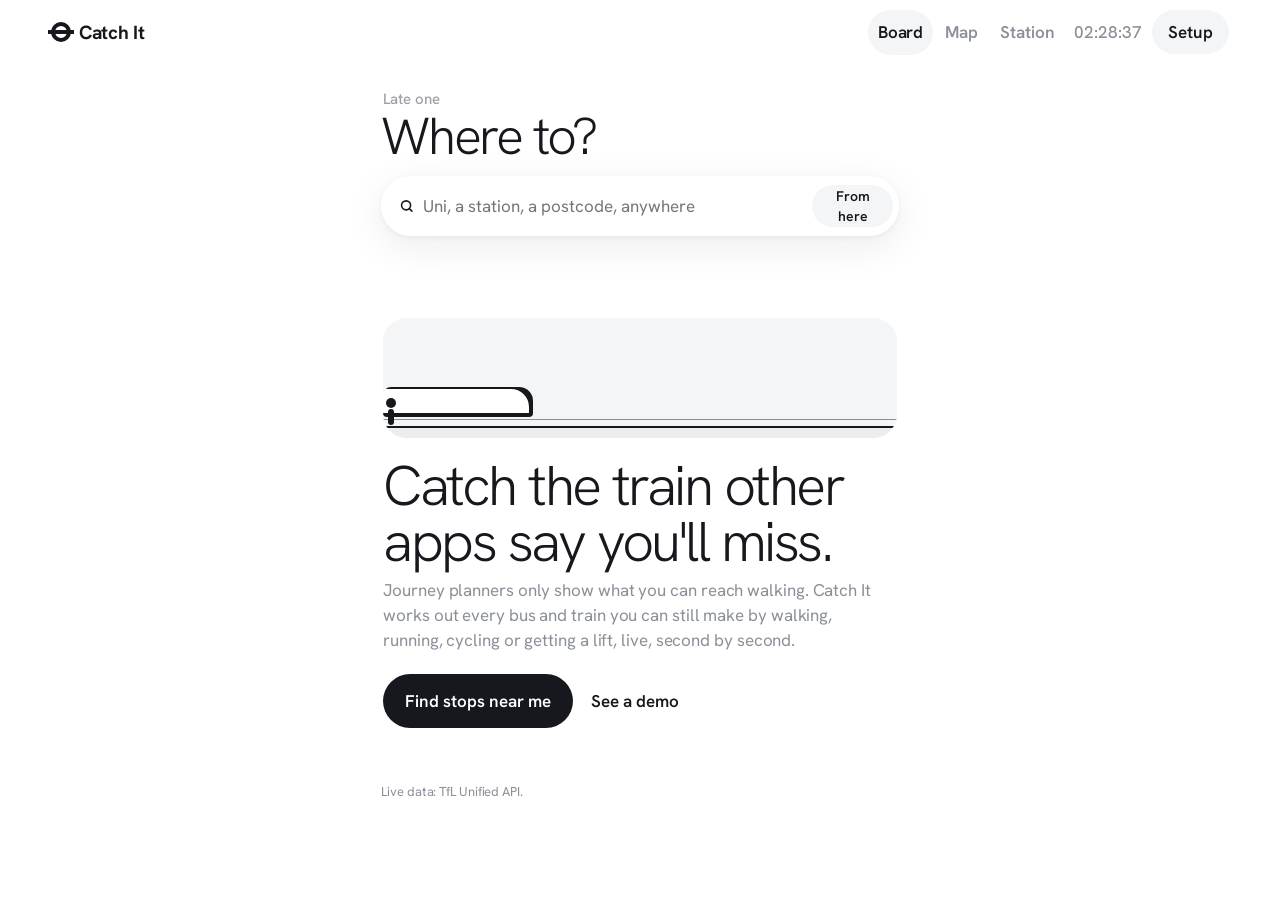
==== commit 8af8dd6f: "Catch It: maths for design: label placement, WCAG/OKLCH contrast, uncertainty clouds, fisheye strip," ====
--- a/catch-it/index.html
+++ b/catch-it/index.html
@@ -199,7 +199,7 @@
 @media(prefers-reduced-motion:reduce){.busnow{transition:none}}
 </style>
 <link href="https://fonts.googleapis.com/css2?family=Hanken+Grotesk:wght@200;300;400;500;600;700&display=swap" rel="stylesheet">
-<link rel="stylesheet" href="ui.css?v=1795556423">
+<link rel="stylesheet" href="ui.css?v=1795556748">
 </head>
 <body class="tabs">
 <div class="top">
@@ -222,13 +222,14 @@
   <p class="sum" id="sum"></p>
   <div class="strip" id="strip" aria-hidden="true"></div>
   <section id="hero" class="call calm" aria-live="polite"></section>
-  <div class="zone" id="zone" hidden><div class="ztabs" role="group" aria-label="Map type"><button data-z="rings" aria-pressed="true">Catch rings</button><button data-z="soon" aria-pressed="false">Soonest stop</button></div><div id="zmap" role="img" aria-label="Catch zone map: how far from the station you could be and still make this departure"></div><p class="zcap" id="zcap"></p><p class="mcred">Map © OpenFreeMap, © OpenStreetMap contributors</p></div>
+  <div class="zone" id="zone" hidden><div class="ztabs" role="group" aria-label="Map type"><button data-z="rings" aria-pressed="true">Catch rings</button><button data-z="soon" aria-pressed="false">Soonest</button><button data-z="time" aria-pressed="false">Time map</button></div><div id="tmap" hidden></div><div id="zmap" role="img" aria-label="Catch zone map: how far from the station you could be and still make this departure"></div><p class="zcap" id="zcap"></p><p class="mcred">Map © OpenFreeMap, © OpenStreetMap contributors</p></div>
   <div id="tripBox"></div>
   <div id="modesBox"><p class="lbl">How you can get there today</p><div class="modes" id="modes"></div></div>
   <p class="lbl" id="boardLbl">Everything you can catch</p>
   <div class="legend" id="legend"></div>
   <section id="board" aria-live="polite"></section>
   <section class="story" id="story" hidden></section>
+  <div class="thumb" id="thumb" hidden><span id="thT">Leave in</span><button id="thGo">I'm going</button></div>
   <section class="money" id="money" hidden></section>
   <p class="note" id="foot"></p>
 </main>
@@ -473,10 +474,10 @@
   el.innerHTML = ok.length && b ? `<b>Next hour:</b> ${ok.length} ${ok.length === 1 ? 'departure' : 'departures'} you can still catch. The best is the ${hhmm(b.d.t)} ${esc(shortName(b.d))}${b.m.k !== 'walk' ? ' if you ' + verbOf(b.m.k) : ''}.` : '<b>Next hour:</b> nothing you can still catch from here. Try Where to? for another way.';
   if (b) { const pn = physNote(b.p, b.m.k); if (pn) el.innerHTML += `<br><span class="phys">${esc(pn)}</span>`; }
   st.hidden = false;
-  if (!st.dataset.built) { st.dataset.built = '1'; st.innerHTML = '<i class="sl"></i>' + [0, 15, 30, 45, 60].map(m => `<span class="sx" style="left:${m / 60 * 100}%">${m ? m + ' min' : 'now'}</span>`).join('') + '<div class="sm" id="sm"></div>'; }
+  if (!st.dataset.built) { st.dataset.built = '1'; st.innerHTML = '<i class="sl"></i>' + [0, 5, 10, 20, 60].map(m => `<span class="sx" style="left:${fisheye(m / 60) * 100}%">${m ? m + ' min' : 'now'}</span>`).join('') + '<div class="sm" id="sm"></div>'; }
   const sm = $('#sm'), have = new Set();
   L.forEach(x => { const id = 'tk-' + x.d.key.replace(/[^\w-]/g, '_'); have.add(id); let e = document.getElementById(id); if (!e) { e = document.createElement('span'); e.id = id; e.className = 'tk'; sm.appendChild(e); }
-    const can = x.v.cls === 'g' || x.v.cls === 'a'; e.style.left = ((x.d.t - now) / 3600e3 * 100) + '%'; e.style.background = x.d.colour; e.classList.toggle('can', can); e.classList.toggle('best', !!b && b.d.key === x.d.key); e.title = `${hhmm(x.d.t)} ${shortName(x.d)}: ${x.v.txt || ''}`; });
+    const can = x.v.cls === 'g' || x.v.cls === 'a'; e.style.left = (fisheye(Math.min(1, (x.d.t - now) / 3600e3)) * 100) + '%'; e.style.background = x.d.colour; e.classList.toggle('can', can); e.classList.toggle('best', !!b && b.d.key === x.d.key); e.title = `${hhmm(x.d.t)} ${shortName(x.d)}: ${x.v.txt || ''}`; });
   sm.querySelectorAll('.tk').forEach(e => { if (!have.has(e.id)) e.remove(); });
 }
 
@@ -522,6 +523,40 @@
   return {est, sd, n: pick.x.n, kind: pick.kind};
 }
 const habitTxt = h => h && Math.abs(h.est) >= 1 ? (h.kind === 'late' ? `usually ${Math.round(Math.abs(h.est))} min ${h.est > 0 ? 'late' : 'early'}` : `usually leaves ${Math.round(Math.abs(h.est))} min ${h.est > 0 ? 'later' : 'sooner'} than first shown`) : '';
+
+/* ---------- maths for design ---------- */
+/* springs: critically damped (c = 2√k) so markers glide to new predictions without wobble */
+const SPR = new Map();
+function spring(id, target, dt) { let s = SPR.get(id); if (!s || !isFinite(s.x)) { s = {x: target, v: 0}; SPR.set(id, s); } const k = 60, c = 2 * Math.sqrt(k), a = k * (target - s.x) - c * s.v; s.v += a * dt; s.x += s.v * dt; if (Math.abs(target - s.x) < 0.01 && Math.abs(s.v) < 0.01) { s.x = target; s.v = 0; } return s.x; }
+/* Sarkar–Brown fisheye with the focus on "now": g(x) = (d+1)x / (dx+1), d = 3 gives the next 10 minutes ~half the strip */
+const fisheye = (x, d = 3) => (d + 1) * x / (d * x + 1);
+/* uncertainty of a departure in seconds: the timetable spread combined with the Kalman filter's remaining variance */
+const sigmaOf = d => Math.sqrt((d.sigma || 60) ** 2 + (kf[d.key] ? kf[d.key].P / 1e6 : 0));
+/* WCAG contrast + OKLCH lightness search: keep each line's hue, change only lightness until text reads at ≥ 4.5:1 */
+const hex2rgb = h => { h = h.replace('#', ''); if (h.length === 3) h = h.replace(/./g, c => c + c); const n = parseInt(h, 16); return [(n >> 16) & 255, (n >> 8) & 255, n & 255].map(v => v / 255); };
+const lin = c => c <= 0.04045 ? c / 12.92 : ((c + 0.055) / 1.055) ** 2.4, gam = c => c <= 0.0031308 ? 12.92 * c : 1.055 * c ** (1 / 2.4) - 0.055;
+const lum = rgb => { const [r, g, b] = rgb.map(lin); return 0.2126 * r + 0.7152 * g + 0.0722 * b; };
+const contrast = (a, b) => { const x = lum(a), y = lum(b); return (Math.max(x, y) + 0.05) / (Math.min(x, y) + 0.05); };
+function toOklch([r, g, b]) { [r, g, b] = [r, g, b].map(lin); const l = Math.cbrt(0.4122214708 * r + 0.5363325363 * g + 0.0514459929 * b), m = Math.cbrt(0.2119034982 * r + 0.6806995451 * g + 0.1073969566 * b), s = Math.cbrt(0.0883024619 * r + 0.2817188376 * g + 0.6299787005 * b); const L = 0.2104542553 * l + 0.793617785 * m - 0.0040720468 * s, A = 1.9779984951 * l - 2.428592205 * m + 0.4505937099 * s, B = 0.0259040371 * l + 0.7827717662 * m - 0.808675766 * s; return [L, Math.hypot(A, B), Math.atan2(B, A)]; }
+function fromOklch([L, C, H]) { const A = C * Math.cos(H), B = C * Math.sin(H); const l = (L + 0.3963377774 * A + 0.2158037573 * B) ** 3, m = (L - 0.1055613458 * A - 0.0638541728 * B) ** 3, s = (L - 0.0894841775 * A - 1.291485548 * B) ** 3; return [4.0767416621 * l - 3.3077115913 * m + 0.2309699292 * s, -1.2684380046 * l + 2.6097574011 * m - 0.3413193965 * s, -0.0041960863 * l - 0.7034186147 * m + 1.707614701 * s].map(v => Math.min(1, Math.max(0, gam(v)))); }
+const rgb2hex = c => '#' + c.map(v => Math.round(v * 255).toString(16).padStart(2, '0')).join('');
+const READ = new Map();
+function readable(bg) {
+  if (!/^#?[0-9a-f]{3,6}$/i.test(bg || '')) return null; if (READ.has(bg)) return READ.get(bg);
+  const c = hex2rgb(bg), W = [1, 1, 1], K = [0.086, 0.094, 0.114]; let out;
+  if (contrast(c, W) >= 4.5) out = {bg, fg: '#ffffff'}; else if (contrast(c, K) >= 4.5) out = {bg, fg: '#16181d'};
+  else { const o = toOklch(c); let L = o[0], x = c; while (L > 0.05 && contrast(x, W) < 4.5) { L -= 0.01; x = fromOklch([L, o[1], o[2]]); } out = {bg: rgb2hex(x), fg: '#ffffff'}; }
+  READ.set(bg, out); return out;
+}
+const toHex = s => { if (!s) return null; if (s[0] === '#') return s; const m = s.match(/\d+/g); return m && m.length >= 3 ? rgb2hex(m.slice(0, 3).map(v => +v / 255)) : null; };
+function fixContrast(root = document) { root.querySelectorAll('.pill,.badge,.rv,.veh,.alt .pill').forEach(e => { if (e.dataset.cx === e.style.background) return; const r = readable(toHex(e.style.backgroundColor)); if (r) { e.style.background = r.bg; e.style.color = r.fg; e.dataset.cx = e.style.background; } }); }
+new MutationObserver(() => { clearTimeout(fixContrast.t); fixContrast.t = setTimeout(fixContrast, 30); }).observe(document.body, {childList: true, subtree: true});
+/* Pareto: within the same destination, hide a departure if an earlier one is catchable with no more effort */
+const EFFORT = {walk: 0, bike: 1, run: 2, lift: 3};
+function dominated(d, now) {
+  const p = placeOf(d.placeId); if (!p) return false; const v = verdict(d, p, now); if (!v.m || v.cls !== 'g') return false;
+  return deps.some(o => o !== d && !o.cancelled && o.dest === d.dest && o.t < d.t && (() => { const w = verdict(o, placeOf(o.placeId), now); return w.cls === 'g' && EFFORT[w.m.k] <= EFFORT[v.m.k]; })());
+}
 
 /* ---------- render ---------- */
 const refs = {};
@@ -548,12 +583,12 @@
         <div class="dest">${esc(d.dest)}<small>${esc(d.platform || '')} · ${esc(p?.name || '')}</small></div>
         <div class="when" data-w="${i}">--<small></small></div>
         <div class="verdict" data-c="${i}"></div>
-        <div class="track" data-t="${i}"><div class="fill"></div><div class="now"></div>${ticks()}<div class="mk you" data-m="walk">You</div><div class="mk veh" style="background:${d.colour}">${d.mode === 'bus' ? 'BUS' : 'TRAIN'}</div></div>
+        <div class="track" data-t="${i}"><div class="fill"></div><div class="cloud" style="--c:${d.colour}"></div><div class="now"></div>${ticks()}<div class="mk you" data-m="walk">You</div><div class="mk veh" style="background:${d.colour}">${d.mode === 'bus' ? 'BUS' : 'TRAIN'}</div></div>
       </div>`;
     };
-    const ok = [], late = [];
-    deps.forEach((d, i) => { const p = placeOf(d.placeId), v = verdict(d, p, now); (v.cls === 'n' && !d.cancelled ? late : ok).push(rowHtml(d, i)); });
-    board.innerHTML = ok.join('') + (late.length ? `<details class="late"><summary>Too late to catch (${late.length})</summary>${late.join('')}</details>` : '');
+    const ok = [], later = [], late = [];
+    deps.forEach((d, i) => { const p = placeOf(d.placeId), v = verdict(d, p, now); (v.cls === 'n' && !d.cancelled ? late : dominated(d, now) ? later : ok).push(rowHtml(d, i)); });
+    board.innerHTML = ok.join('') + (later.length ? `<details class="late"><summary>Later trains to the same places (${later.length}): an earlier one is just as easy</summary>${later.join('')}</details>` : '') + (late.length ? `<details class="late"><summary>Too late to catch (${late.length})</summary>${late.join('')}</details>` : '');
     board.querySelectorAll('.row').forEach(r => { const go = () => openDetail(deps[+r.dataset.i]); r.addEventListener('click', go); r.addEventListener('keydown', e => { if (e.key === 'Enter') go(); }); });
   }
   for (const k in refs) delete refs[k];
@@ -597,7 +632,7 @@
     <div class="big"><span class="verb" style="color:${ok ? '#fff' : b.m.col}">${svgI(b.m.k).replace('<svg', '<svg style="width:18px;height:18px;vertical-align:-3px;margin-right:4px"')}${esc(b.m.label)}</span><span class="l" id="leaveLbl">leave in</span></div>
     <div class="big" style="margin-top:0"><b id="leaveTxt">--</b></div>
     <div class="race" aria-hidden="true">
-      <div class="lane"><span class="goal">PLATFORM</span><i class="flag"></i><span class="rv" id="rvT" style="background:${d.colour}">${d.mode === 'bus' ? 'BUS ' + esc(d.line) : 'TRAIN'}</span></div>
+      <div class="lane"><span class="goal">PLATFORM</span><i class="flag"></i><i class="cloud" id="cloudT" style="--c:${d.colour}"></i><span class="rv" id="rvT" style="background:${d.colour}">${d.mode === 'bus' ? 'BUS ' + esc(d.line) : 'TRAIN'}</span></div>
       <div class="lane"><span class="goal">PLATFORM</span><i class="flag"></i><span class="rv" id="rvY" style="background:${b.m.col}">YOU</span></div>
     </div>
     <p class="raceTxt" id="raceTxt"></p>
@@ -633,7 +668,8 @@
     const secs = (shown[d.key] - now) / 1000;
     r.w.firstChild.nodeValue = d.cancelled ? '—' : hhmm(d.t);
     r.w.lastChild.textContent = secs <= 30 ? 'due now' : 'in ' + mmss(secs);
-    const veh = r.t.querySelector('.veh'); veh.style.left = `max(18px, ${scale(secs)}%)`;
+    const veh = r.t.querySelector('.veh'), sx = spring('v' + d.key, scale(secs), dt); veh.style.left = `max(18px, ${sx}%)`;
+    const cl = r.t.querySelector('.cloud'); if (cl) { const sg = sigmaOf(d), a = scale(secs - 2 * sg), b2 = scale(secs + 2 * sg); cl.style.left = a + '%'; cl.style.width = Math.max(2, b2 - a) + '%'; }
     r.t.querySelector('.fill').style.width = scale(secs) + '%';
     const p = placeOf(d.placeId);
     r.t.querySelectorAll('.you').forEach(y => { y.style.left = `max(10px, ${scale(modeSecs(p, y.dataset.m))}%)`; });
@@ -644,8 +680,10 @@
     $('#leaveTxt').textContent = li <= 0 ? 'Now' : mmss(li);
     $('#leaveLbl').textContent = li <= 0 ? 'leave' : 'leave in';
     const S = Math.max(0, (d.t - now) / 1000), T = modeSecs(p, h.dataset.m), W = Math.max(S, T, 600) * 1.08;
-    const pos = s => `calc(${Math.max(0, Math.min(1, 1 - s / W)) * 100}% * .86 + 24px)`;
-    $('#rvT').style.left = pos(S); $('#rvY').style.left = pos(T);
+    const frac = s => Math.max(0, Math.min(1, 1 - s / W)) * 100, pos = f => `calc(${f}% * .86 + 24px)`;
+    $('#rvT').style.left = pos(spring('rvT', frac(S), dt)); $('#rvY').style.left = pos(spring('rvY', frac(T), dt));
+    const sg = sigmaOf(d), cT = $('#cloudT'); if (cT) { const a = frac(S + 2 * sg), b2 = frac(Math.max(0, S - 2 * sg)); cT.style.left = pos(a); cT.style.width = `calc(${Math.max(1, b2 - a)}% * .86)`; }
+    const tb = $('#thumb'); if (tb && !tb.hidden) { $('#thT').textContent = li <= 0 ? 'Leave now' : 'Leave in ' + mmss(li); }
     $('#raceTxt').textContent = `If you left now: you reach the platform in ${mmss(T)}, the ${d.mode === 'bus' ? 'bus' : 'train'} leaves in ${mmss(S)}.` + (T < S ? ` ${mmss(S - T)} to spare.` : ' Too tight, it would beat you.');
   }
   if (trip) { const el = $('#tripT'); if (el) el.textContent = mmss((now - trip.start) / 1000); }
@@ -748,7 +786,7 @@
       m.addLayer({id: 'zmask', type: 'fill', source: 'zmask', paint: {'fill-color': '#FFFFFF', 'fill-opacity': 0.6}});
       m.addLayer({id: 'zfill', type: 'fill', source: 'zr', paint: {'fill-color': ['get', 'c'], 'fill-opacity': 0.07}});
       m.addLayer({id: 'zline', type: 'line', source: 'zr', paint: {'line-color': ['get', 'c'], 'line-width': 3}});
-      m.addLayer({id: 'zlab', type: 'symbol', source: 'zl', layout: {'text-field': ['get', 't'], 'text-font': ['Noto Sans Bold'], 'text-size': 12, 'text-offset': [0, -0.7], 'text-allow-overlap': true}, paint: {'text-color': ['get', 'c'], 'text-halo-color': '#ffffff', 'text-halo-width': 2}});
+      m.addLayer({id: 'zlab', type: 'symbol', source: 'zl', layout: {'text-field': ['get', 't'], 'text-font': ['Noto Sans Bold'], 'text-size': 12, 'text-offset': [0, -0.7], 'text-allow-overlap': true, 'text-offset': [0, -0.4]}, paint: {'text-color': ['get', 'c'], 'text-halo-color': '#ffffff', 'text-halo-width': 2.5}});
       m.addLayer({id: 'zpt', type: 'circle', source: 'zp', paint: {'circle-radius': ['match', ['get', 'k'], 'st', 9, 8], 'circle-color': ['match', ['get', 'k'], 'st', '#FFD100', '#2f6fde'], 'circle-stroke-color': ['match', ['get', 'k'], 'st', '#000000', '#ffffff'], 'circle-stroke-width': 3}});
       Z.ready = true; zoneTick();
     });
@@ -768,7 +806,13 @@
   const shaped = (m, r0) => { const out = []; for (let i = 0; i <= 72; i++) { const a = i / 72 * 360, w = m.k === 'lift' ? 0 : headwind((a + 180) % 360), v0 = {walk: 1.4, run: 3.3, bike: 5.5}[m.k] || 1, f = m.k === 'lift' || !w ? 1 : solveV(m.k, v0, w, 0) / v0, r = r0 * f, la = st[1] * Math.PI / 180; out.push([st[0] + r * Math.sin(a * Math.PI / 180) / (111320 * Math.cos(la)), st[1] + r * Math.cos(a * Math.PI / 180) / 110540]); } return out; };
   rings.forEach(x => x.poly = shaped(x.m, x.r));
   m.getSource('zr').setData({type: 'FeatureCollection', features: Z.mode === 'soon' ? [] : rings.map(x => ({type: 'Feature', properties: {c: x.m.col}, geometry: {type: 'Polygon', coordinates: [x.poly]}}))});
-  m.getSource('zl').setData({type: 'FeatureCollection', features: rings.map(x => ({type: 'Feature', properties: {c: x.m.col, t: x.m.label + ' ' + fmt(x.r)}, geometry: {type: 'Point', coordinates: [st[0], st[1] + x.r / 110540]}}))});
+  // label placement: for each ring (largest first) try angles around it until its box doesn't overlap any placed box (screen px)
+  const boxes = [], cand = [0, 35, -35, 70, -70, 110, -110, 150, -150, 180], la0 = st[1] * Math.PI / 180;
+  const labs = [...rings].sort((a, b) => b.r - a.r).map(x => { const txt = x.m.label + ' ' + fmt(x.r), w = txt.length * 7 + 8, h = 17; let pick = null;
+    for (const a of cand) { const ar = a * Math.PI / 180, ll = [st[0] + x.r * Math.sin(ar) / (111320 * Math.cos(la0)), st[1] + x.r * Math.cos(ar) / 110540], pp = m.project(ll), bx = [pp.x - w / 2, pp.y - h, pp.x + w / 2, pp.y];
+      if (!boxes.some(o => bx[0] < o[2] && bx[2] > o[0] && bx[1] < o[3] && bx[3] > o[1])) { boxes.push(bx); pick = ll; break; } }
+    return pick ? {type: 'Feature', properties: {c: x.m.col, t: txt}, geometry: {type: 'Point', coordinates: pick}} : null; }).filter(Boolean);
+  m.getSource('zl').setData({type: 'FeatureCollection', features: labs});
   const world = [[-180, -85], [180, -85], [180, 85], [-180, 85], [-180, -85]];
   m.getSource('zmask').setData({type: 'Feature', properties: {}, geometry: {type: 'Polygon', coordinates: rings.length && Z.mode !== 'soon' ? [world, [...rings[0].poly].reverse()] : [world]}});
   if (Z.mode === 'soon') m.getSource('zl').setData(EMPTY);
@@ -787,7 +831,25 @@
   }
 }
 setInterval(zoneTick, 1000);
-document.querySelectorAll('.ztabs button').forEach(b => b.addEventListener('click', () => { Z.mode = b.dataset.z; Z.soonAt = 0; document.querySelectorAll('.ztabs button').forEach(x => x.setAttribute('aria-pressed', String(x === b))); zoneTick(); }));
+/* Time map: a radial cartogram centred on you. Angle = the real compass direction of each stop;
+   radius = minutes until you could be on board there (walk + platform + wait for the first departure you can make).
+   Grey dots show where the stops really are, so you can see how time bends the map. */
+function timeMap(now) {
+  const box = $('#tmap'); if (!box || box.hidden) return;
+  const me = coach.pos || cfg.home, ps = cfg.places.concat(demo ? demoPlaces : []).filter(p => p.lat);
+  if (!me || !ps.length) { box.innerHTML = '<p class="zcap">Set your home in Setup to see the time map.</p>'; return; }
+  const R = 140, cx = 160, cy = 160, items = ps.map(p => { const st = [p.lon, p.lat], walk = modeSecs(p, 'walk'), arr = now + (walk + cfg.buffer) * 1000; const d = deps.find(x => x.placeId === p.id && !x.cancelled && x.t >= arr); const mins = d ? (d.t - now) / 60000 : null; return {p, d, mins, brg: brgTo(me, st), dist: havM(me, st)}; });
+  const maxM = Math.max(20, ...items.map(i => i.mins || 0)), maxD = Math.max(...items.map(i => i.dist)), rr = mm => Math.sqrt(mm / maxM) * R;
+  const pt = (b, r) => [cx + r * Math.sin(b * Math.PI / 180), cy - r * Math.cos(b * Math.PI / 180)];
+  const rings = [5, 10, 20, 40].filter(m => m <= maxM * 1.05).map(m => `<circle cx="${cx}" cy="${cy}" r="${rr(m)}" fill="none" stroke="var(--hair)"/><text x="${cx + 3}" y="${cy - rr(m) - 3}" class="tml">${m} min</text>`).join('');
+  const nodes = items.map(i => { const g = pt(i.brg, i.dist / maxD * R), sid = 'tm' + i.p.id; if (i.mins == null) return `<circle cx="${g[0]}" cy="${g[1]}" r="3" fill="var(--muted)"/>`; const r = spring(sid, rr(i.mins), 0.25), q = pt(i.brg, r), c = readable(i.d.colour)?.bg || i.d.colour;
+    return `<line x1="${g[0]}" y1="${g[1]}" x2="${q[0]}" y2="${q[1]}" stroke="var(--muted)" stroke-dasharray="2 3"/><circle cx="${g[0]}" cy="${g[1]}" r="3" fill="var(--muted)"/><circle cx="${q[0]}" cy="${q[1]}" r="8" fill="${c}" stroke="var(--bg)" stroke-width="2"/><text x="${q[0] + 11}" y="${q[1] + 4}" class="tmt">${esc(i.p.name)} <tspan class="tms">${Math.round(i.mins)} min, ${hhmm(i.d.t)}</tspan></text>`; }).join('');
+  const best = items.filter(i => i.mins != null).sort((a, b) => a.mins - b.mins)[0];
+  box.innerHTML = `<svg viewBox="0 0 320 320" role="img" aria-label="Time map: stops placed by minutes until you can be on board">${rings}<circle cx="${cx}" cy="${cy}" r="6" fill="#2f6fde" stroke="var(--bg)" stroke-width="3"/>${nodes}</svg>
+    <p class="zcap">Distance from the centre is <b>time</b>, not metres: how long until you're on board at each stop. Grey dots show where they really are.${best ? ` Closest in time right now: <b>${esc(best.p.name)}</b>, ${Math.round(best.mins)} min.` : ''}</p>`;
+}
+setInterval(() => timeMap(Date.now()), 1000);
+document.querySelectorAll('.ztabs button').forEach(b => b.addEventListener('click', () => { Z.mode = b.dataset.z; Z.soonAt = 0; $('#tmap').hidden = Z.mode !== 'time'; $('#zmap').style.display = Z.mode === 'time' ? 'none' : ''; $('#zcap').style.display = Z.mode === 'time' ? 'none' : ''; timeMap(Date.now()); document.querySelectorAll('.ztabs button').forEach(x => x.setAttribute('aria-pressed', String(x === b))); zoneTick(); }));
 
 /* Where-to route map: the journey draws itself leg by leg in line colours, once, when the plan appears */
 const RM = {map: null, raf: 0};
@@ -1274,6 +1336,8 @@
     Object.entries(days).map(([k, list]) => `<h3>${esc(k)}</h3><ol class="tl">${list.map(s => `<li><span class="tt">${hhmm(s.at - s.mins * 60000)}</span><span><b>${verb[s.mode] || 'Went'} to ${esc(s.place)}</b> in ${Math.round(s.mins)} min${s.line ? `, caught the ${s.dep ? hhmm(s.dep) + ' ' : ''}${esc(s.line)}` : ''}${s.saved >= 1 ? `<br><small class="g">${Math.round(s.saved)} min faster than walking</small>` : ''}<br><small class="note">${Math.round(kcal(s))} kcal${s.dist ? ', ' + (s.dist >= 1000 ? (s.dist / 1000).toFixed(1) + ' km' : s.dist + ' m') : ''}</small></span></li>`).join('')}</ol>`).join('');
 }
 drawStory();
+new IntersectionObserver(es => { const tb = $('#thumb'), vis = es[0].isIntersecting; tb.hidden = vis || !$('#goBtn') || !!trip; }, {threshold: 0.15}).observe($('#hero'));
+$('#thGo').addEventListener('click', () => $('#goBtn')?.click());
 drawMoney();
 const startPoll = () => { clearInterval(poll); poll = setInterval(() => { if (!document.hidden) refresh(); }, 25000); };
 document.addEventListener('visibilitychange', () => { if (!document.hidden) refresh(); });
--- a/catch-it/ui.css
+++ b/catch-it/ui.css
@@ -212,3 +212,13 @@
 .ztabs{display:grid;grid-template-columns:1fr 1fr;gap:2px;background:var(--fill);border-radius:999px;padding:4px;margin:10px 10px 8px}
 .ztabs button{min-height:36px;font-size:14px;color:var(--muted)}.ztabs button[aria-pressed=true]{background:var(--bg);color:var(--ink);box-shadow:0 1px 4px rgba(22,24,29,.12)}
 .sw{display:inline-block;width:10px;height:10px;border-radius:3px;margin:0 4px 0 8px;vertical-align:-1px}
+/* uncertainty cloud: ±2σ, soft at the edges */
+.track .cloud{position:absolute;top:8px;height:12px;border-radius:999px;background:radial-gradient(closest-side,color-mix(in srgb,var(--c) 45%,transparent),transparent);pointer-events:none}
+.lane .cloud{position:absolute;top:10px;height:26px;border-radius:999px;background:radial-gradient(closest-side,color-mix(in srgb,var(--c) 38%,transparent),transparent);pointer-events:none}
+.ztabs{grid-template-columns:repeat(3,1fr)}
+#tmap svg{display:block;width:100%;max-width:360px;margin:4px auto 0}
+.tml{font-size:9px;fill:var(--muted)}.tmt{font-size:11px;font-weight:600;fill:var(--ink)}.tms{font-weight:400;fill:var(--soft)}
+.thumb{position:fixed;left:12px;right:12px;bottom:calc(76px + env(safe-area-inset-bottom));z-index:25;display:flex;align-items:center;justify-content:space-between;gap:10px;background:var(--ink);color:var(--bg);border-radius:999px;padding:6px 6px 6px 20px;box-shadow:var(--float)}
+.thumb[hidden]{display:none}
+.thumb span{font-weight:500}.thumb button{background:var(--bg);color:var(--ink);padding:0 20px}
+@media (min-width:701px){.thumb{bottom:20px;left:50%;right:auto;transform:translateX(-50%);width:min(560px,calc(100% - 24px))}}
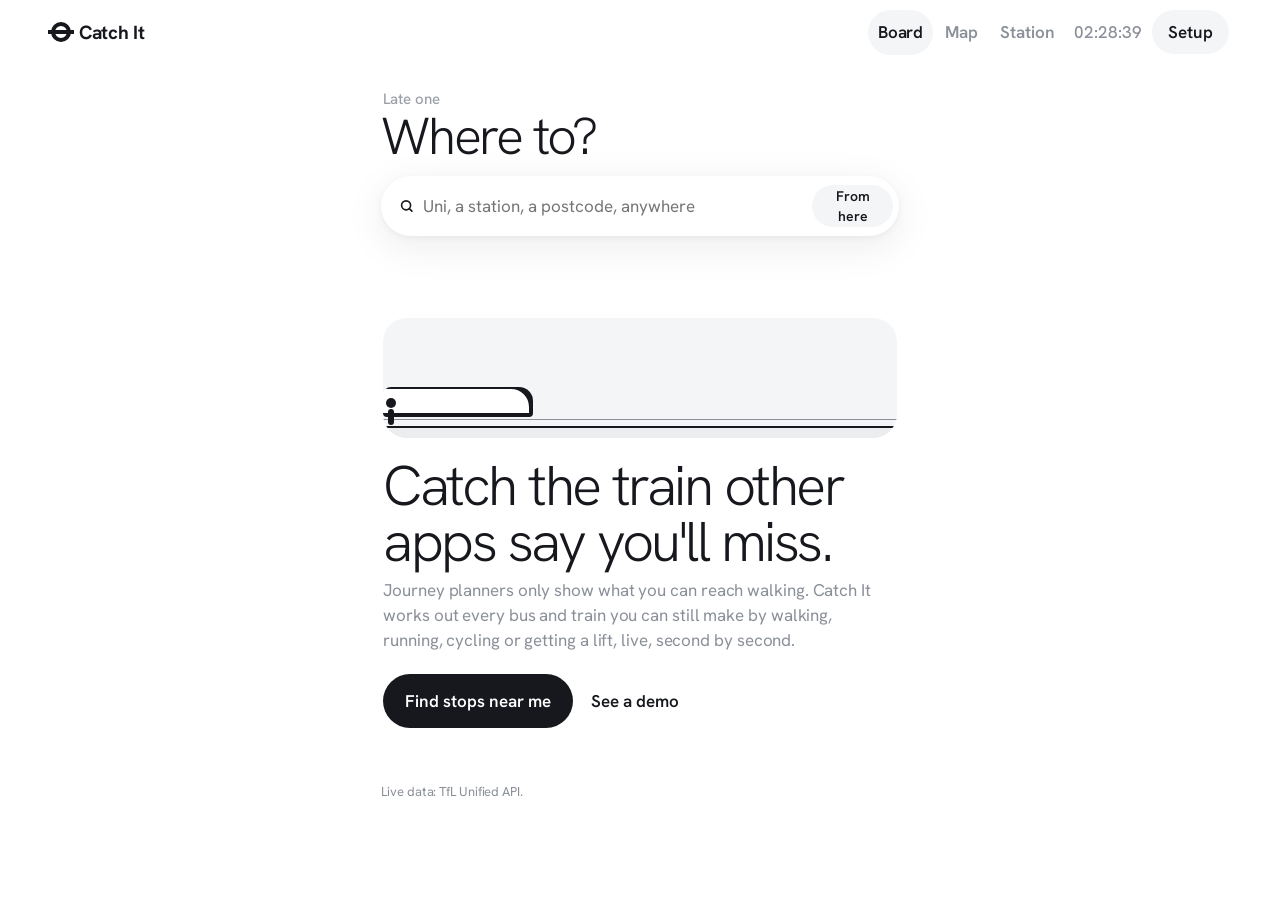
==== commit c3dc76cf: "Catch It map rebuild: light 2.5D default, repaint only when moving (~15 fps cap for 3D), capped 3D b" ====
--- a/catch-it/index.html
+++ b/catch-it/index.html
@@ -199,7 +199,7 @@
 @media(prefers-reduced-motion:reduce){.busnow{transition:none}}
 </style>
 <link href="https://fonts.googleapis.com/css2?family=Hanken+Grotesk:wght@200;300;400;500;600;700&display=swap" rel="stylesheet">
-<link rel="stylesheet" href="ui.css?v=1795556748">
+<link rel="stylesheet" href="ui.css?v=1795557334">
 </head>
 <body class="tabs">
 <div class="top">
@@ -743,7 +743,7 @@
   return mlP || (mlP = new Promise((ok, no) => {
     const l = document.createElement('link'); l.rel = 'stylesheet'; l.href = 'https://unpkg.com/maplibre-gl@5.24.1/dist/maplibre-gl.css'; document.head.appendChild(l);
     const s = document.createElement('script'); s.src = 'https://unpkg.com/maplibre-gl@5.24.1/dist/maplibre-gl.js';
-    s.onload = () => { const s2 = document.createElement('script'); s2.src = 'mapstyle.js?v=1795555058'; s2.onload = ok; s2.onerror = no; document.head.appendChild(s2); }; s.onerror = no; document.head.appendChild(s);
+    s.onload = () => { const s2 = document.createElement('script'); s2.src = 'mapstyle.js?v=1795557334'; s2.onload = ok; s2.onerror = no; document.head.appendChild(s2); }; s.onerror = no; document.head.appendChild(s);
   }));
 }
 const EMPTY = {type: 'FeatureCollection', features: []};
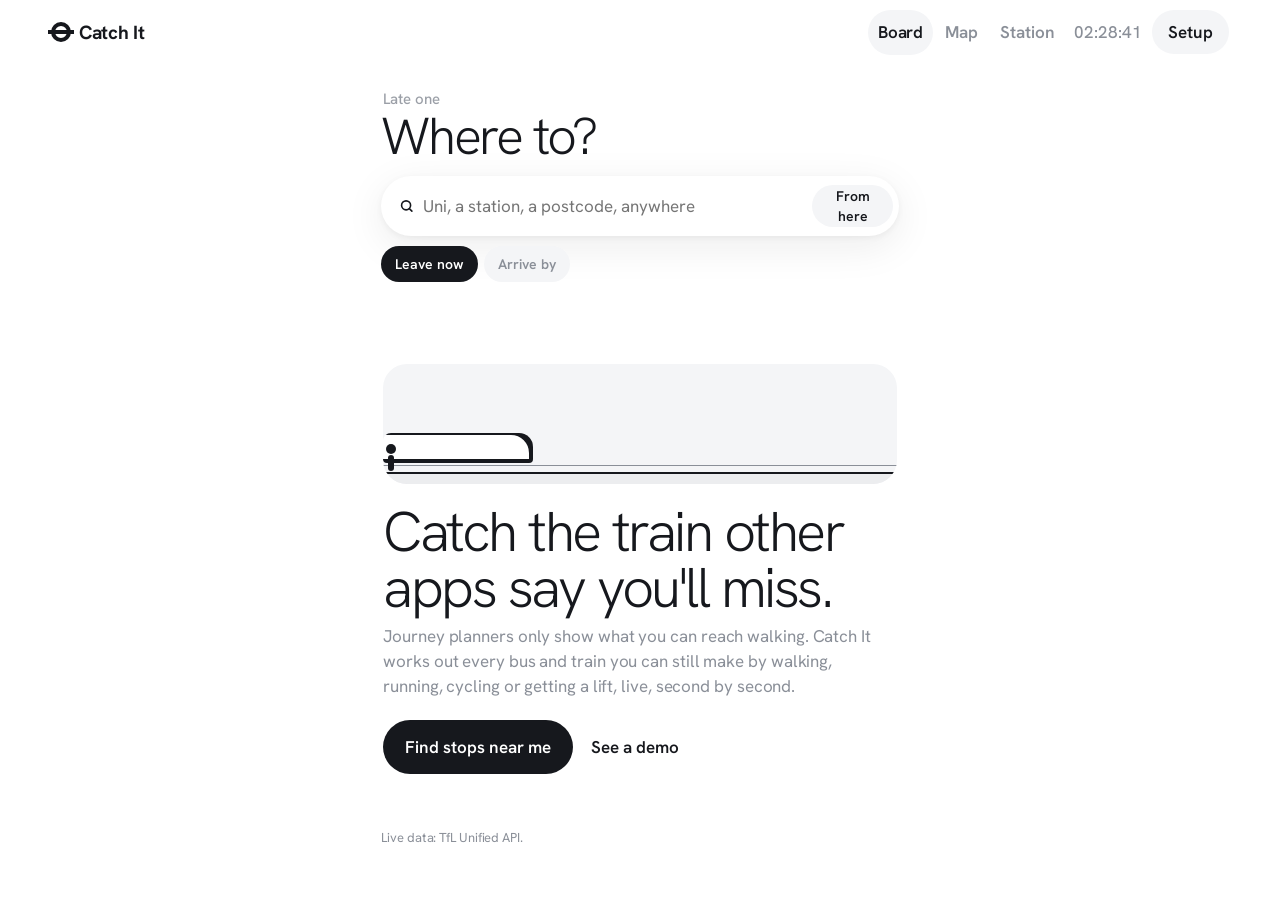
==== commit e182b8ab: "Catch It: arrive-by + weekly trips, last train home, rain window, disruption radar, live crowding, i" ====
--- a/catch-it/index.html
+++ b/catch-it/index.html
@@ -199,7 +199,11 @@
 @media(prefers-reduced-motion:reduce){.busnow{transition:none}}
 </style>
 <link href="https://fonts.googleapis.com/css2?family=Hanken+Grotesk:wght@200;300;400;500;600;700&display=swap" rel="stylesheet">
-<link rel="stylesheet" href="ui.css?v=1795557334">
+<link rel="stylesheet" href="ui.css?v=1795558196">
+<link rel="manifest" href="manifest.webmanifest">
+<link rel="apple-touch-icon" href="icon-192.png">
+<meta name="apple-mobile-web-app-capable" content="yes">
+<meta name="apple-mobile-web-app-title" content="Catch It">
 </head>
 <body class="tabs">
 <div class="top">
@@ -216,9 +220,11 @@
     <h1>Where to?</h1>
     <div class="sbox"><svg width="20" height="20" viewBox="0 0 24 24" fill="none" stroke="#6950a1" stroke-width="2.5" stroke-linecap="round" aria-hidden="true"><circle cx="11" cy="11" r="7"/><path d="M20 20l-4-4"/></svg><input id="wq" type="search" placeholder="Uni, a station, a postcode, anywhere" autocomplete="off" aria-label="Where to?"><button id="wMe" title="Start from where I am now">From here</button></div>
     <div id="wSugg"></div>
+    <div class="when2" role="group" aria-label="When"><button data-w="now" aria-pressed="true">Leave now</button><button data-w="by" aria-pressed="false">Arrive by</button><input type="time" id="byT" aria-label="Arrive by time" hidden></div>
     <div class="wchips" id="wChips"></div>
     <div id="wRes"></div>
   </section>
+  <section class="radar" id="radar" hidden></section>
   <p class="sum" id="sum"></p>
   <div class="strip" id="strip" aria-hidden="true"></div>
   <section id="hero" class="call calm" aria-live="polite"></section>
@@ -234,6 +240,7 @@
   <p class="note" id="foot"></p>
 </main>
 
+<button id="installBtn" class="install" hidden>Install Catch It</button>
 <div class="drawer" id="detail"><div class="sheet" id="detailSheet"></div></div>
 <div class="drawer" id="setup"><div class="sheet" id="setupSheet"></div></div>
 
@@ -275,6 +282,7 @@
   else mins = cfg.liftPickup + (L.lift ?? W * F.drive);
   if (m !== 'lift') mins *= phys(p, m, mins).f;
   const wet = (m !== 'lift' && wx.rain > 0.2) ? 1.08 : 1;
+  mins += crowdExtra(p);
   return (mins * wet + (+p.platform || 0)) * 60;
 }
 function modeSigma(p, m, T) { return 0.12 * T + 20 + (m === 'lift' ? cfg.liftPickup * 15 : 0); }
@@ -385,13 +393,15 @@
   const win = cfg.window * 60e3;
   deps = out.filter(d => d.raw > now - 60e3 && d.raw < now + win).map(d => { d.t = kalman(d.key, d.raw, d.sigma); return d; }).sort((a, b) => a.t - b.t).slice(0, 14);
   lastErr = errs.join(', '); if (out.length || !errs.length) lastOk = Date.now();
-  render();
+  if (deps.length) { try { localStorage.setItem('catchit.last', JSON.stringify({at: now, deps: deps.map(d => Object.assign({}, d, {calls: undefined}))})); } catch (e) {} }
+  else if (errs.length) { try { const c = JSON.parse(localStorage.getItem('catchit.last') || 'null'); if (c && now - c.at < 45 * 60e3) { deps = c.deps.filter(d => d.t > now - 60e3); lastErr = 'Offline: showing departures saved at ' + hhmm(c.at); } } catch (e) {} }
+  render(); radarTick.ran || (radarTick.ran = 1, radarTick());
 }
 async function weather() {
   const p = cfg.places.find(q => q.lat); if (!p || demo) return;
   try {
-    const w = await getJSON('https://api.open-meteo.com/v1/forecast?latitude=' + p.lat + '&longitude=' + p.lon + '&current=precipitation,temperature_2m,wind_speed_10m,wind_direction_10m');
-    wx = {rain: w.current.precipitation, temp: w.current.temperature_2m, wind: w.current.wind_speed_10m, wdir: w.current.wind_direction_10m};
+    const w = await getJSON('https://api.open-meteo.com/v1/forecast?latitude=' + p.lat + '&longitude=' + p.lon + '&current=precipitation,temperature_2m,wind_speed_10m,wind_direction_10m&minutely_15=precipitation&forecast_minutely_15=10&timezone=GMT');
+    wx = {rain: w.current.precipitation, temp: w.current.temperature_2m, wind: w.current.wind_speed_10m, wdir: w.current.wind_direction_10m, m15: (w.minutely_15?.time || []).map((s, i) => ({t: Date.parse(s + 'Z'), mm: w.minutely_15.precipitation[i] || 0}))};
   } catch (e) {}
   // height of each stop above home (Open-Meteo elevation, 90 m DEM) for the hill model
   const need = cfg.home ? cfg.places.filter(q => q.lat && q.dz == null) : [];
@@ -401,6 +411,37 @@
     need.forEach((q, i) => { q.dz = +(r.elevation[i + 1] - r.elevation[0]).toFixed(1); }); save();
   } catch (e) {}
 }
+
+/* ---------- how busy: TfL live crowding as a share of the usual level at this time ----------
+   busier than usual slows the walk to the platform: extra = min(3, (share − 1) × 2.5) minutes */
+const crowd = {};
+async function crowdTick() {
+  for (const p of cfg.places) { const id = p.tflId || ''; if (!/^9[14]0G/.test(id)) continue;
+    try { const r = await getJSON(`${TFL}/crowding/${encodeURIComponent(id)}/Live`); crowd[p.id] = r.dataAvailable ? r.percentageOfBaseline : null; } catch (e) { crowd[p.id] = null; } }
+}
+function crowdExtra(p) { const c = crowd[p.id]; return c && c > 1.15 ? Math.min(3, (c - 1) * 2.5) : 0; }
+function crowdTxt(p) { const c = crowd[p.id]; if (c == null) return ''; return c > 1.15 ? `${esc(p.name)} is busier than usual (${Math.round(c * 100)}% of normal), so allow ${Math.round(crowdExtra(p) * 60)} s more` : c < 0.6 ? `${esc(p.name)} is quieter than usual` : ''; }
+crowdTick(); setInterval(crowdTick, 300000);
+
+/* ---------- disruption radar: live and planned problems on your TfL lines for the next 7 days ---------- */
+async function radarTick() {
+  const ids = [...new Set(deps.filter(d => d.src === 'TfL').map(d => d.lineId).concat(cfg.places.some(p => /^910G/.test(p.tflId || '')) ? ['elizabeth'] : []))].slice(0, 12);
+  const box = $('#radar'); if (!ids.length || demo) { box.hidden = true; return; }
+  const day = d => d.toISOString().slice(0, 10), a = new Date(), z = new Date(Date.now() + 7 * 864e5);
+  try {
+    const [live, plan] = await Promise.all([getJSON(`${TFL}/Line/${ids.join(',')}/Status`), getJSON(`${TFL}/Line/${ids.join(',')}/Status/${day(a)}/to/${day(z)}`).catch(() => [])]);
+    const items = [], seen = new Set();
+    for (const [src, list] of [['now', live], ['soon', plan]]) for (const l of list || []) for (const s of l.lineStatuses || []) {
+      if (s.statusSeverity === 10 || !s.reason) continue; const key = l.id + s.reason.slice(0, 80); if (seen.has(key)) continue; seen.add(key);
+      const vp = (s.validityPeriods || []).map(v => [Date.parse(v.fromDate), Date.parse(v.toDate)]).filter(v => v[1] > Date.now()).sort((x, y) => x[0] - y[0])[0];
+      items.push({line: l.name, id: l.id, sev: s.statusSeverityDescription, reason: s.reason.replace(/\s+/g, ' ').trim(), from: vp?.[0], to: vp?.[1], now: src === 'now' || (vp && vp[0] <= Date.now())});
+    }
+    box.hidden = !items.length; if (!items.length) return;
+    const when = i => i.now ? 'now' : new Date(i.from).toLocaleDateString('en-GB', {weekday: 'long', day: 'numeric', month: 'short'}) + (i.to ? ' to ' + new Date(i.to).toLocaleDateString('en-GB', {weekday: 'short', day: 'numeric', month: 'short'}) : '');
+    box.innerHTML = `<h3>Heads up</h3>` + items.slice(0, 4).map(i => `<details><summary><span class="pill" style="background:${LINE_COL[i.id] || '#3b3f5c'}">${esc(i.line)}</span> <b>${esc(i.sev)}</b> <span class="note">${esc(when(i))}</span></summary><p>${esc(i.reason)}</p></details>`).join('');
+  } catch (e) { box.hidden = true; }
+}
+setTimeout(radarTick, 4000); setInterval(radarTick, 600000);
 
 /* ---------- physics of getting there ----------
    wind: hold your effort (power) fixed and solve  c·v + ½ρ·CdA·(v + w)²·v = P0  for v, where w is the headwind
@@ -467,12 +508,24 @@
 /* Dark Sky-style: one plain sentence for the next hour, and a 60-minute strip where each departure is a mark */
 const verbOf = k => ({run: 'run', bike: 'cycle', lift: 'get a lift', walk: 'walk'})[k];
 function nextHour(now) { return deps.filter(d => !d.cancelled && d.t > now && d.t - now < 3600e3).map(d => { const p = placeOf(d.placeId); return {d, v: p ? verdict(d, p, now) : {cls: 'n'}}; }); }
+/* rain window: is there rain (≥ 0.1 mm per 15 min) while you'd be walking? if so, is there a later train you can catch with a dry walk? */
+function wetBetween(a, b) { return (wx.m15 || []).some(s => s.t < b && s.t + 900e3 > a && s.mm >= 0.1); }
+function rainNote(b, now) {
+  if (!wx.m15?.length || b.m.k === 'lift') return '';
+  const go = now + Math.max(0, b.li) * 1000, walk = modeSecs(b.p, b.m.k) * 1000;
+  if (wetBetween(go, go + walk)) {
+    const dry = deps.filter(x => x.t > b.d.t && x.placeId === b.d.placeId && !x.cancelled).find(x => { const p = placeOf(x.placeId), l = leaveIn(x, p, b.m.k, now); return l > 0 && !wetBetween(now + l * 1000, now + l * 1000 + walk); });
+    return dry ? `Rain on your walk. The ${hhmm(dry.t)} ${shortName(dry)} lets you walk once it's dry.` : 'Rain on your walk, and it lasts a while: take a coat.';
+  }
+  const next = (wx.m15 || []).find(s => s.t > go + walk && s.mm >= 0.1 && s.t - now < 90 * 60e3);
+  return next ? `Dry for your walk. Rain from about ${hhmm(next.t)}, so leaving on time keeps you dry.` : '';
+}
 function drawSummary(now) {
   const el = $('#sum'), st = $('#strip'); if (!el) return;
   if (!deps.length) { el.textContent = ''; st.innerHTML = ''; st.hidden = true; return; }
   const L = nextHour(now), ok = L.filter(x => x.v.cls === 'g' || x.v.cls === 'a'), b = best(now);
   el.innerHTML = ok.length && b ? `<b>Next hour:</b> ${ok.length} ${ok.length === 1 ? 'departure' : 'departures'} you can still catch. The best is the ${hhmm(b.d.t)} ${esc(shortName(b.d))}${b.m.k !== 'walk' ? ' if you ' + verbOf(b.m.k) : ''}.` : '<b>Next hour:</b> nothing you can still catch from here. Try Where to? for another way.';
-  if (b) { const pn = physNote(b.p, b.m.k); if (pn) el.innerHTML += `<br><span class="phys">${esc(pn)}</span>`; }
+  if (b) { const pn = physNote(b.p, b.m.k); if (pn) el.innerHTML += `<br><span class="phys">${esc(pn)}</span>`; const rn = rainNote(b, now); if (rn) el.innerHTML += `<br><span class="phys rain">${esc(rn)}</span>`; }
   st.hidden = false;
   if (!st.dataset.built) { st.dataset.built = '1'; st.innerHTML = '<i class="sl"></i>' + [0, 5, 10, 20, 60].map(m => `<span class="sx" style="left:${fisheye(m / 60) * 100}%">${m ? m + ' min' : 'now'}</span>`).join('') + '<div class="sm" id="sm"></div>'; }
   const sm = $('#sm'), have = new Set();
@@ -628,7 +681,8 @@
   const ok = b.pr >= cfg.want, d = b.d;
   h.className = 'call' + (ok ? '' : ' calm');
   const alts = deps.filter(x => x !== d && !x.cancelled).map(x => ({x, v: verdict(x, placeOf(x.placeId), now)})).filter(o => o.v.cls === 'g' || o.v.cls === 'a').slice(0, 4);
-  h.innerHTML = `<div class="top2"><span class="pill" style="background:${d.colour}">${esc(shortLine(d))}</span><span>${hhmm(d.t)} to ${esc(d.dest)}</span><span style="opacity:.75">${esc(d.platform || '')}${d.platform ? ', ' : ''}${esc(b.p.name)}</span></div>
+  const ct = crowdTxt(b.p);
+  h.innerHTML = `${ct ? `<p class="crowd">${ct}</p>` : ''}<div class="top2"><span class="pill" style="background:${d.colour}">${esc(shortLine(d))}</span><span>${hhmm(d.t)} to ${esc(d.dest)}</span><span style="opacity:.75">${esc(d.platform || '')}${d.platform ? ', ' : ''}${esc(b.p.name)}</span></div>
     <div class="big"><span class="verb" style="color:${ok ? '#fff' : b.m.col}">${svgI(b.m.k).replace('<svg', '<svg style="width:18px;height:18px;vertical-align:-3px;margin-right:4px"')}${esc(b.m.label)}</span><span class="l" id="leaveLbl">leave in</span></div>
     <div class="big" style="margin-top:0"><b id="leaveTxt">--</b></div>
     <div class="race" aria-hidden="true">
@@ -637,7 +691,7 @@
     </div>
     <p class="raceTxt" id="raceTxt"></p>
     <div class="odds"><div class="bar"><i id="prBar" style="width:${Math.round(b.pr * 100)}%;background:${ok ? '#3dd39a' : '#e0a21f'}"></i></div><span><span id="heroPr">${Math.round(b.pr * 100)}</span>% chance${demo ? ' (demo)' : ''}</span></div>
-    <div class="acts"><button class="main" id="goBtn">I'm going</button><button id="remBtn">${remind ? 'Reminder set' : 'Remind me'}</button><button id="snzBtn" title="Hide this one and show the next">Snooze</button>${b.m.k === 'lift' || cfg.liftOn ? '<button id="liftAsk">Ask a friend for a lift</button>' : ''}${demo ? '<button id="exitDemo">Exit demo</button>' : ''}<button id="missBtn">Missed it?</button></div>
+    <div class="acts"><button class="main" id="goBtn">I'm going</button><button id="remBtn">${remind ? 'Reminder set' : 'Remind me'}</button><button id="snzBtn" title="Hide this one and show the next">Snooze</button>${b.m.k === 'lift' || cfg.liftOn ? '<button id="liftAsk">Ask a friend for a lift</button>' : ''}${demo ? '<button id="exitDemo">Exit demo</button>' : ''}<button id="missBtn">Missed it?</button><button id="shareBtn">Share my ETA</button></div>
     ${alts.length ? `<p class="lbl" style="color:inherit;opacity:.7;margin:16px 0 0">Plan B</p><div class="alts">${alts.map(o => `<button class="alt" data-k="${esc(o.x.key)}"><span><span class="pill" style="background:${o.x.colour};height:20px;font-size:11px;min-width:30px">${esc(shortLine(o.x))}</span> ${hhmm(o.x.t)}</span><small class="${o.v.cls}">${esc(o.v.txt.replace('✓ ', ''))}</small></button>`).join('')}</div>` : ''}`;
   h.dataset.key = d.key; h.dataset.m = b.m.k;
   $('#goBtn').addEventListener('click', () => startTrip(b.p, b.m.k, b.d));
@@ -645,6 +699,7 @@
   $('#remBtn').addEventListener('click', () => setRemind(b));
   $('#snzBtn')?.addEventListener('click', () => snooze(b.d.key));
   $('#missBtn')?.addEventListener('click', () => missedPlan(b.d));
+  $('#shareBtn')?.addEventListener('click', () => shareEta(b.d, b.p));
   $('#exitDemo')?.addEventListener('click', exitDemo);
   h.querySelectorAll('.alt').forEach(a => a.addEventListener('click', () => { const x = deps.find(q => q.key === a.dataset.k); if (x) openDetail(x); }));
 }
@@ -892,8 +947,11 @@
 function origin() { return WQ.here || (cfg.home ? {lat: cfg.home[1], lon: cfg.home[0], name: 'home'} : null); }
 function drawChips() {
   const ds = cfg.dests || [];
-  $('#wChips').innerHTML = ds.map((d, i) => `<button data-d="${i}">★ ${esc(d.name)}</button>`).join('');
-  $('#wChips').querySelectorAll('button').forEach(b => b.addEventListener('click', () => planTo(ds[+b.dataset.d])));
+  const DAYS = ['Sun', 'Mon', 'Tue', 'Wed', 'Thu', 'Fri', 'Sat'], tt = cfg.timetable || [];
+  $('#wChips').innerHTML = (cfg.home ? '<button id="lastBtn">Last train home</button>' : '') + tt.map((x, i) => `<button data-tt="${i}">${DAYS[x.dow]} ${x.time}, ${esc(x.name)}</button>`).join('') + ds.map((d, i) => `<button data-d="${i}">★ ${esc(d.name)}</button>`).join('');
+  $('#lastBtn')?.addEventListener('click', lastHome);
+  $('#wChips').querySelectorAll('[data-tt]').forEach(b => b.addEventListener('click', () => { const x = tt[+b.dataset.tt]; arriveBy(x, nextOcc(x)); }));
+  $('#wChips').querySelectorAll('[data-d]').forEach(b => b.addEventListener('click', () => { setWhen(null); planTo(ds[+b.dataset.d]); }));
 }
 async function suggest(q) {
   q = q.trim(); if (q.length < 3) { $('#wSugg').innerHTML = ''; return; }
@@ -928,8 +986,10 @@
   if (!o) { $('#wRes').innerHTML = '<div class="plan"><b>Where are you starting from?</b><p class="note">Tap "From here", or add your home in Setup.</p></div>'; return; }
   cfg.dests = [dest, ...(cfg.dests || []).filter(d => d.name !== dest.name)].slice(0, 6); save(); drawChips();
   $('#wRes').innerHTML = '<div class="plan"><p class="note" style="margin:0">Finding every train and bus you could still catch…</p></div>';
-  const now = Date.now(), qs = [now - 15 * 60000, now + 6 * 60000].map(ms => { const j = jpTime(ms); return getJSON(`${TFL}/Journey/JourneyResults/${o.lat.toFixed(5)},${o.lon.toFixed(5)}/to/${dest.lat.toFixed(5)},${dest.lon.toFixed(5)}?date=${j.date}&time=${j.time}&timeIs=Departing&journeyPreference=leasttime`).catch(() => null); });
+  const now = Date.now(), JP = (ms, kind) => { const j = jpTime(ms); return getJSON(`${TFL}/Journey/JourneyResults/${o.lat.toFixed(5)},${o.lon.toFixed(5)}/to/${dest.lat.toFixed(5)},${dest.lon.toFixed(5)}?date=${j.date}&time=${j.time}&timeIs=${kind}&journeyPreference=leasttime`).catch(() => null); };
+  const qs = WQ.by ? [JP(WQ.by, 'Arriving'), JP(WQ.by - 20 * 60000, 'Arriving')] : [JP(now - 15 * 60000, 'Departing'), JP(now + 6 * 60000, 'Departing')];
   const out = (await Promise.all(qs)).filter(Boolean), seen = new Set(), js = [];
+  if (WQ.to !== dest) return;   // a newer search replaced this one
   for (const r of out) for (const j of r.journeys || []) { const k = j.legs.map(l => l.departureTime + l.mode.id).join('|'); if (!seen.has(k)) { seen.add(k); js.push(j); } }
   if (!js.length) { $('#wRes').innerHTML = `<div class="plan"><b>No journeys found</b><p class="note">TfL's planner covers London and the South East. Try a nearer place or a station name.</p></div>`; return; }
   WQ.res = js.map(j => {
@@ -945,8 +1005,25 @@
   const T = modeTravel(k, r.w) * 60, sm = 0.12 * T + 20, sl = (r.dep - now) / 1000 - T - cfg.buffer;
   return {ok: Phi(sl / Math.sqrt(60 * 60 + sm * sm)) >= cfg.want, pr: Phi(sl / Math.sqrt(3600 + sm * sm)), leave: sl - 0.8416 * Math.sqrt(3600 + sm * sm)};
 }
+/* arrive by: for each way of getting to the first stop, the latest leave time that still gives an 80% chance:
+   leave = first departure − your travel − buffer − 0.84·σ  (σ combines the departure's and your trip's spread) */
+function latestLeave(r, k) { if (!r.tl) return r.start; const T = modeTravel(k, r.w) * 60, sm = 0.12 * T + 20; return r.dep - (T + cfg.buffer + 0.8416 * Math.sqrt(3600 + sm * sm)) * 1000; }
+function drawArrive() {
+  const now = Date.now(), R = WQ.res.filter(r => r.arr <= WQ.by + 60000);
+  if (!R.length) { $('#wRes').innerHTML = '<div class="plan"><b>No journey arrives by then.</b><p class="note">Try a later time.</p></div>'; return; }
+  const ms = MODES.filter(m => m.k === 'walk' || (m.k === 'lift' ? cfg.liftOn : cfg.today?.[m.k] !== false));
+  const rows = ms.map(m => { const best = R.map(r => ({r, at: latestLeave(r, m.k)})).sort((a, b) => b.at - a.at)[0]; return {m, ...best}; });
+  const w = rows.find(x => x.m.k === 'walk'), top = rows.reduce((a, b) => b.at > a.at ? b : a), extra = w ? Math.round((top.at - w.at) / 60000) : 0;
+  const dow = new Date(WQ.by).getDay(), hm = hhmm(WQ.by), DAYS = ['Sun', 'Mon', 'Tue', 'Wed', 'Thu', 'Fri', 'Sat'];
+  $('#wRes').innerHTML = `<div class="plan">${WQ.tt ? `<p class="auto">${esc(WQ.tt)}</p>` : ''}<h3>Be at ${esc(WQ.to.name)} by ${hm}</h3>
+    <p style="margin:6px 0 4px;font-size:18px">${extra >= 2 ? `${top.m.label} and you can leave <b>${extra} min later</b>` : `Leave by <b>${hhmm(top.at)}</b>`}</p>
+    ${rows.sort((a, b) => b.at - a.at).map(x => `<div class="opt"><div class="row3"><span><b style="color:${x.m.col}">${x.m.label}</b>: leave by <b>${hhmm(x.at)}</b>${x.at < now ? ' <span class="x">(already passed)</span>' : ` <span class="note">(in ${mmss((x.at - now) / 1000)})</span>`}</span><span class="note">arrive ${hhmm(x.r.arr)}</span></div><p class="note" style="margin:2px 0 0">${x.r.tl ? esc((x.r.tl.routeOptions?.[0]?.name || x.r.tl.mode.name) + ' from ' + x.r.tl.departurePoint.commonName + ' at ' + hhmm(x.r.dep)) : 'Walk all the way'}</p></div>`).join('')}
+    <button class="go" id="ttSave" style="margin-top:12px">Every ${DAYS[dow]} at ${hm}</button> <span class="note">saves this as a weekly trip</span></div>`;
+  $('#ttSave').addEventListener('click', e => { cfg.timetable = (cfg.timetable || []).filter(x => !(x.dow === dow && x.time === hm && x.name === WQ.to.name)).concat([{dow, time: hm, name: WQ.to.name, lat: WQ.to.lat, lon: WQ.to.lon}]); save(); e.target.textContent = 'Saved'; drawChips(); });
+}
 function drawPlan() {
   const now = Date.now(), R = WQ.res; if (!R) return;
+  if (WQ.by) return drawArrive();
   const ms = MODES.filter(m => m.k === 'walk' || (m.k === 'lift' ? cfg.liftOn : cfg.today?.[m.k] !== false));
   const pick = ms.map(m => { const r = R.find(x => catchable(x, m.k, now).ok); return r ? {m, r, c: catchable(r, m.k, now)} : null; }).filter(Boolean);
   if (!pick.length) { $('#wRes').innerHTML = '<div class="plan"><b>Nothing catchable right now</b></div>'; return; }
@@ -979,8 +1056,42 @@
 $('#hi').textContent = greet();
 let wqT; $('#wq').addEventListener('input', e => { clearTimeout(wqT); wqT = setTimeout(() => suggest(e.target.value), 380); });
 $('#wMe').addEventListener('click', () => navigator.geolocation?.getCurrentPosition(g => { WQ.here = {lat: g.coords.latitude, lon: g.coords.longitude, name: 'here'}; $('#wMe').textContent = 'From here ✓'; if (WQ.to) planTo(WQ.to); }, () => { $('#wMe').textContent = 'No location'; }, {enableHighAccuracy: true, timeout: 10000}));
+function nextOcc(x) { const n = new Date(), [h, m] = x.time.split(':').map(Number); const d = new Date(n); d.setHours(h, m, 0, 0); let add = (x.dow - n.getDay() + 7) % 7; if (add === 0 && d < n) add = 7; d.setDate(d.getDate() + add); return d.getTime(); }
+function setWhen(by) { WQ.by = by; document.querySelectorAll('.when2 button').forEach(b => b.setAttribute('aria-pressed', String((b.dataset.w === 'by') === !!by))); $('#byT').hidden = !by; if (by) $('#byT').value = hhmm(by); }
+function arriveBy(dest, by, label) { setWhen(by); WQ.tt = label || ''; $('#wq').value = dest.name; planTo(dest, false); }
+document.querySelectorAll('.when2 button').forEach(b => b.addEventListener('click', () => { if (b.dataset.w === 'now') { setWhen(null); WQ.tt = ''; } else { const d = new Date(Date.now() + 60 * 60000); d.setMinutes(Math.ceil(d.getMinutes() / 5) * 5, 0, 0); setWhen(d.getTime()); } if (WQ.to) planTo(WQ.to, false); }));
+$('#byT').addEventListener('change', e => { const [h, m] = e.target.value.split(':').map(Number); const d = new Date(); d.setHours(h, m, 0, 0); if (d < new Date()) d.setDate(d.getDate() + 1); WQ.by = d.getTime(); if (WQ.to) planTo(WQ.to, false); });
+
+/* ---------- last train home: the latest departure whose journey is still "normal" ----------
+   binary search on departure time (15-min precision, ≤ 6 h ahead): a time is good if TfL offers a journey starting within
+   30 min that takes ≤ max(1.6 × today's quickest, quickest + 25 min). After that you're on slow night routes. */
+async function lastHome() {
+  const o = WQ.here; if (!o) { $('#wRes').innerHTML = '<div class="plan"><b>Tap "From here" first</b><p class="note">Last train home needs to know where you are now.</p></div>'; return; }
+  const H = {lat: cfg.home[1], lon: cfg.home[0]}; WQ.to = null; WQ.res = null;
+  $('#wRes').innerHTML = '<div class="plan"><p class="note" style="margin:0">Searching tonight\'s timetable for your last good way home…</p></div>';
+  const RAIL = /elizabeth|national-rail|tube|overground|dlr|tram/, rail = x => x.legs.some(l => RAIL.test(l.mode.id));
+  const q = async ms => { const j = jpTime(ms); try { const r = await getJSON(`${TFL}/Journey/JourneyResults/${o.lat.toFixed(5)},${o.lon.toFixed(5)}/to/${H.lat.toFixed(5)},${H.lon.toFixed(5)}?date=${j.date}&time=${j.time}&timeIs=Departing&journeyPreference=leasttime`); return (r.journeys || []).map(x => ({x, start: Date.parse(x.startDateTime), arr: Date.parse(x.arrivalDateTime), dur: x.duration, rail: rail(x)})); } catch (e) { return []; } };
+  const now = Date.now(), base = await q(now); if (!base.length) { $('#wRes').innerHTML = '<div class="plan"><b>No journeys found from here.</b></div>'; return; }
+  // a 'good' way home uses a train if today's quickest does, and isn't much slower than the quickest
+  const quick = Math.min(...base.map(b => b.dur)), needRail = base.some(b => b.rail), lim = Math.max(1.35 * quick, quick + 20), ok = b => b.dur <= lim && (!needRail || b.rail);
+  const goodAt = async ms => (await q(ms)).filter(b => b.start - ms < 30 * 60000 && ok(b)).sort((a, b) => b.start - a.start)[0] || null;
+  let lo = now, hi = now + 6 * 3600e3, best = base.filter(ok).sort((a, b) => b.start - a.start)[0];
+  const atHi = await goodAt(hi); if (atHi) { best = atHi; lo = hi; }
+  while (hi - lo > 15 * 60000) { const mid = (lo + hi) / 2, g = await goodAt(mid); if (g) { lo = mid; best = g.start > (best?.start || 0) ? g : best; } else hi = mid; }
+  if (!best) { $('#wRes').innerHTML = '<div class="plan"><b>No normal journey home tonight.</b></div>'; return; }
+  const legs = best.x.legs, tl = legs.find(l => l.mode.id !== 'walking'), name = tl ? (tl.routeOptions?.[0]?.name || tl.mode.name) : 'Walk';
+  const leave = best.start, late = Math.round((leave - now) / 60000);
+  $('#wRes').innerHTML = `<div class="plan"><h3>${needRail ? 'Last train home' : 'Last good way home'}</h3>
+    <p style="font-size:18px;margin:6px 0">Leave by <b>${hhmm(leave)}</b>${late > 0 ? ` <span class="note">(in ${Math.floor(late / 60) ? Math.floor(late / 60) + ' h ' : ''}${late % 60} min)</span>` : ''}</p>
+    <p>${esc(name)}${tl ? ' from ' + esc(tl.departurePoint.commonName) + ' at ' + hhmm(Date.parse(tl.departureTime)) : ''}, home by ${hhmm(best.arr)} (${best.dur} min).</p>
+    <p class="note">After that you'd need ${needRail ? 'night buses or much slower routes' : 'routes taking over ' + Math.round(lim) + ' min'}.</p>
+    <button class="go" id="lastRem">Remind me 20 min before</button></div>`;
+  $('#lastRem').addEventListener('click', async e => { try { if (Notification.permission === 'default') await Notification.requestPermission(); } catch (er) {} setTimeout(() => { try { new Notification('Last train home soon', {body: `Leave by ${hhmm(leave)} for the ${name}`}); } catch (er) {} try { navigator.vibrate?.([300, 120, 300]); } catch (er) {} }, Math.max(0, leave - 20 * 60000 - Date.now())); e.target.textContent = 'Reminder set (keep this page open)'; });
+}
 drawChips();
-{ const hb = habitNow(); if (hb && origin()) { WQ.auto = true; $('#wq').value = hb.h.name; planTo(hb.h, false); } }
+{ const n = new Date(), soon = (cfg.timetable || []).map(x => ({x, at: nextOcc(x)})).filter(o => o.at - n < 5 * 3600e3).sort((a, b) => a.at - b.at)[0];
+  if (soon && origin()) arriveBy(soon.x, soon.at, `Your ${['Sunday', 'Monday', 'Tuesday', 'Wednesday', 'Thursday', 'Friday', 'Saturday'][soon.x.dow]} ${soon.x.time} at ${soon.x.name}`); }
+{ const hb = habitNow(); if (hb && origin() && !WQ.to) { WQ.auto = true; $('#wq').value = hb.h.name; planTo(hb.h, false); } }
 
 /* ---------- live run coach: GPS pace vs the departure, spoken and buzzed ----------
    remaining route ≈ straight-line distance × 1.3 (typical street detour factor)
@@ -1038,6 +1149,15 @@
   }
 }
 setInterval(() => coachTick(Date.now()), 1000);
+
+/* ---------- share my ETA: a link a friend can open; it keeps updating from the same live TfL data ---------- */
+function shareEta(d, p) {
+  if (!d || !p) return;
+  const o = {l: shortName(d), c: d.colour, dest: d.dest, t: Math.round(d.t), from: p.name, stop: p.tflId || '', veh: d.vehicleId || '', line: d.lineId || '', mode: d.mode};
+  const url = new URL('share.html', location.href); url.searchParams.set('d', btoa(unescape(encodeURIComponent(JSON.stringify(o)))).replace(/=+$/, ''));
+  const msg = `I'm catching the ${hhmm(d.t)} ${shortName(d)} from ${p.name}. Live: ${url}`;
+  if (navigator.share) navigator.share({text: msg}).catch(() => {}); else { navigator.clipboard?.writeText(msg); open('https://wa.me/?text=' + encodeURIComponent(msg), '_blank', 'noopener'); }
+}
 
 /* ---------- ask a friend for a lift: exact pick-up time from the live departure ---------- */
 function askLift(p, d) {
@@ -1336,6 +1456,9 @@
     Object.entries(days).map(([k, list]) => `<h3>${esc(k)}</h3><ol class="tl">${list.map(s => `<li><span class="tt">${hhmm(s.at - s.mins * 60000)}</span><span><b>${verb[s.mode] || 'Went'} to ${esc(s.place)}</b> in ${Math.round(s.mins)} min${s.line ? `, caught the ${s.dep ? hhmm(s.dep) + ' ' : ''}${esc(s.line)}` : ''}${s.saved >= 1 ? `<br><small class="g">${Math.round(s.saved)} min faster than walking</small>` : ''}<br><small class="note">${Math.round(kcal(s))} kcal${s.dist ? ', ' + (s.dist >= 1000 ? (s.dist / 1000).toFixed(1) + ' km' : s.dist + ' m') : ''}</small></span></li>`).join('')}</ol>`).join('');
 }
 drawStory();
+if ('serviceWorker' in navigator) navigator.serviceWorker.register('sw.js').catch(() => {});
+let installEv = null; addEventListener('beforeinstallprompt', e => { e.preventDefault(); installEv = e; $('#installBtn').hidden = false; });
+$('#installBtn').addEventListener('click', async () => { if (!installEv) return; installEv.prompt(); await installEv.userChoice; installEv = null; $('#installBtn').hidden = true; });
 new IntersectionObserver(es => { const tb = $('#thumb'), vis = es[0].isIntersecting; tb.hidden = vis || !$('#goBtn') || !!trip; }, {threshold: 0.15}).observe($('#hero'));
 $('#thGo').addEventListener('click', () => $('#goBtn')?.click());
 drawMoney();
--- a/catch-it/ui.css
+++ b/catch-it/ui.css
@@ -222,3 +222,16 @@
 .thumb[hidden]{display:none}
 .thumb span{font-weight:500}.thumb button{background:var(--bg);color:var(--ink);padding:0 20px}
 @media (min-width:701px){.thumb{bottom:20px;left:50%;right:auto;transform:translateX(-50%);width:min(560px,calc(100% - 24px))}}
+.when2{display:flex;gap:6px;align-items:center;margin-top:10px;flex-wrap:wrap}
+.when2 button{background:var(--fill);min-height:36px;padding:0 14px;font-size:14px;color:var(--muted)}
+.when2 button[aria-pressed=true]{background:var(--ink);color:var(--bg)}
+.when2 input{min-height:36px;width:auto;padding:0 10px;border-radius:999px}
+.radar{margin-top:22px;border-radius:20px;background:var(--fill);padding:12px 16px}
+.radar h3{margin:0 0 6px;font-size:15px;font-weight:600}
+.radar details{border-top:1px solid var(--hair);padding:8px 0}.radar details:first-of-type{border-top:0}
+.radar summary{cursor:pointer;display:flex;gap:8px;align-items:center;flex-wrap:wrap}
+.radar p{margin:6px 0 0;font-size:14px;color:var(--soft)}
+.crowd{margin:0 0 8px;font-size:14px;color:var(--risk)}
+.rain{color:#2f6fde}
+.install{position:fixed;right:14px;top:70px;z-index:20;background:var(--ink);color:var(--bg);padding:0 16px;box-shadow:var(--float)}
+.install[hidden]{display:none}
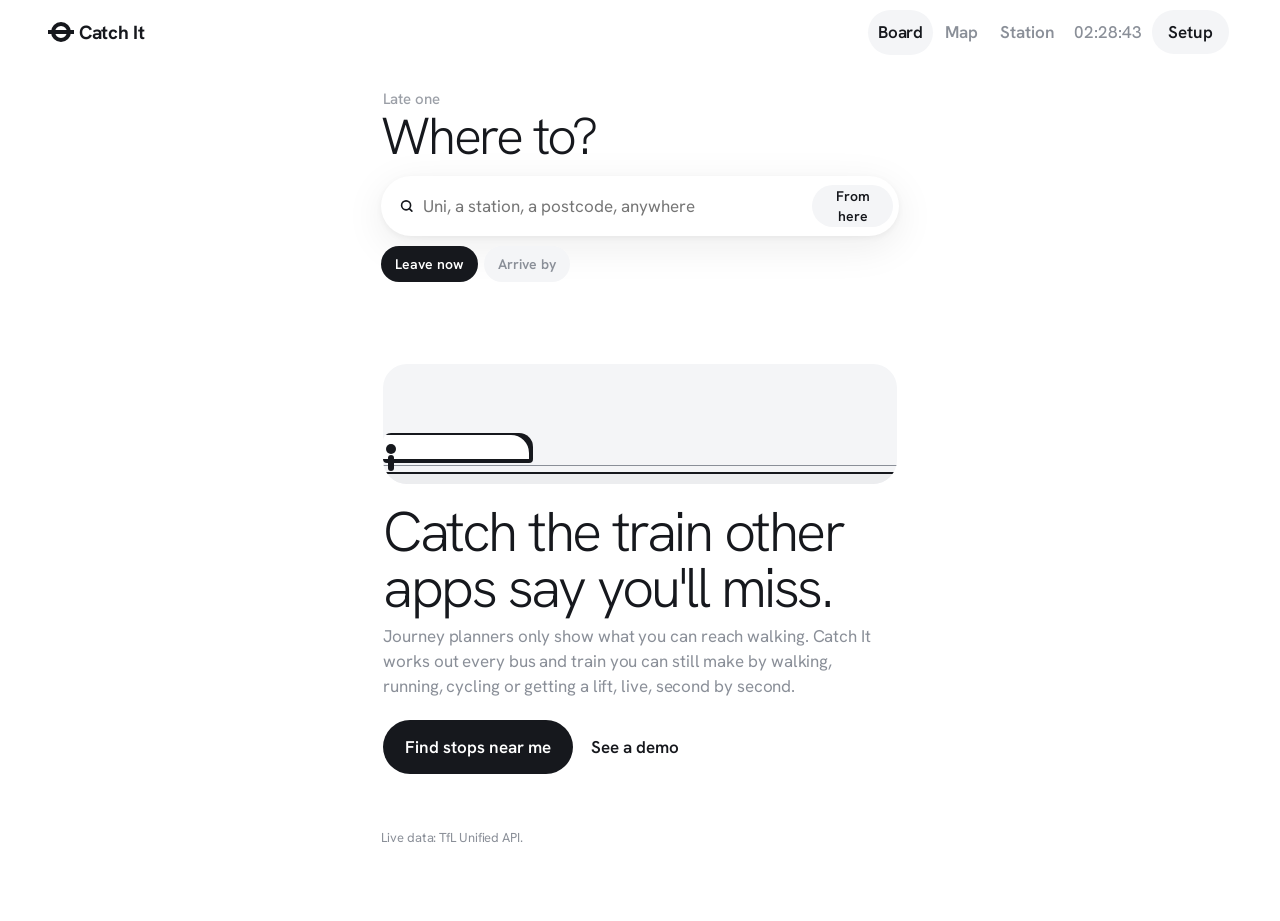
==== commit 73530aa7: "Catch It: clean-up: calmer main card (More), tap-to-open catch zone (faster Board), 4-step first-tim" ====
--- a/catch-it/index.html
+++ b/catch-it/index.html
@@ -199,7 +199,7 @@
 @media(prefers-reduced-motion:reduce){.busnow{transition:none}}
 </style>
 <link href="https://fonts.googleapis.com/css2?family=Hanken+Grotesk:wght@200;300;400;500;600;700&display=swap" rel="stylesheet">
-<link rel="stylesheet" href="ui.css?v=1795558196">
+<link rel="stylesheet" href="ui.css?v=1795559079">
 <link rel="manifest" href="manifest.webmanifest">
 <link rel="apple-touch-icon" href="icon-192.png">
 <meta name="apple-mobile-web-app-capable" content="yes">
@@ -228,6 +228,7 @@
   <p class="sum" id="sum"></p>
   <div class="strip" id="strip" aria-hidden="true"></div>
   <section id="hero" class="call calm" aria-live="polite"></section>
+  <button class="zopen" id="zopen" hidden>Show the catch zone map</button>
   <div class="zone" id="zone" hidden><div class="ztabs" role="group" aria-label="Map type"><button data-z="rings" aria-pressed="true">Catch rings</button><button data-z="soon" aria-pressed="false">Soonest</button><button data-z="time" aria-pressed="false">Time map</button></div><div id="tmap" hidden></div><div id="zmap" role="img" aria-label="Catch zone map: how far from the station you could be and still make this departure"></div><p class="zcap" id="zcap"></p><p class="mcred">Map © OpenFreeMap, © OpenStreetMap contributors</p></div>
   <div id="tripBox"></div>
   <div id="modesBox"><p class="lbl">How you can get there today</p><div class="modes" id="modes"></div></div>
@@ -627,7 +628,7 @@
          <p>Journey planners only show what you can reach walking. Catch It works out every bus and train you can still make by walking, running, cycling or getting a lift, live, second by second.</p>
          <p><button id="goSetup" class="cta">Find stops near me</button> <button id="goDemo">See a demo</button></p></div>`;
     $('#goSetup')?.addEventListener('click', openSetup);
-    $('#goDemo')?.addEventListener('click', () => { demo = true; refresh(); });
+    $('#goDemo')?.addEventListener('click', () => { demo = true; refresh(); setTimeout(() => { let seen = '1'; try { seen = localStorage.getItem('catchit.tour'); } catch (e) {} if (!seen && !tourRun) tour(0); }, 1200); });
   } else {
     const rowHtml = (d, i) => {
       const p = placeOf(d.placeId);
@@ -674,6 +675,7 @@
   box.innerHTML = MODES.map(m => { const on = m.k === 'lift' ? !!cfg.liftOn : cfg.today?.[m.k] !== false; return `<button data-k="${m.k}" aria-pressed="${on}" title="${m.label}">${svgI(m.k)}${m.label}</button>`; }).join('');
   box.querySelectorAll('button').forEach(b => b.addEventListener('click', () => { const k = b.dataset.k; if (k === 'lift') { cfg.liftOn = !cfg.liftOn; syncLift(); } else { cfg.today = Object.assign({}, cfg.today); cfg.today[k] = cfg.today[k] === false; } save(); render(); }));
 }
+let heroMore = false;
 function heroDraw(now) {
   const h = $('#hero'), b = best(now);
   zoneDraw(b);
@@ -691,7 +693,8 @@
     </div>
     <p class="raceTxt" id="raceTxt"></p>
     <div class="odds"><div class="bar"><i id="prBar" style="width:${Math.round(b.pr * 100)}%;background:${ok ? '#3dd39a' : '#e0a21f'}"></i></div><span><span id="heroPr">${Math.round(b.pr * 100)}</span>% chance${demo ? ' (demo)' : ''}</span></div>
-    <div class="acts"><button class="main" id="goBtn">I'm going</button><button id="remBtn">${remind ? 'Reminder set' : 'Remind me'}</button><button id="snzBtn" title="Hide this one and show the next">Snooze</button>${b.m.k === 'lift' || cfg.liftOn ? '<button id="liftAsk">Ask a friend for a lift</button>' : ''}${demo ? '<button id="exitDemo">Exit demo</button>' : ''}<button id="missBtn">Missed it?</button><button id="shareBtn">Share my ETA</button></div>
+    <div class="acts"><button class="main" id="goBtn">I'm going</button><button id="remBtn">${remind ? 'Reminder set' : 'Remind me'}</button><button id="moreBtn" aria-expanded="${!!heroMore}">${heroMore ? 'Less' : 'More'}</button></div>
+    <div class="acts more2" ${heroMore ? '' : 'hidden'}><button id="snzBtn" title="Hide this one and show the next">Snooze</button><button id="missBtn">Missed it?</button><button id="shareBtn">Share my ETA</button>${b.m.k === 'lift' || cfg.liftOn ? '<button id="liftAsk">Ask a friend for a lift</button>' : ''}${demo ? '<button id="exitDemo">Exit demo</button>' : ''}</div>
     ${alts.length ? `<p class="lbl" style="color:inherit;opacity:.7;margin:16px 0 0">Plan B</p><div class="alts">${alts.map(o => `<button class="alt" data-k="${esc(o.x.key)}"><span><span class="pill" style="background:${o.x.colour};height:20px;font-size:11px;min-width:30px">${esc(shortLine(o.x))}</span> ${hhmm(o.x.t)}</span><small class="${o.v.cls}">${esc(o.v.txt.replace('✓ ', ''))}</small></button>`).join('')}</div>` : ''}`;
   h.dataset.key = d.key; h.dataset.m = b.m.k;
   $('#goBtn').addEventListener('click', () => startTrip(b.p, b.m.k, b.d));
@@ -699,6 +702,7 @@
   $('#remBtn').addEventListener('click', () => setRemind(b));
   $('#snzBtn')?.addEventListener('click', () => snooze(b.d.key));
   $('#missBtn')?.addEventListener('click', () => missedPlan(b.d));
+  $('#moreBtn')?.addEventListener('click', () => { heroMore = !heroMore; heroDraw(Date.now()); });
   $('#shareBtn')?.addEventListener('click', () => shareEta(b.d, b.p));
   $('#exitDemo')?.addEventListener('click', exitDemo);
   h.querySelectorAll('.alt').forEach(a => a.addEventListener('click', () => { const x = deps.find(q => q.key === a.dataset.k); if (x) openDetail(x); }));
@@ -829,8 +833,9 @@
 }
 async function zoneDraw(b) {
   const box = $('#zone');
-  if (!b || !b.p?.lat || demo && !b.p.lat) { box.hidden = true; Z.b = null; return; }
-  box.hidden = false; Z.b = b; if (Z.key !== b.d.key) { Z.key = b.d.key; Z.fit = true; }
+  if (!b || !b.p?.lat || demo && !b.p.lat) { box.hidden = true; $('#zopen').hidden = true; Z.b = null; return; }
+  Z.b = b; if (!Z.open) { $('#zopen').hidden = false; box.hidden = true; return; }
+  $('#zopen').hidden = true; box.hidden = false; if (Z.key !== b.d.key) { Z.key = b.d.key; Z.fit = true; }
   try { await loadML(); } catch (e) { box.hidden = true; return; }
   if (!Z.map) {
     Z.map = new maplibregl.Map({container: 'zmap', style: 'https://tiles.openfreemap.org/styles/liberty', center: [b.p.lon, b.p.lat], zoom: 14, dragRotate: false, pitchWithRotate: false, touchPitch: false, attributionControl: false});
@@ -886,6 +891,8 @@
   }
 }
 setInterval(zoneTick, 1000);
+$('#zopen').addEventListener('click', () => { Z.open = true; zoneDraw(Z.b); try { localStorage.setItem('catchit.zone', '1'); } catch (e) {} });
+try { Z.open = localStorage.getItem('catchit.zone') === '1'; } catch (e) {}
 /* Time map: a radial cartogram centred on you. Angle = the real compass direction of each stop;
    radius = minutes until you could be on board there (walk + platform + wait for the first departure you can make).
    Grey dots show where the stops really are, so you can see how time bends the map. */
@@ -1316,6 +1323,7 @@
   <details><summary>Can't find it? Search by name</summary><div class="field"><input id="q" placeholder="Stop or station name" autocomplete="off"></div><div class="res" id="res"></div></details>
   <h3>3. Check your walking times</h3>
   <div id="places">${cfg.places.map(placeCard).join('') || '<p class="note">Nothing ticked yet.</p>'}</div>
+  <p><button id="tourBtn">Show the tour again</button></p>
   <details><summary>More settings</summary>
   <div class="grid2">
     <div class="field"><label for="fRun">Running time as share of walking</label><input id="fRun" type="number" step="0.05" min="0.2" max="1" value="${cfg.f.run}"></div>
@@ -1336,6 +1344,7 @@
   const num = (id, fn) => $('#' + id).addEventListener('change', e => { const v = parseFloat(e.target.value); if (!isNaN(v)) { fn(v); save(); } });
   num('fRun', v => cfg.f.run = v); num('fBike', v => cfg.f.bike = v); num('fDrive', v => cfg.f.drive = v);
   num('lp', v => cfg.liftPickup = v); num('buf', v => cfg.buffer = v); num('win', v => cfg.window = v);
+  $('#tourBtn')?.addEventListener('click', () => { closeSetup(); setTimeout(() => tour(0), 400); });
   $('#kg')?.addEventListener('change', e => { cfg.kg = +e.target.value || 70; save(); });
   $('#hv')?.addEventListener('change', e => { cfg.hourValue = +e.target.value || 0; save(); });
   $('#dk').addEventListener('change', e => { cfg.darwinKey = e.target.value.trim(); cfg.darwinPath = ''; save(); });
@@ -1456,6 +1465,32 @@
     Object.entries(days).map(([k, list]) => `<h3>${esc(k)}</h3><ol class="tl">${list.map(s => `<li><span class="tt">${hhmm(s.at - s.mins * 60000)}</span><span><b>${verb[s.mode] || 'Went'} to ${esc(s.place)}</b> in ${Math.round(s.mins)} min${s.line ? `, caught the ${s.dep ? hhmm(s.dep) + ' ' : ''}${esc(s.line)}` : ''}${s.saved >= 1 ? `<br><small class="g">${Math.round(s.saved)} min faster than walking</small>` : ''}<br><small class="note">${Math.round(kcal(s))} kcal${s.dist ? ', ' + (s.dist >= 1000 ? (s.dist / 1000).toFixed(1) + ' km' : s.dist + ' m') : ''}</small></span></li>`).join('')}</ol>`).join('');
 }
 drawStory();
+/* ---------- first-time tour: four steps, each spotlighting the real thing on screen ---------- */
+const TOUR = [
+  {sel: '#where', t: 'Where to?', d: 'Search any place. Catch It finds trains other apps hide, the ones you can still make if you run, cycle or get a lift.'},
+  {sel: '#hero', t: 'Your next catch', d: 'The big number is when to leave. The line underneath is a race between you and the train to the platform.'},
+  {sel: '#modesBox', t: 'How are you travelling today?', d: 'Turn walking, running, cycling or a lift on and off. Every time and chance updates straight away.'},
+  {sel: '#board', t: 'Everything you can catch', d: 'Tap any departure for the details. Tap I\'m going and the run coach counts you down, with your voice and vibration.'}
+];
+let tourRun = 0;
+function tour(i = 0, run) {
+  if (i === 0 && !run) { run = ++tourRun; } else if (run !== tourRun) return;   // only one tour at a time
+  document.querySelectorAll('.tour').forEach(x => x.remove());
+  const s = TOUR[i]; if (!s) { tourRun++; try { localStorage.setItem('catchit.tour', '1'); } catch (e) {} return; }
+  const el = $(s.sel); if (!el || el.hidden || !el.offsetHeight) return tour(i + 1, run);
+  el.scrollIntoView({block: 'center'});
+  setTimeout(() => {
+    if (run !== tourRun) return; document.querySelectorAll('.tour').forEach(x => x.remove());
+    const r = el.getBoundingClientRect(), pad = 8, box = document.createElement('div'); box.className = 'tour';
+    const tall = r.height > innerHeight * 0.4, below = r.bottom + 190 < innerHeight;
+    box.innerHTML = `<div class="tspot" style="left:${r.left - pad}px;top:${r.top - pad}px;width:${r.width + pad * 2}px;height:${Math.min(r.height, innerHeight * 0.6) + pad * 2}px"></div>
+      <div class="tcard" role="dialog" aria-label="${esc(s.t)}" style="${tall ? 'bottom:' + (innerWidth < 701 ? 84 : 20) : below ? 'top:' + Math.min(innerHeight - 200, r.top + Math.min(r.height, innerHeight * 0.6) + 18) : 'top:' + Math.max(12, r.top - 200)}px"><small>${i + 1} of ${TOUR.length}</small><h3>${esc(s.t)}</h3><p>${esc(s.d)}</p><div><button id="tSkip">Skip</button><button class="main" id="tNext">${i === TOUR.length - 1 ? 'Done' : 'Next'}</button></div></div>`;
+    document.body.appendChild(box);
+    $('#tNext').onclick = () => tour(i + 1, run); $('#tSkip').onclick = () => tour(99, run); $('#tNext').focus();
+  }, 350);
+}
+window.catchTour = () => tour(0);
+setTimeout(() => { let seen = '1'; try { seen = localStorage.getItem('catchit.tour'); } catch (e) {} if (!seen && !tourRun && $('#hero') && !$('#hero').hidden && $('#goBtn')) tour(0); }, 2500);
 if ('serviceWorker' in navigator) navigator.serviceWorker.register('sw.js').catch(() => {});
 let installEv = null; addEventListener('beforeinstallprompt', e => { e.preventDefault(); installEv = e; $('#installBtn').hidden = false; });
 $('#installBtn').addEventListener('click', async () => { if (!installEv) return; installEv.prompt(); await installEv.userChoice; installEv = null; $('#installBtn').hidden = true; });
--- a/catch-it/ui.css
+++ b/catch-it/ui.css
@@ -24,7 +24,7 @@
 .note{color:var(--muted)}
 .wrap{max-width:620px}
 
-.top{background:color-mix(in srgb,var(--bg) 88%,transparent);backdrop-filter:blur(14px);-webkit-backdrop-filter:blur(14px);border-bottom:0;box-shadow:none}
+.top{background:var(--bg);border-bottom:0;box-shadow:none}  /* no backdrop-filter: it would trap the fixed bottom tab bar inside the top bar */
 .logo{font-weight:700;font-size:19px;letter-spacing:-.02em}
 .logo i{border-color:var(--ink);border-width:4px;width:20px;height:20px}
 .logo i::after{background:var(--ink);box-shadow:none;height:4px;top:4px}
@@ -235,3 +235,12 @@
 .rain{color:#2f6fde}
 .install{position:fixed;right:14px;top:70px;z-index:20;background:var(--ink);color:var(--bg);padding:0 16px;box-shadow:var(--float)}
 .install[hidden]{display:none}
+.more2{margin-top:6px}
+.zopen{width:100%;margin-top:16px;background:var(--fill);min-height:50px}
+.zopen[hidden]{display:none}
+.tour{position:fixed;inset:0;z-index:100}
+.tspot{position:fixed;border-radius:20px;box-shadow:0 0 0 9999px rgba(15,16,19,.55);transition:all .3s ease;pointer-events:none}
+.tcard{position:fixed;left:16px;right:16px;max-width:420px;margin:0 auto;background:var(--bg);color:var(--ink);border-radius:22px;padding:16px 18px;box-shadow:var(--float)}
+.tcard small{color:var(--muted)}.tcard h3{margin:4px 0;font-size:22px;font-weight:600;letter-spacing:-.02em}.tcard p{margin:0 0 12px;color:var(--soft)}
+.tcard div{display:flex;gap:8px;justify-content:flex-end}.tcard button{padding:0 18px;background:var(--fill)}.tcard .main{background:var(--ink)!important;color:var(--bg)!important}
+@media (max-width:700px){#setBtn{margin-left:auto}}
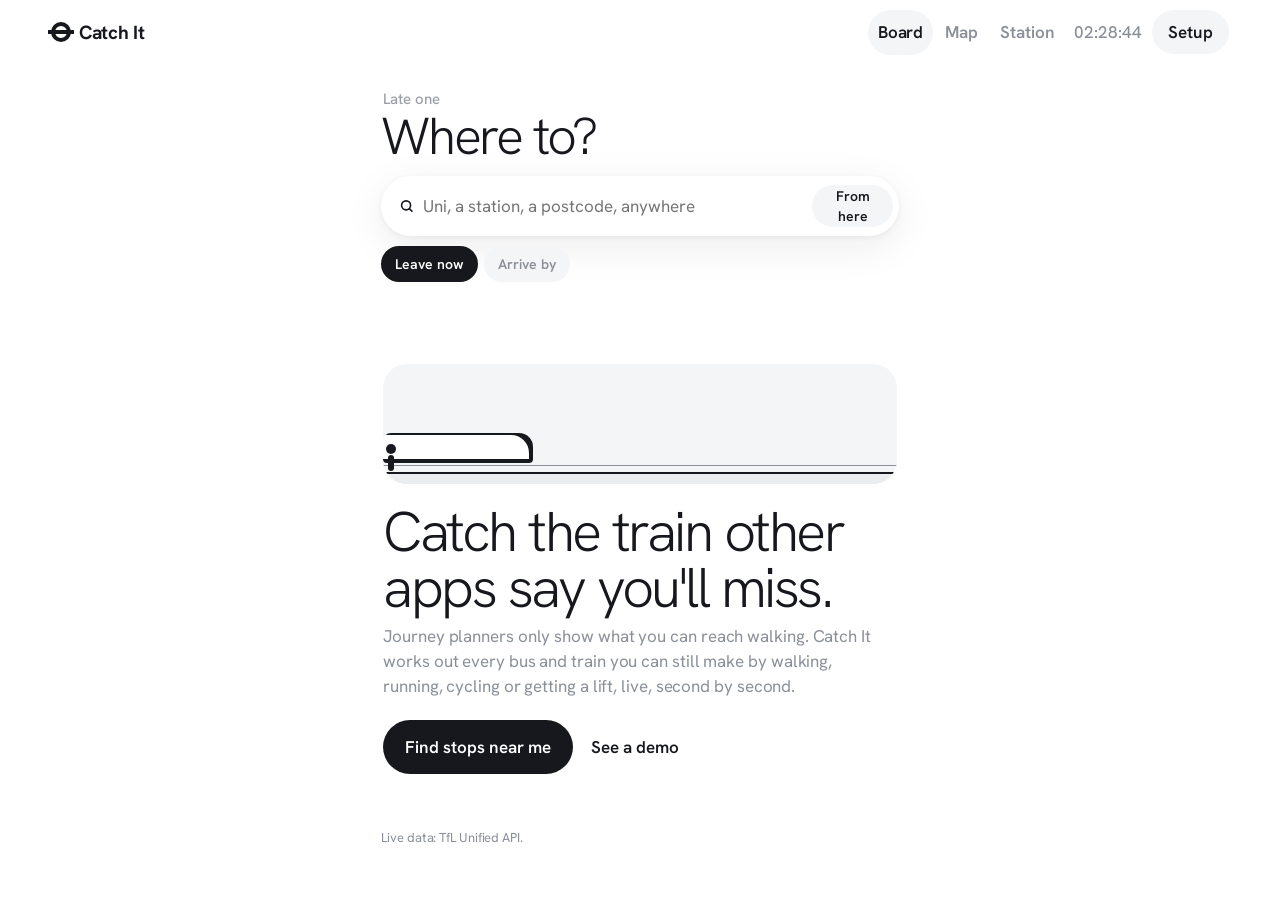
==== commit c752206b: "Catch It: All London mode on the Map: every Tube/Elizabeth/Overground/DLR/tram train live within TfL" ====
--- a/catch-it/index.html
+++ b/catch-it/index.html
@@ -199,7 +199,7 @@
 @media(prefers-reduced-motion:reduce){.busnow{transition:none}}
 </style>
 <link href="https://fonts.googleapis.com/css2?family=Hanken+Grotesk:wght@200;300;400;500;600;700&display=swap" rel="stylesheet">
-<link rel="stylesheet" href="ui.css?v=1795559079">
+<link rel="stylesheet" href="ui.css?v=1795559467">
 <link rel="manifest" href="manifest.webmanifest">
 <link rel="apple-touch-icon" href="icon-192.png">
 <meta name="apple-mobile-web-app-capable" content="yes">
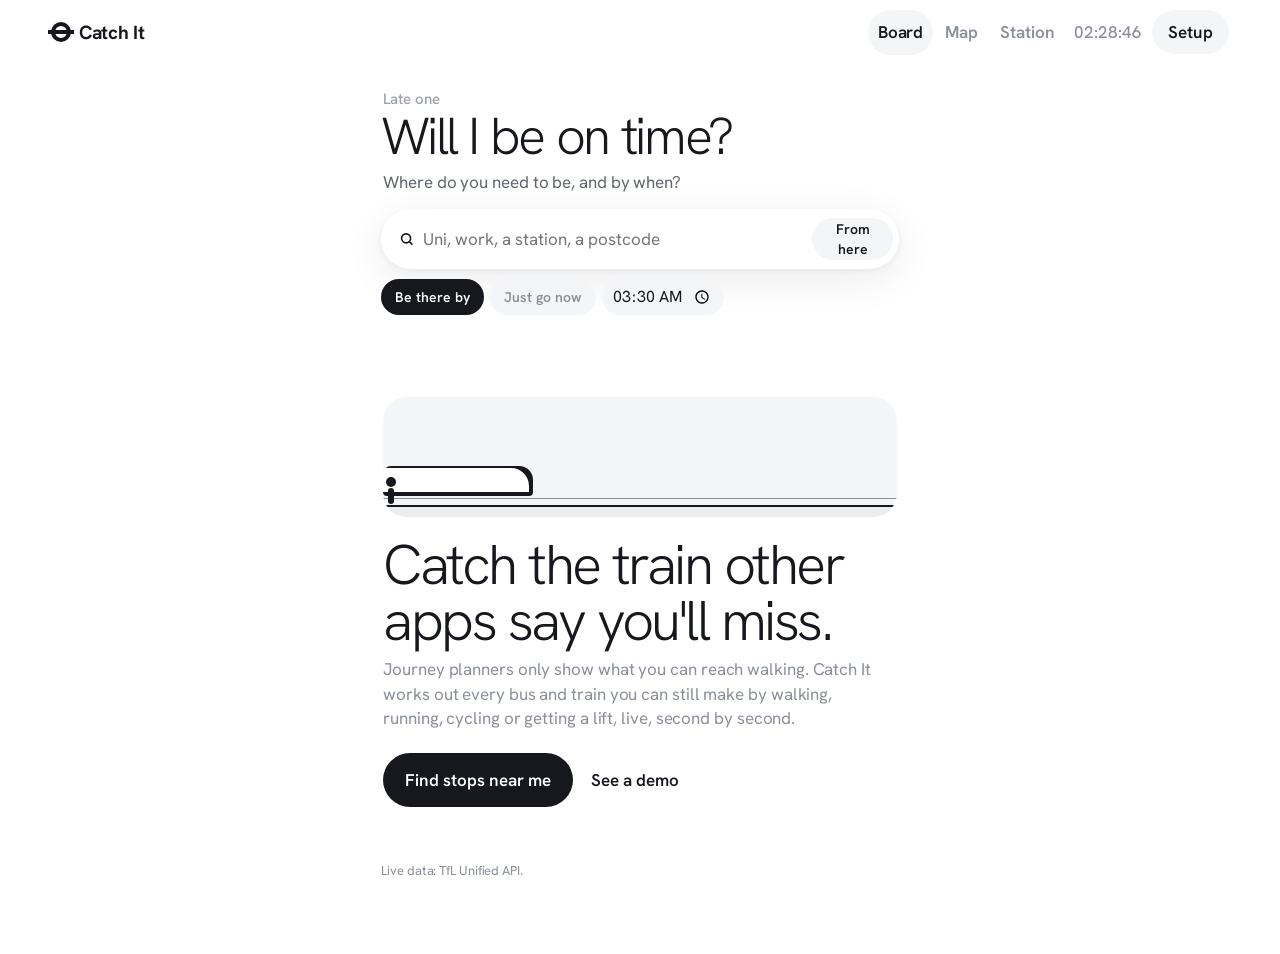
==== commit f93fcc0e: "Catch It: on-time forecast — Board opens as 'Will I be on time?' with chance, curve and leave-by lad" ====
--- a/catch-it/index.html
+++ b/catch-it/index.html
@@ -199,7 +199,7 @@
 @media(prefers-reduced-motion:reduce){.busnow{transition:none}}
 </style>
 <link href="https://fonts.googleapis.com/css2?family=Hanken+Grotesk:wght@200;300;400;500;600;700&display=swap" rel="stylesheet">
-<link rel="stylesheet" href="ui.css?v=1795559467">
+<link rel="stylesheet" href="ui.css?v=1795560055">
 <link rel="manifest" href="manifest.webmanifest">
 <link rel="apple-touch-icon" href="icon-192.png">
 <meta name="apple-mobile-web-app-capable" content="yes">
@@ -217,10 +217,11 @@
 <main class="wrap">
   <section class="where" id="where">
     <p class="hi" id="hi">Hello</p>
-    <h1>Where to?</h1>
-    <div class="sbox"><svg width="20" height="20" viewBox="0 0 24 24" fill="none" stroke="#6950a1" stroke-width="2.5" stroke-linecap="round" aria-hidden="true"><circle cx="11" cy="11" r="7"/><path d="M20 20l-4-4"/></svg><input id="wq" type="search" placeholder="Uni, a station, a postcode, anywhere" autocomplete="off" aria-label="Where to?"><button id="wMe" title="Start from where I am now">From here</button></div>
+    <h1>Will I be on time?</h1>
+    <p class="lede">Where do you need to be, and by when?</p>
+    <div class="sbox"><svg width="20" height="20" viewBox="0 0 24 24" fill="none" stroke="#6950a1" stroke-width="2.5" stroke-linecap="round" aria-hidden="true"><circle cx="11" cy="11" r="7"/><path d="M20 20l-4-4"/></svg><input id="wq" type="search" placeholder="Uni, work, a station, a postcode" autocomplete="off" aria-label="Where do you need to be?"><button id="wMe" title="Start from where I am now">From here</button></div>
     <div id="wSugg"></div>
-    <div class="when2" role="group" aria-label="When"><button data-w="now" aria-pressed="true">Leave now</button><button data-w="by" aria-pressed="false">Arrive by</button><input type="time" id="byT" aria-label="Arrive by time" hidden></div>
+    <div class="when2" role="group" aria-label="When"><button data-w="by" aria-pressed="true">Be there by</button><button data-w="now" aria-pressed="false">Just go now</button><input type="time" id="byT" aria-label="Arrive by time" hidden></div>
     <div class="wchips" id="wChips"></div>
     <div id="wRes"></div>
   </section>
@@ -437,7 +438,7 @@
       const vp = (s.validityPeriods || []).map(v => [Date.parse(v.fromDate), Date.parse(v.toDate)]).filter(v => v[1] > Date.now()).sort((x, y) => x[0] - y[0])[0];
       items.push({line: l.name, id: l.id, sev: s.statusSeverityDescription, reason: s.reason.replace(/\s+/g, ' ').trim(), from: vp?.[0], to: vp?.[1], now: src === 'now' || (vp && vp[0] <= Date.now())});
     }
-    box.hidden = !items.length; if (!items.length) return;
+    window.__radar = items; box.hidden = !items.length; if (!items.length) return;
     const when = i => i.now ? 'now' : new Date(i.from).toLocaleDateString('en-GB', {weekday: 'long', day: 'numeric', month: 'short'}) + (i.to ? ' to ' + new Date(i.to).toLocaleDateString('en-GB', {weekday: 'short', day: 'numeric', month: 'short'}) : '');
     box.innerHTML = `<h3>Heads up</h3>` + items.slice(0, 4).map(i => `<details><summary><span class="pill" style="background:${LINE_COL[i.id] || '#3b3f5c'}">${esc(i.line)}</span> <b>${esc(i.sev)}</b> <span class="note">${esc(when(i))}</span></summary><p>${esc(i.reason)}</p></details>`).join('');
   } catch (e) { box.hidden = true; }
@@ -1015,7 +1016,52 @@
 /* arrive by: for each way of getting to the first stop, the latest leave time that still gives an 80% chance:
    leave = first departure − your travel − buffer − 0.84·σ  (σ combines the departure's and your trip's spread) */
 function latestLeave(r, k) { if (!r.tl) return r.start; const T = modeTravel(k, r.w) * 60, sm = 0.12 * T + 20; return r.dep - (T + cfg.buffer + 0.8416 * Math.sqrt(3600 + sm * sm)) * 1000; }
-function drawArrive() {
+/* ---------- the on-time forecast ----------
+   P(on time | leave at L) = max over journeys j that arrive by the deadline of
+       Φ((first departure − L − your travel − buffer) / σ_catch)  ×  Φ((deadline − arrival) / σ_arrive)
+   σ_catch = √(60² + (0.12·T + 20)²)  (the departure's spread and your trip's spread)
+   σ_arrive = 120 s + 5% of the journey's length (later legs drift too). We take the best way of getting to the first stop. */
+function pJourney(r, L, k, by) {
+  let pc; if (!r.tl) pc = L <= r.start ? 1 : Math.max(0, 1 - (L - r.start) / 120000);
+  else { const T = modeTravel(k, r.w) * 60, sm = 0.12 * T + 20; pc = Phi(((r.dep - L) / 1000 - T - cfg.buffer) / Math.sqrt(3600 + sm * sm)); }
+  const sa = 120 + 0.05 * (r.arr - r.start) / 1000; return pc * Phi((by - r.arr) / 1000 / sa);
+}
+function pOnTime(L, by, ms) { let best = {p: 0, k: 'walk', r: null}; for (const m of ms) for (const r of WQ.res) { const p = pJourney(r, L, m.k, by); if (p > best.p + 1e-9 || (Math.abs(p - best.p) < 1e-9 && EFFORT[m.k] < EFFORT[best.k])) best = {p, k: m.k, r}; } return best; }
+function drawForecast() {
+  const now = Date.now(), by = WQ.by, ms = MODES.filter(m => m.k === 'walk' || (m.k === 'lift' ? cfg.liftOn : cfg.today?.[m.k] !== false));
+  if (!WQ.res?.length) return;
+  const cur = pOnTime(now, by, ms), walkOnly = pOnTime(now, by, ms.filter(m => m.k === 'walk')), pct = Math.round(cur.p * 100);
+  // leave-by ladder: the latest leave time that still gives each target chance (scan in 30 s steps)
+  const ladder = [0.95, 0.8, 0.5].map(target => { let L = null, k = null; for (let x = now; x <= by; x += 30000) { const b = pOnTime(x, by, ms); if (b.p >= target) { L = x; k = b.k; } } return {target, L, k}; });
+  // curve of chance against leave time
+  const end = Math.max(now + 10 * 60000, (ladder.find(l => l.L)?.L || now) + 12 * 60000), N = 60, pts = [];
+  for (let i = 0; i <= N; i++) { const x = now + (end - now) * i / N; pts.push([i / N * 300, 70 - pOnTime(x, by, ms).p * 62]); }
+  const path = 'M' + pts.map(q => q[0].toFixed(1) + ' ' + q[1].toFixed(1)).join(' L');
+  const verb = {walk: 'walk', run: 'run', bike: 'cycle', lift: 'get a lift'};
+  const tone = pct >= 85 ? 'g' : pct >= 50 ? 'a' : 'x';
+  // what's affecting it
+  const facts = [];
+  if (cur.k !== 'walk' && walkOnly.p < cur.p - 0.05) facts.push(`Walking alone gives ${Math.round(walkOnly.p * 100)}%. ${({run: 'Running', bike: 'Cycling', lift: 'The lift'})[cur.k]} is what makes the difference.`);
+  if (cur.r?.tl && wetBetween(now, (cur.r.dep || now))) facts.push('Rain on the way to the station: allow a little longer.');
+  const lineIds = (cur.r?.legs || []).map(l => l.routeOptions?.[0]?.lineIdentifier?.id).filter(Boolean);
+  (window.__radar || []).filter(i => lineIds.includes(i.id) && i.now).forEach(i => facts.push(`${i.line}: ${i.sev}.`));
+  const DAYS = ['Sun', 'Mon', 'Tue', 'Wed', 'Thu', 'Fri', 'Sat'], dow = new Date(by).getDay(), hm = hhmm(by);
+  $('#wRes').innerHTML = `<div class="plan fc">${WQ.tt ? `<p class="auto">${esc(WQ.tt)}</p>` : ''}
+    <div class="fbig ${tone}">${pct}<span>%</span></div>
+    <p class="fsub">chance you're at <b>${esc(WQ.to.name)}</b> by <b>${hm}</b> if you leave now${cur.k !== 'walk' ? ` and <b>${verb[cur.k]}</b>` : ''}.</p>
+    <svg class="fcurve" viewBox="0 0 300 78" preserveAspectRatio="none" aria-hidden="true"><path d="${path} L300 70 L0 70 Z" class="fa"/><path d="${path}" class="fl"/><line x1="0" x2="300" y1="70" y2="70" class="fb"/></svg>
+    <div class="fx"><span>now</span><span>leave later →</span><span>${hhmm(end)}</span></div>
+    <div class="ladder">${ladder.map(l => `<div><b>${Math.round(l.target * 100)}%</b><span>${l.L ? `leave by <b>${hhmm(l.L)}</b>${l.k !== 'walk' ? ' and ' + verb[l.k] : ''} <small class="note">${l.L - now > 60000 ? 'in ' + mmss((l.L - now) / 1000) : 'now'}</small>` : '<span class="note">not possible any more</span>'}</span></div>`).join('')}</div>
+    ${facts.length ? `<p class="facts">${facts.map(esc).join(' ')}</p>` : ''}
+    <details class="how"><summary>How? Show the route</summary>${cur.r ? `<p style="margin:6px 0">${cur.r.tl ? esc((cur.r.tl.routeOptions?.[0]?.name || cur.r.tl.mode.name) + ' from ' + cur.r.tl.departurePoint.commonName + ' at ' + hhmm(cur.r.dep)) : 'Walk all the way'}, arriving ${hhmm(cur.r.arr)}.</p><ol class="stepsl">${cur.r.legs.map(l => `<li><b>${hhmm(Date.parse(l.departureTime))}</b> ${esc(l.instruction.summary)} <small class="note">${l.duration} min</small></li>`).join('')}</ol>` : ''}
+      <button class="go" id="fGo" style="margin-top:8px">I'm leaving now</button></details>
+    <button class="go ghost" id="ttSave" style="margin-top:12px">Every ${DAYS[dow]} at ${hm}</button> <span class="note">makes this a weekly forecast</span></div>`;
+  $('#ttSave').addEventListener('click', e => { cfg.timetable = (cfg.timetable || []).filter(x => !(x.dow === dow && x.time === hm && x.name === WQ.to.name)).concat([{dow, time: hm, name: WQ.to.name, lat: WQ.to.lat, lon: WQ.to.lon}]); save(); e.target.textContent = 'Saved'; drawChips(); });
+  $('#fGo')?.addEventListener('click', () => cur.r && goJourney(cur.r, cur.k));
+}
+setInterval(() => { if (WQ.by && WQ.res && !document.querySelector('.how[open]')) drawForecast(); }, 15000);
+function drawArrive() { return drawForecast(); }
+function drawArriveOld() {
   const now = Date.now(), R = WQ.res.filter(r => r.arr <= WQ.by + 60000);
   if (!R.length) { $('#wRes').innerHTML = '<div class="plan"><b>No journey arrives by then.</b><p class="note">Try a later time.</p></div>'; return; }
   const ms = MODES.filter(m => m.k === 'walk' || (m.k === 'lift' ? cfg.liftOn : cfg.today?.[m.k] !== false));
@@ -1096,6 +1142,7 @@
   $('#lastRem').addEventListener('click', async e => { try { if (Notification.permission === 'default') await Notification.requestPermission(); } catch (er) {} setTimeout(() => { try { new Notification('Last train home soon', {body: `Leave by ${hhmm(leave)} for the ${name}`}); } catch (er) {} try { navigator.vibrate?.([300, 120, 300]); } catch (er) {} }, Math.max(0, leave - 20 * 60000 - Date.now())); e.target.textContent = 'Reminder set (keep this page open)'; });
 }
 drawChips();
+{ const d = new Date(Date.now() + 60 * 60000); d.setMinutes(Math.ceil(d.getMinutes() / 5) * 5, 0, 0); setWhen(d.getTime()); }
 { const n = new Date(), soon = (cfg.timetable || []).map(x => ({x, at: nextOcc(x)})).filter(o => o.at - n < 5 * 3600e3).sort((a, b) => a.at - b.at)[0];
   if (soon && origin()) arriveBy(soon.x, soon.at, `Your ${['Sunday', 'Monday', 'Tuesday', 'Wednesday', 'Thursday', 'Friday', 'Saturday'][soon.x.dow]} ${soon.x.time} at ${soon.x.name}`); }
 { const hb = habitNow(); if (hb && origin() && !WQ.to) { WQ.auto = true; $('#wq').value = hb.h.name; planTo(hb.h, false); } }
--- a/catch-it/ui.css
+++ b/catch-it/ui.css
@@ -244,3 +244,20 @@
 .tcard small{color:var(--muted)}.tcard h3{margin:4px 0;font-size:22px;font-weight:600;letter-spacing:-.02em}.tcard p{margin:0 0 12px;color:var(--soft)}
 .tcard div{display:flex;gap:8px;justify-content:flex-end}.tcard button{padding:0 18px;background:var(--fill)}.tcard .main{background:var(--ink)!important;color:var(--bg)!important}
 @media (max-width:700px){#setBtn{margin-left:auto}}
+/* the on-time forecast */
+.where .lede{margin:-6px 2px 14px;color:var(--soft);font-size:17px}
+.fc{padding-top:18px}
+.fbig{font-weight:200;font-size:clamp(110px,34vw,170px);line-height:.85;letter-spacing:-.07em;margin:4px 0 6px}
+.fbig span{font-size:.4em;letter-spacing:0;margin-left:4px;color:var(--soft)}
+.fbig.g{color:var(--go)}.fbig.a{color:var(--risk)}.fbig.x{color:var(--stop)}
+.fsub{font-size:18px;margin:0 0 14px;line-height:1.35}
+.fcurve{width:100%;height:78px;display:block}
+.fcurve .fl{fill:none;stroke:var(--ink);stroke-width:1.5;vector-effect:non-scaling-stroke}
+.fcurve .fa{fill:var(--fill)}.fcurve .fb{stroke:var(--hair);vector-effect:non-scaling-stroke}
+.fx{display:flex;justify-content:space-between;font-size:12px;color:var(--muted);margin:2px 0 14px}
+.ladder div{display:grid;grid-template-columns:56px 1fr;gap:10px;align-items:baseline;padding:10px 0;border-top:1px solid var(--hair)}
+.ladder div>b{font-weight:300;font-size:24px;letter-spacing:-.03em}
+.facts{color:var(--soft);font-size:15px;margin:12px 0 0}
+.how summary{cursor:pointer;font-weight:600;margin:16px 0 4px}
+.stepsl{margin:6px 0;padding-left:18px}.stepsl li{margin:4px 0}
+.go.ghost{background:var(--fill)!important;color:var(--ink)!important}
